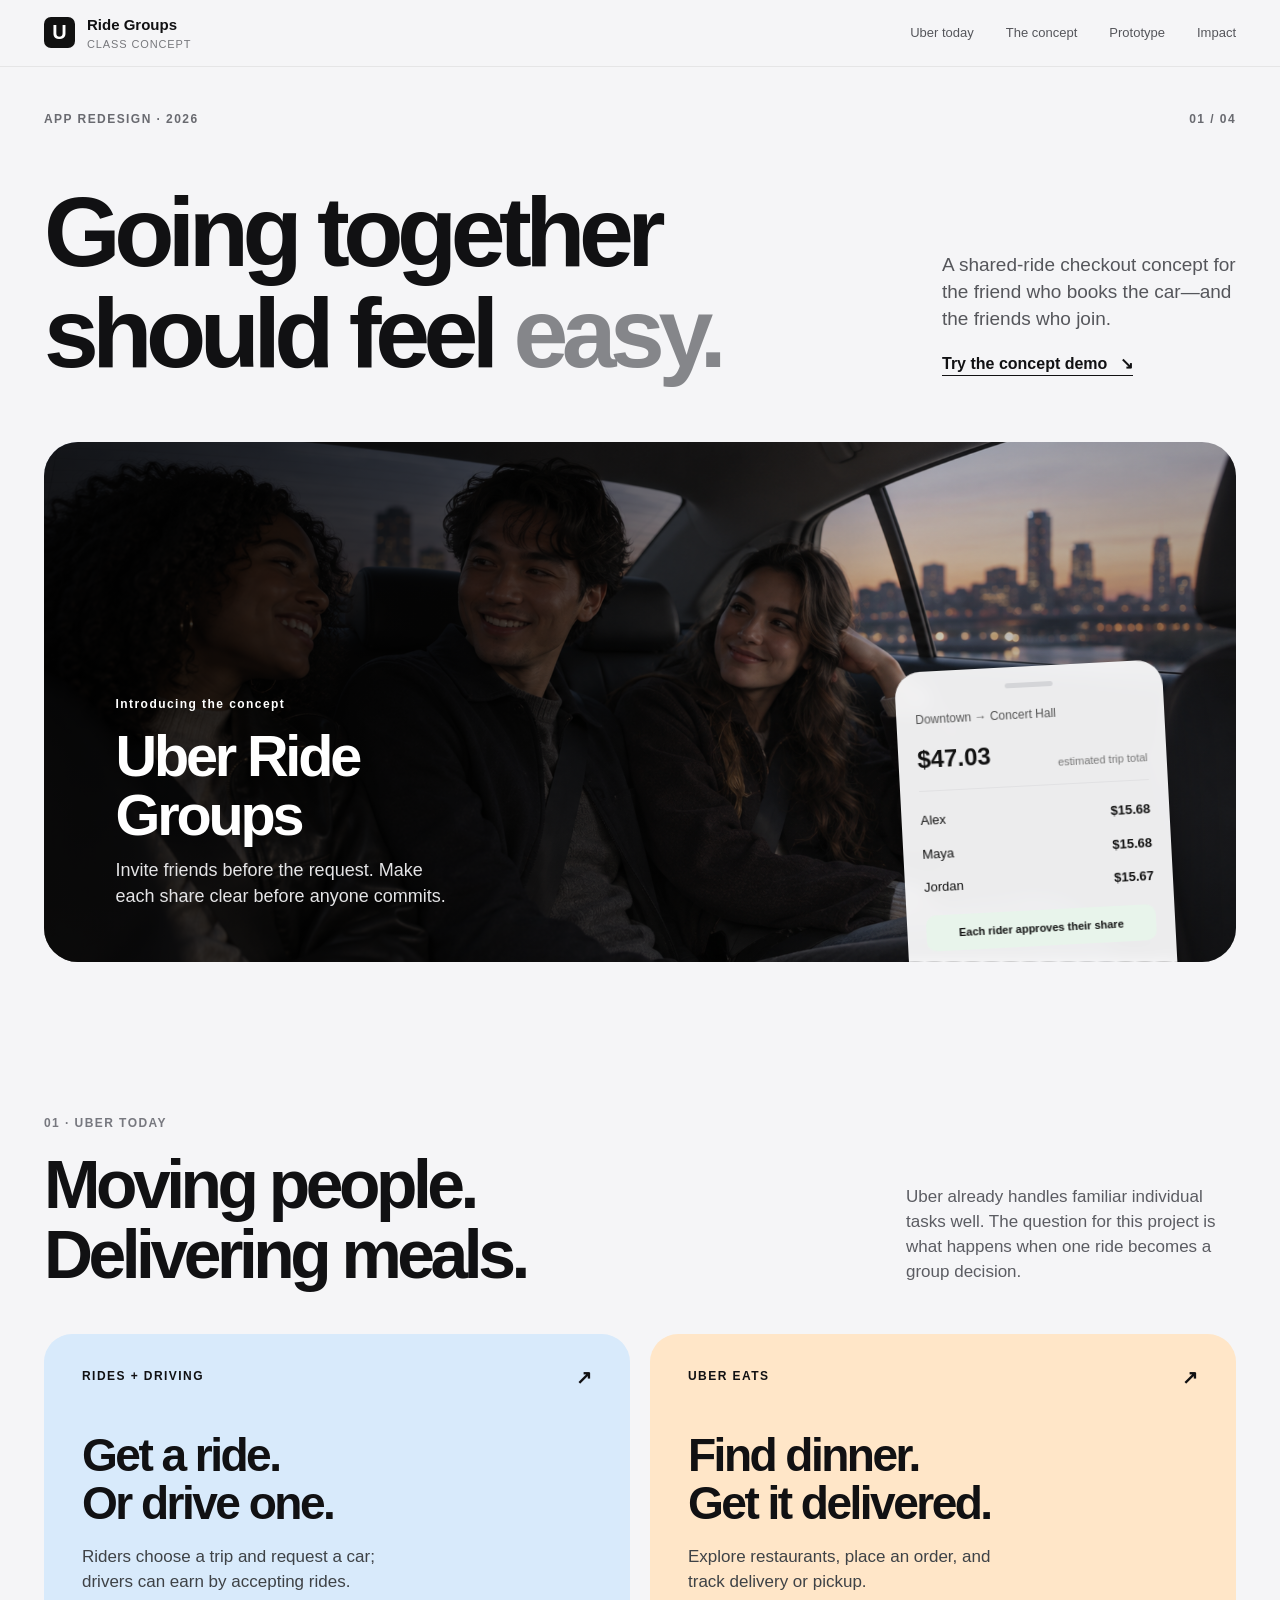
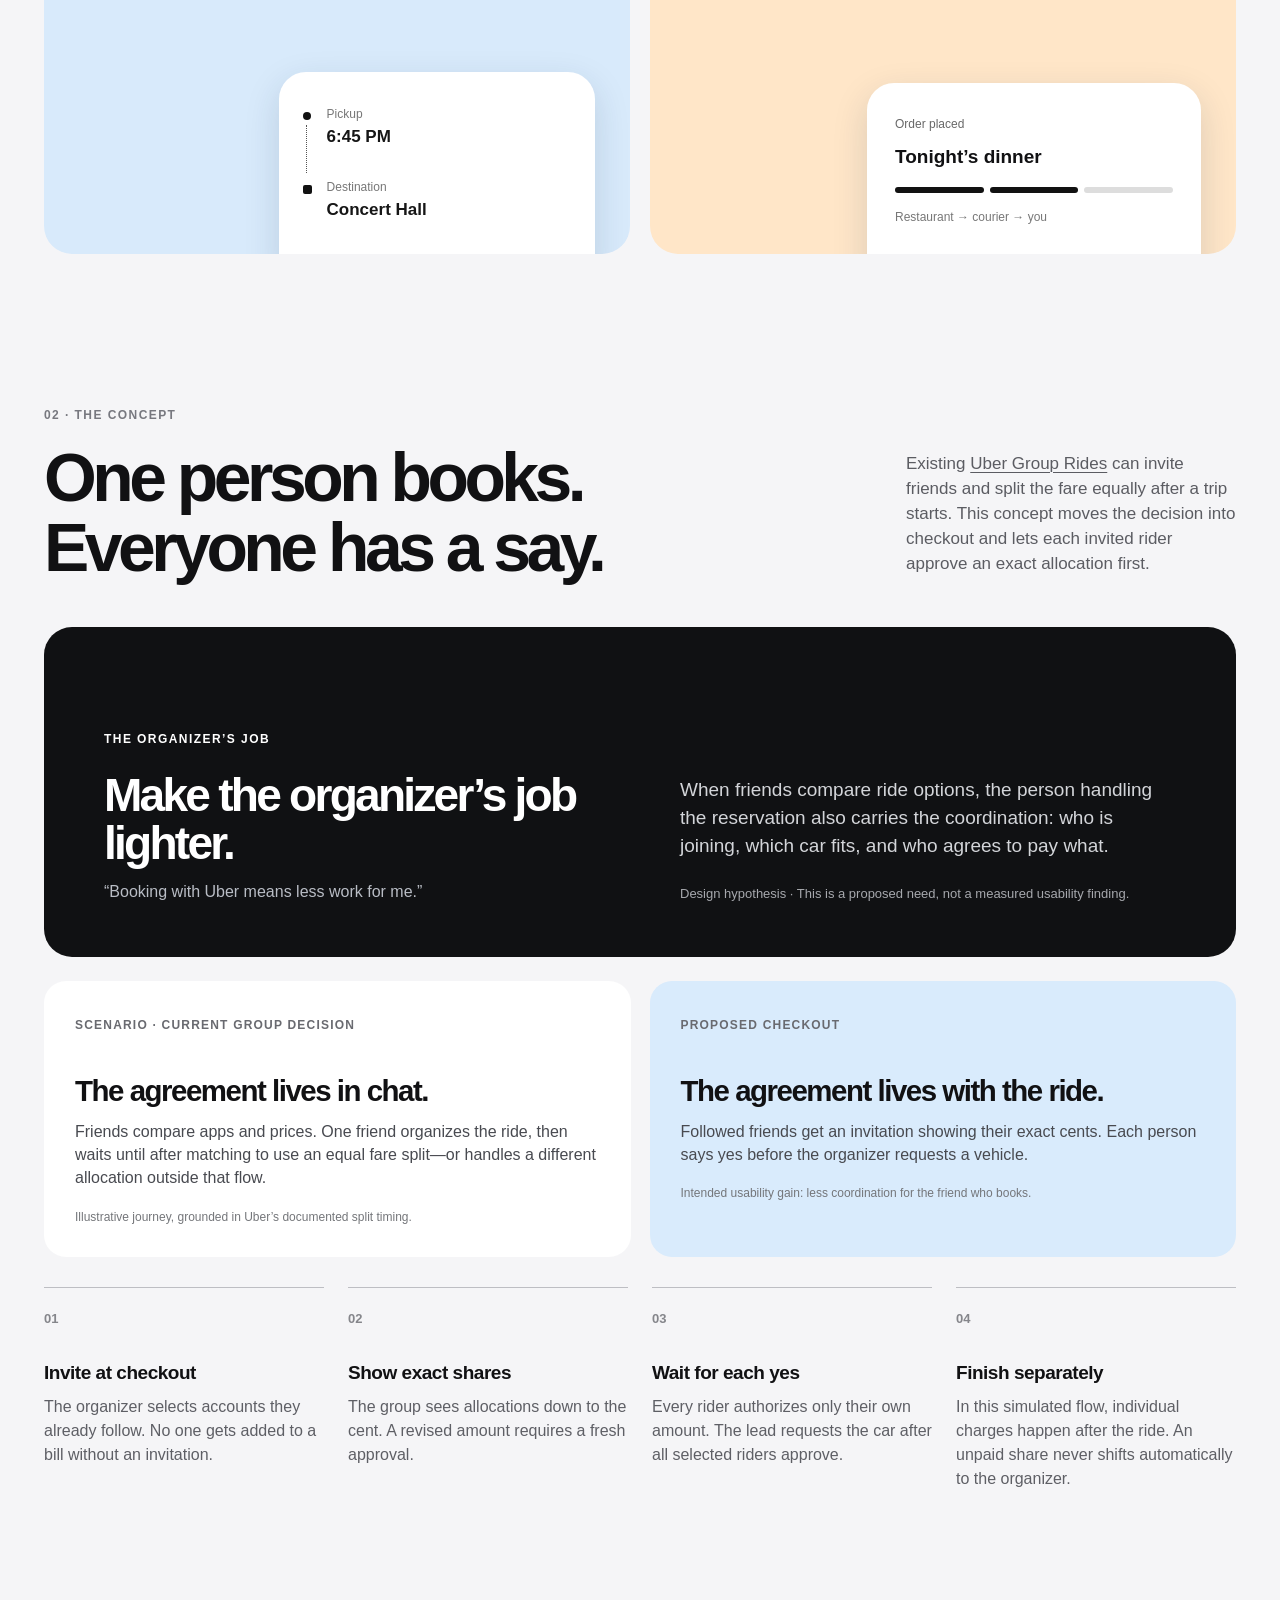
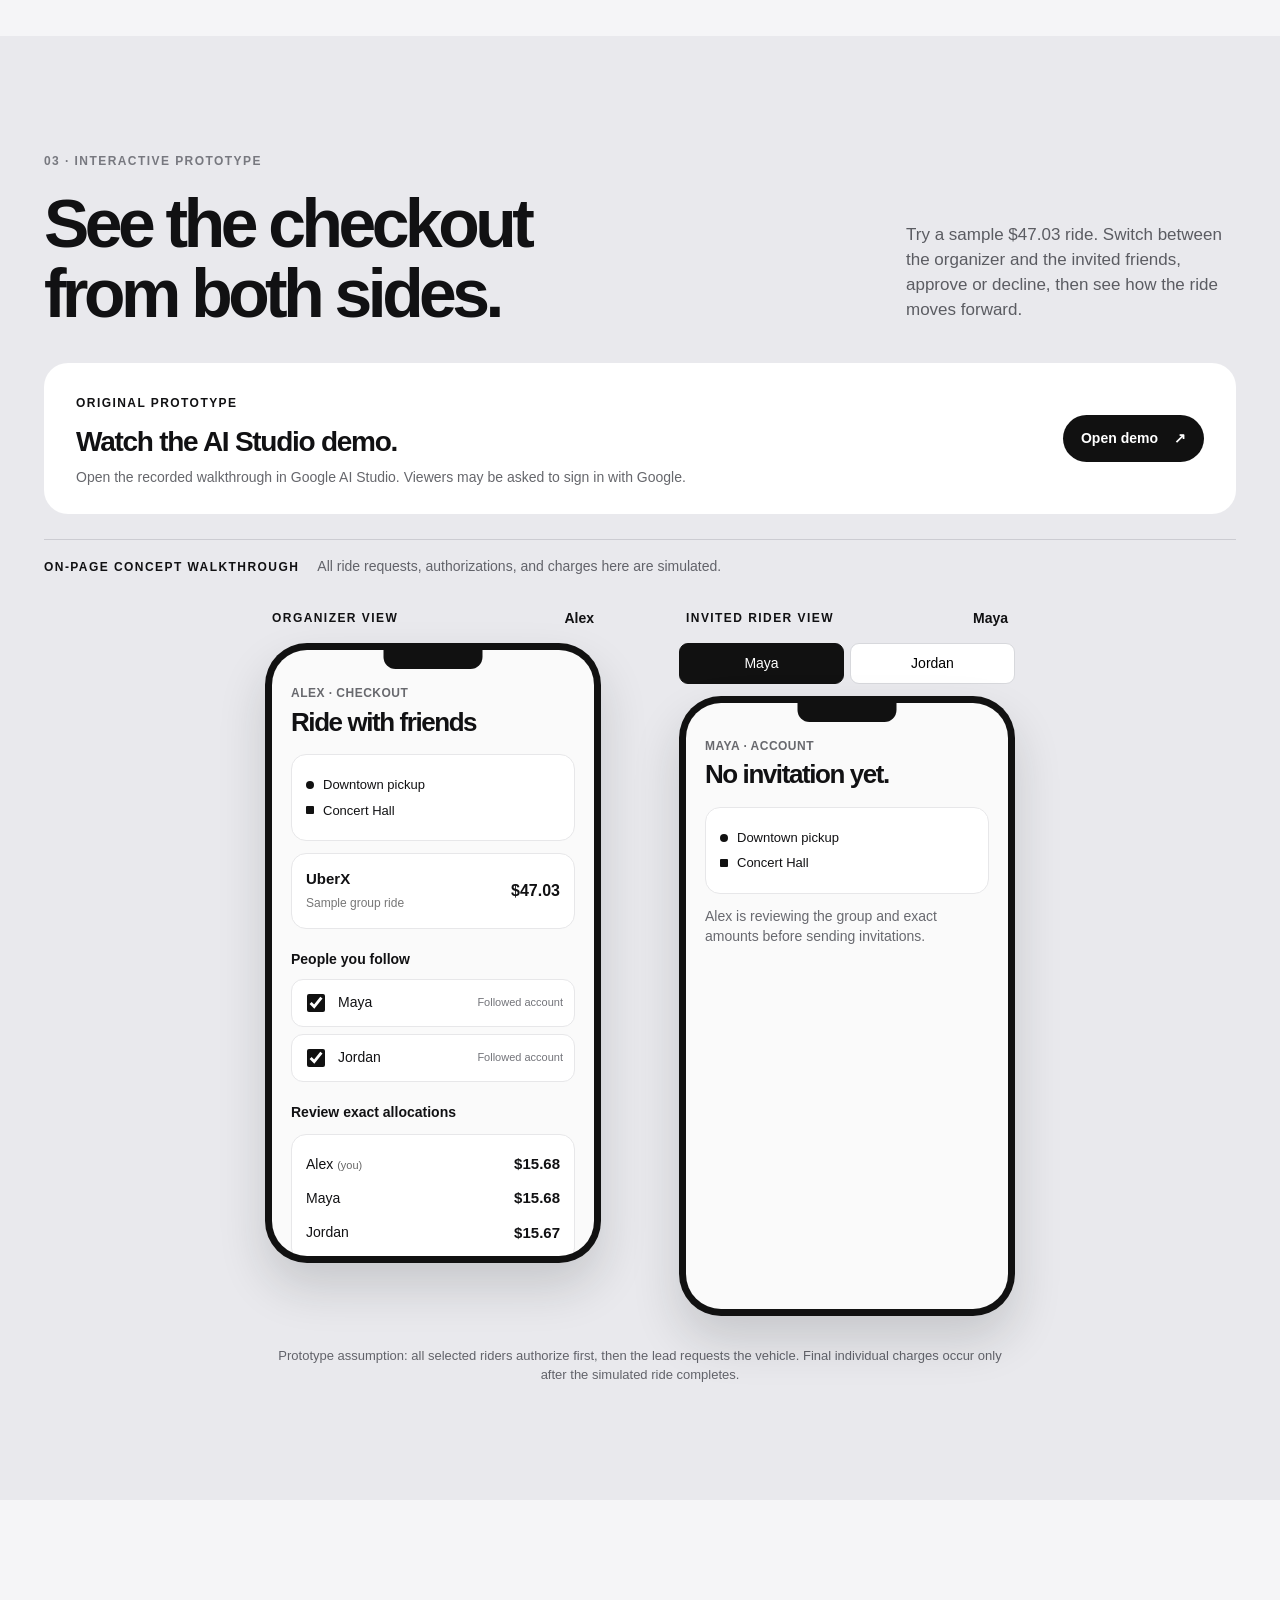
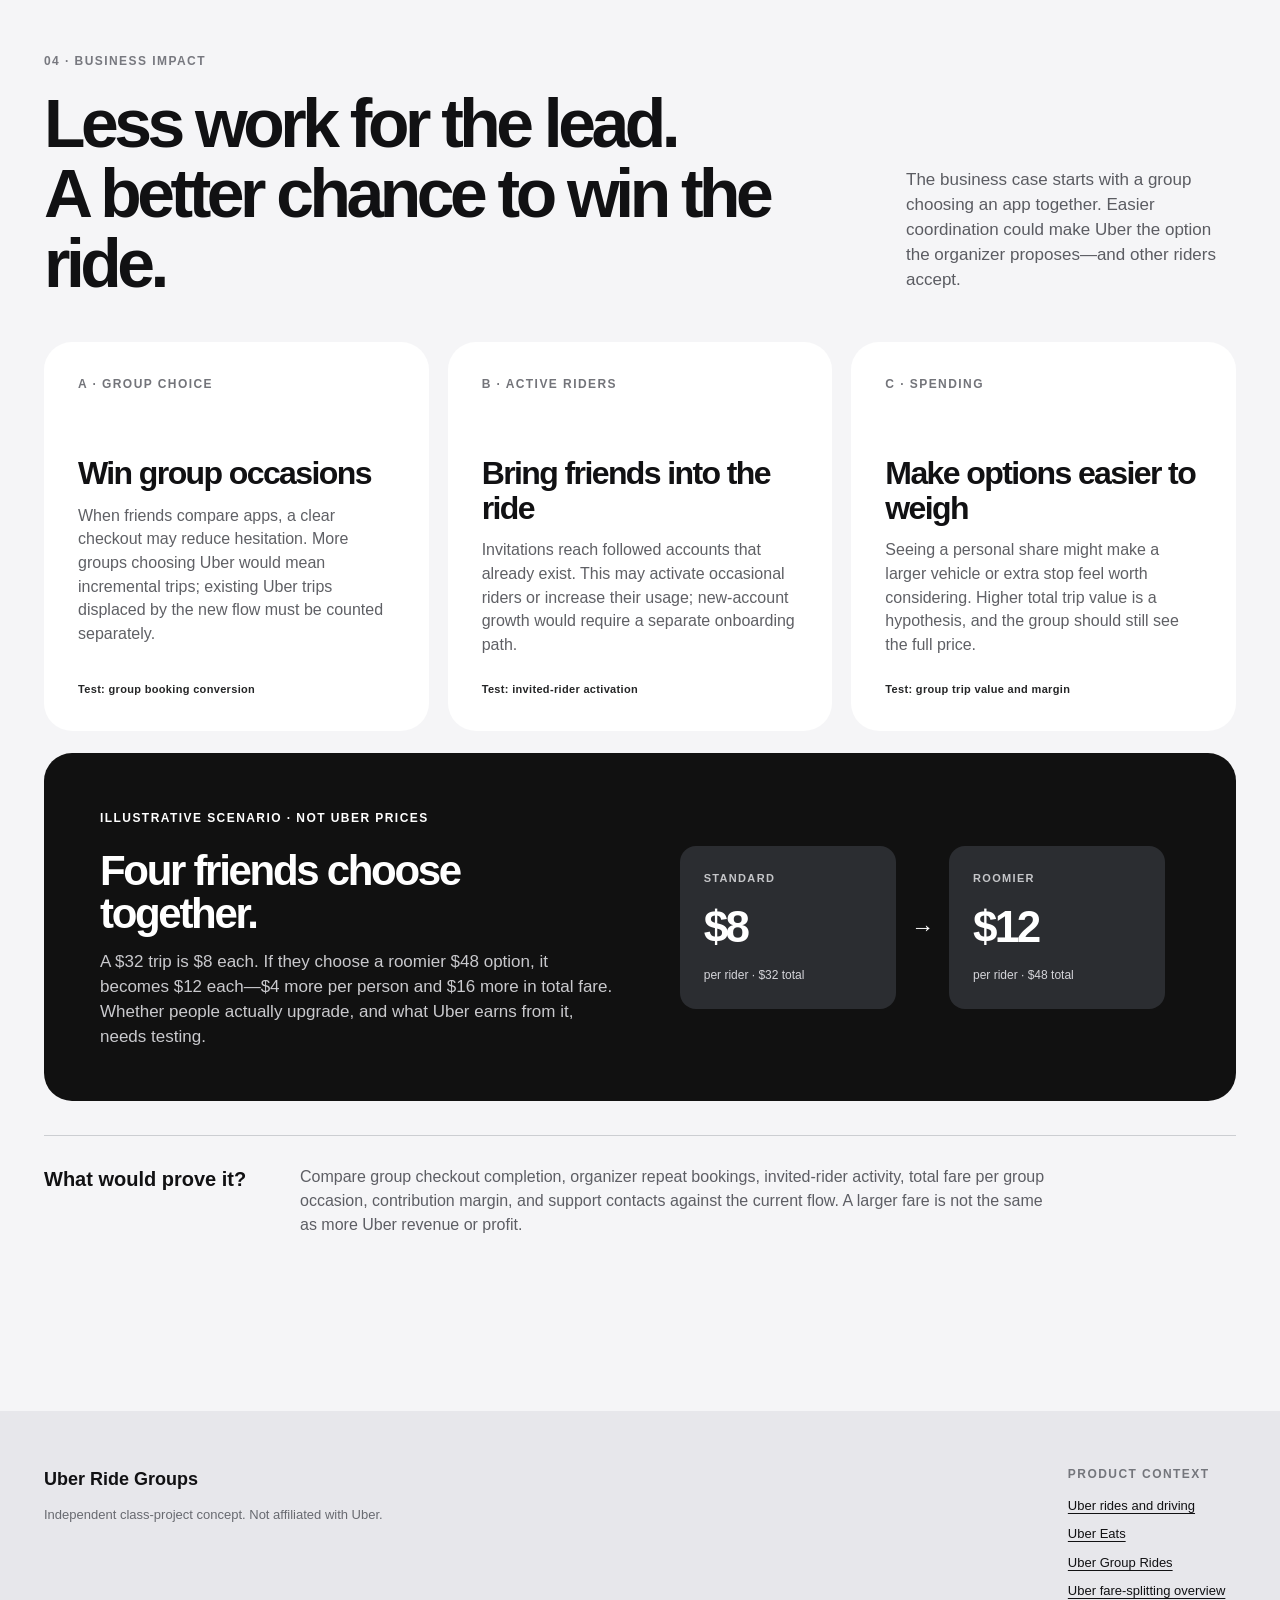
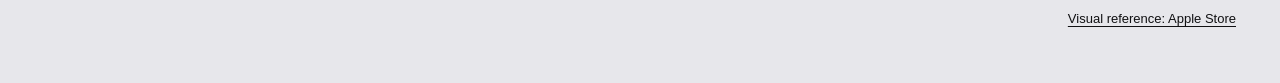
==== index.html @ 9909e816 "Add files via upload" ====
<!doctype html>
<html lang="en">
  <head>
    <meta charset="utf-8">
    <meta name="viewport" content="width=device-width, initial-scale=1">
    <meta name="theme-color" content="#f5f5f7">
    <meta name="description" content="Uber Ride Groups: a class-project redesign of the shared-ride checkout, with an interactive concept demo and business hypotheses.">
    <title>Uber Ride Groups — A checkout redesign</title>
    <link rel="icon" type="image/svg+xml" href="data:image/svg+xml,%3Csvg xmlns='http://www.w3.org/2000/svg' viewBox='0 0 64 64'%3E%3Crect width='64' height='64' rx='15' fill='%23000000'/%3E%3Ccircle cx='24' cy='33' r='8' fill='white'/%3E%3Ccircle cx='41' cy='33' r='8' fill='white'/%3E%3C/svg%3E">
    <link rel="stylesheet" href="style.css">
    <script defer src="app.js"></script>
  </head>
  <body>
    <a class="skip-link" href="#main">Skip to content</a>
    <header class="site-header">
      <nav class="nav shell" aria-label="Main navigation">
        <a class="brand" href="#top" aria-label="Ride Groups, top of page"><span class="brand-square">U</span><span>Ride Groups <small>Class concept</small></span></a>
        <div class="nav-links"><a href="#today">Uber today</a><a href="#concept">The concept</a><a href="#prototype">Prototype</a><a href="#impact">Impact</a></div><a class="mobile-nav" href="#prototype">Prototype ↘</a>
      </nav>
    </header>
    <main id="main">
      <section id="top" class="hero shell">
        <div class="hero-topline"><span>APP REDESIGN · 2026</span><span>01 / 04</span></div>
        <div class="hero-intro"><h1>Going together<br>should feel <em>easy.</em></h1><div><p>A shared-ride checkout concept for the friend who books the car—and the friends who join.</p><a class="text-link" href="#prototype">Try the concept demo <span aria-hidden="true">↘</span></a></div></div>
        <div class="hero-feature" aria-label="Ride Groups concept preview">
          <div class="hero-feature-copy"><span class="eyebrow">Introducing the concept</span><h2>Uber Ride Groups</h2><p>Invite friends before the request. Make each share clear before anyone commits.</p></div>
          <div class="hero-mini-phone" aria-hidden="true"><div class="mini-handle"></div><div class="mini-route">Downtown → Concert Hall</div><div class="mini-fare"><strong>$47.03</strong><span>estimated trip total</span></div><div class="mini-split"><span>Alex</span><b>$15.68</b></div><div class="mini-split"><span>Maya</span><b>$15.68</b></div><div class="mini-split"><span>Jordan</span><b>$15.67</b></div><div class="mini-approval">Each rider approves their share</div></div>
        </div>
      </section>

      <section id="today" class="section shell">
        <div class="section-heading"><div><span class="section-number">01 · UBER TODAY</span><h2>Moving people.<br>Delivering meals.</h2></div><p>Uber already handles familiar individual tasks well. The question for this project is what happens when one ride becomes a group decision.</p></div>
        <div class="today-grid">
          <article class="today-card rides-card"><div class="card-top"><span>RIDES + DRIVING</span><span aria-hidden="true">↗</span></div><h3>Get a ride.<br>Or drive one.</h3><p>Riders choose a trip and request a car; drivers can earn by accepting rides.</p><div class="rides-visual" aria-hidden="true"><span class="route-dot"></span><span class="route-line"></span><span class="route-dot end"></span><div>Pickup <b>6:45 PM</b></div><div>Destination <b>Concert Hall</b></div></div></article>
          <article class="today-card eats-card"><div class="card-top"><span>UBER EATS</span><span aria-hidden="true">↗</span></div><h3>Find dinner.<br>Get it delivered.</h3><p>Explore restaurants, place an order, and track delivery or pickup.</p><div class="eats-visual" aria-hidden="true"><span>Order placed</span><strong>Tonight’s dinner</strong><div class="eats-progress"><i></i><i></i><i></i></div><small>Restaurant → courier → you</small></div></article>
        </div>
      </section>

      <section id="concept" class="section shell concept-section">
        <div class="section-heading"><div><span class="section-number">02 · THE CONCEPT</span><h2>One person books.<br>Everyone has a say.</h2></div><p>Existing <a href="https://www.uber.com/us/en/ride/group-rides/" target="_blank" rel="noopener noreferrer">Uber Group Rides</a> can invite friends and split the fare equally after a trip starts. This concept moves the decision into checkout and lets each invited rider approve an exact allocation first.</p></div>
        <div class="concept-card"><div class="concept-left"><span class="eyebrow">THE ORGANIZER’S JOB</span><h3>Make the organizer’s job lighter.</h3><p class="korean">“Booking with Uber means less work for me.”</p></div><div class="concept-right"><p>When friends compare ride options, the person handling the reservation also carries the coordination: who is joining, which car fits, and who agrees to pay what.</p><p class="hypothesis">Design hypothesis · This is a proposed need, not a measured usability finding.</p></div></div>
        <div class="usability-pair" aria-label="Group decision before and after this concept">
          <article><span>SCENARIO · CURRENT GROUP DECISION</span><h3>The agreement lives in chat.</h3><p>Friends compare apps and prices. One friend organizes the ride, then waits until after matching to use an equal fare split—or handles a different allocation outside that flow.</p><small>Illustrative journey, grounded in Uber’s documented split timing.</small></article>
          <article><span>PROPOSED CHECKOUT</span><h3>The agreement lives with the ride.</h3><p>Followed friends get an invitation showing their exact cents. Each person says yes before the organizer requests a vehicle.</p><small>Intended usability gain: less coordination for the friend who books.</small></article>
        </div>
        <div class="mechanism-grid"><article><span>01</span><h3>Invite at checkout</h3><p>The organizer selects accounts they already follow. No one gets added to a bill without an invitation.</p></article><article><span>02</span><h3>Show exact shares</h3><p>The group sees allocations down to the cent. A revised amount requires a fresh approval.</p></article><article><span>03</span><h3>Wait for each yes</h3><p>Every rider authorizes only their own amount. The lead requests the car after all selected riders approve.</p></article><article><span>04</span><h3>Finish separately</h3><p>In this simulated flow, individual charges happen after the ride. An unpaid share never shifts automatically to the organizer.</p></article></div>
      </section>

      <section id="prototype" class="section prototype-section"><div class="shell"><div class="section-heading"><div><span class="section-number">03 · INTERACTIVE PROTOTYPE</span><h2>See the checkout<br>from both sides.</h2></div><p>Try a sample $47.03 ride. Switch between the organizer and the invited friends, approve or decline, then see how the ride moves forward.</p></div><div class="original-demo"><div><span class="eyebrow">ORIGINAL PROTOTYPE</span><h3>Watch the AI Studio demo.</h3><p>Open the recorded walkthrough in Google AI Studio. Viewers may be asked to sign in with Google.</p></div><a href="https://ai.studio/apps/8676d985-8a8e-4dc6-83bd-b9d8f444b18c?fullscreenApplet=true" target="_blank" rel="noopener noreferrer">Open demo <span aria-hidden="true">↗</span></a></div><div class="demo-legend"><span>ON-PAGE CONCEPT WALKTHROUGH</span><p>All ride requests, authorizations, and charges here are simulated.</p><button class="replay-link" id="replay-control" data-action="reset" hidden>Replay walkthrough</button></div><div class="demo-grid"><div class="phone-column"><div class="phone-label"><span>ORGANIZER VIEW</span><strong>Alex</strong></div><div class="phone"><div class="phone-notch" aria-hidden="true"></div><div class="phone-screen" id="lead-screen" aria-live="polite"></div></div></div><div class="phone-column"><div class="phone-label"><span>INVITED RIDER VIEW</span><strong id="rider-label">Maya</strong></div><div class="rider-tabs" id="rider-tabs" aria-label="Choose invited rider"></div><div class="phone"><div class="phone-notch" aria-hidden="true"></div><div class="phone-screen" id="rider-screen" aria-live="polite"></div></div></div></div><div class="sr-only" id="demo-note" role="status"></div><div class="demo-footnote">Prototype assumption: all selected riders authorize first, then the lead requests the vehicle. Final individual charges occur only after the simulated ride completes.</div></div></section>

      <section id="impact" class="section shell impact-section"><div class="section-heading"><div><span class="section-number">04 · BUSINESS IMPACT</span><h2>Less work for the lead.<br>A better chance to win the ride.</h2></div><p>The business case starts with a group choosing an app together. Easier coordination could make Uber the option the organizer proposes—and other riders accept.</p></div><div class="impact-grid"><article class="impact-card"><span class="impact-index">A · GROUP CHOICE</span><h3>Win group occasions</h3><p>When friends compare apps, a clear checkout may reduce hesitation. More groups choosing Uber would mean incremental trips; existing Uber trips displaced by the new flow must be counted separately.</p><div class="metric">Test: group booking conversion</div></article><article class="impact-card"><span class="impact-index">B · ACTIVE RIDERS</span><h3>Bring friends into the ride</h3><p>Invitations reach followed accounts that already exist. This may activate occasional riders or increase their usage; new-account growth would require a separate onboarding path.</p><div class="metric">Test: invited-rider activation</div></article><article class="impact-card"><span class="impact-index">C · SPENDING</span><h3>Make options easier to weigh</h3><p>Seeing a personal share might make a larger vehicle or extra stop feel worth considering. Higher total trip value is a hypothesis, and the group should still see the full price.</p><div class="metric">Test: group trip value and margin</div></article></div><div class="scenario"><div><span class="eyebrow">ILLUSTRATIVE SCENARIO · NOT UBER PRICES</span><h3>Four friends choose together.</h3><p>A $32 trip is $8 each. If they choose a roomier $48 option, it becomes $12 each—$4 more per person and $16 more in total fare. Whether people actually upgrade, and what Uber earns from it, needs testing.</p></div><div class="scenario-compare"><div><span>STANDARD</span><strong>$8</strong><small>per rider · $32 total</small></div><span class="compare-arrow" aria-hidden="true">→</span><div><span>ROOMIER</span><strong>$12</strong><small>per rider · $48 total</small></div></div></div><div class="impact-close"><strong>What would prove it?</strong><p>Compare group checkout completion, organizer repeat bookings, invited-rider activity, total fare per group occasion, contribution margin, and support contacts against the current flow. A larger fare is not the same as more Uber revenue or profit.</p></div></section>
    </main>
    <footer class="footer"><div class="shell footer-inner"><div><strong>Uber Ride Groups</strong><p>Independent class-project concept. Not affiliated with Uber.</p></div><div class="source-links"><span>PRODUCT CONTEXT</span><a href="https://www.uber.com/" target="_blank" rel="noopener noreferrer">Uber rides and driving</a><a href="https://www.ubereats.com/" target="_blank" rel="noopener noreferrer">Uber Eats</a><a href="https://www.uber.com/us/en/ride/group-rides/" target="_blank" rel="noopener noreferrer">Uber Group Rides</a><a href="https://www.uber.com/us/en/u/ride-for-less/" target="_blank" rel="noopener noreferrer">Uber fare-splitting overview</a><a href="https://www.apple.com/store" target="_blank" rel="noopener noreferrer">Visual reference: Apple Store</a></div></div></footer>
  </body>
</html>
---- style.css ----
:root{color-scheme:light;--ink:#111113;--muted:#5b5c62;--bg:#f5f5f7;--line:#dedee2;--white:#fff;--blue:#d8eafb;--peach:#ffe6c8;--radius:28px}
*{box-sizing:border-box}html{scroll-behavior:smooth}body{margin:0;background:var(--bg);color:var(--ink);font-family:-apple-system,BlinkMacSystemFont,"Segoe UI",Arial,sans-serif;line-height:1.48}button,input{font:inherit}button{cursor:pointer}a{color:inherit}a:focus-visible,button:focus-visible,input:focus-visible{outline:3px solid #277bd0;outline-offset:3px}.skip-link{position:absolute;top:-100px;left:16px;background:#fff;padding:10px;z-index:10}.skip-link:focus{top:10px}.shell{width:min(1320px,calc(100% - 88px));margin-inline:auto}.site-header{position:sticky;top:0;z-index:20;background:rgba(245,245,247,.84);backdrop-filter:blur(18px);border-bottom:1px solid rgba(20,20,20,.07)}.nav{min-height:66px;display:flex;align-items:center;justify-content:space-between;gap:24px}.brand{display:flex;align-items:center;gap:12px;text-decoration:none;font-size:15px;font-weight:760;white-space:nowrap}.brand small{display:block;color:#77787c;font-size:11px;font-weight:500;letter-spacing:.08em;text-transform:uppercase}.brand-square{display:grid;place-items:center;width:31px;height:31px;border-radius:7px;background:#111;color:#fff;font-size:20px;font-weight:650}.nav-links{display:flex;gap:32px}.nav-links a,.mobile-nav{font-size:13px;text-decoration:none;color:#55565b}.nav-links a:hover,.mobile-nav:hover{color:#000}.mobile-nav{display:none}.hero{padding-top:44px}.hero-topline,.section-number,.eyebrow,.card-top,.phone-label span,.demo-legend span,.impact-index,.impact-card .metric,.source-links span{font-size:12px;font-weight:760;letter-spacing:.12em}.hero-topline{display:flex;justify-content:space-between;color:#696a70}.hero-intro{display:flex;align-items:end;justify-content:space-between;gap:54px;padding:53px 0 57px}.hero h1,.section-heading h2{margin:0;letter-spacing:-.066em;font-weight:720;line-height:1.03}.hero h1{font-size:clamp(3.7rem,7.7vw,8rem)}.hero h1 em{font-style:normal;color:#85868a}.hero-intro>div{max-width:294px;padding-bottom:9px}.hero-intro p{font-size:19px;line-height:1.42;margin:0 0 19px;color:#55565b}.text-link{font-weight:700;text-decoration:none;border-bottom:1.5px solid currentColor;padding-bottom:3px}.text-link span{margin-left:8px}.hero-feature{position:relative;isolation:isolate;min-height:520px;border-radius:34px;overflow:hidden;background:#171a1f url("assets/ride-friends.png") center 43%/cover no-repeat;color:#fff}.hero-feature:before{content:"";position:absolute;inset:0;background:linear-gradient(90deg,rgba(0,0,0,.86) 0%,rgba(0,0,0,.67) 32%,rgba(0,0,0,.17) 72%,rgba(0,0,0,.28) 100%);z-index:-1}.hero-feature-copy{position:absolute;left:6%;bottom:10%;max-width:350px}.hero-feature-copy h2{font-size:clamp(2.7rem,4.5vw,4.7rem);letter-spacing:-.055em;line-height:1.02;margin:12px 0}.hero-feature-copy p{font-size:18px;color:#e4e4e6;margin:0}.hero-mini-phone{position:absolute;right:5.5%;bottom:-22px;width:min(268px,27%);min-height:316px;padding:16px 19px 38px;background:rgba(250,250,251,.94);color:#111;border-radius:26px 26px 0 0;box-shadow:0 22px 65px rgba(0,0,0,.4);backdrop-filter:blur(8px);transform:rotate(-3deg)}.mini-handle{width:48px;height:5px;border-radius:5px;background:#d4d5d8;margin:0 auto 19px}.mini-route{font-size:12px;color:#555}.mini-fare{display:flex;justify-content:space-between;align-items:end;margin:12px 0;border-bottom:1px solid #e1e1e3;padding-bottom:14px}.mini-fare strong{font-size:24px}.mini-fare span{max-width:90px;text-align:right;font-size:11px;color:#777}.mini-split{display:flex;justify-content:space-between;padding:7px 0;font-size:13px}.mini-approval{background:#e8f4eb;border-radius:10px;padding:10px;margin-top:12px;font-size:11px;font-weight:700;text-align:center}.section{padding-top:148px;scroll-margin-top:65px}.section-heading{display:flex;align-items:end;justify-content:space-between;gap:50px;margin-bottom:44px}.section-heading>div{max-width:760px}.section-heading h2{font-size:clamp(3.25rem,5.3vw,6.3rem);margin-top:17px}.section-heading>p{max-width:330px;font-size:17px;color:var(--muted);margin:0 0 6px}.section-heading a{text-decoration-thickness:1px;text-underline-offset:3px}.section-number{color:#77787f}.today-grid{display:grid;grid-template-columns:1fr 1fr;gap:20px}.today-card{min-height:520px;padding:34px 38px;border-radius:var(--radius);overflow:hidden;position:relative}.rides-card{background:var(--blue)}.eats-card{background:var(--peach)}.card-top{display:flex;justify-content:space-between}.card-top span:last-child{font-size:19px;line-height:1;letter-spacing:normal}.today-card h3{font-size:clamp(2.5rem,3.6vw,4.6rem);letter-spacing:-.055em;line-height:1.03;margin:45px 0 17px}.today-card p{max-width:310px;margin:0;font-size:17px;color:#3e4246}.rides-visual,.eats-visual{position:absolute;bottom:-20px;right:35px;width:54%;min-width:245px;background:#fff;border-radius:27px 27px 0 0;padding:28px;box-shadow:0 12px 35px rgba(23,44,71,.15)}.rides-visual{height:202px;padding-left:48px}.rides-visual div{display:flex;flex-direction:column;margin:6px 0 30px;font-size:12px;color:#777}.rides-visual b{font-size:17px;color:#161616}.route-dot{position:absolute;top:40px;left:24px;width:8px;height:8px;border-radius:50%;background:#111}.route-dot.end{top:113px;width:9px;height:9px;border-radius:2px}.route-line{position:absolute;top:53px;left:27px;height:48px;border-left:1.5px dotted #555}.eats-visual{bottom:-25px;width:57%;height:196px}.eats-visual>span{font-size:12px;color:#686868}.eats-visual strong{display:block;font-size:19px;margin:8px 0 16px}.eats-progress{display:flex;gap:6px}.eats-progress i{flex:1;height:6px;background:#111;border-radius:5px}.eats-progress i:last-child{background:#ddd}.eats-visual small{display:block;margin-top:16px;color:#777;font-size:12px}.concept-card{display:grid;grid-template-columns:1fr 1fr;gap:80px;align-items:end;min-height:330px;border-radius:var(--radius);background:#101113;color:white;padding:53px 60px}.concept-left h3{font-size:clamp(2.5rem,3.6vw,4.3rem);letter-spacing:-.06em;line-height:1.04;margin:22px 0 12px}.korean{color:#b9bdc5;font-size:16px;margin:0}.concept-right p{font-size:19px;color:#d3d5d9;margin:0 0 24px}.concept-right .hypothesis{font-size:13px;margin:0;color:#a6a8ad}.mechanism-grid{display:grid;grid-template-columns:repeat(4,1fr);gap:24px;margin-top:30px}.mechanism-grid article{border-top:1px solid #bdbec3;padding-top:18px}.mechanism-grid article>span{font-size:13px;color:#85868b;font-weight:700}.mechanism-grid h3{font-size:19px;letter-spacing:-.025em;margin:29px 0 8px}.mechanism-grid p{font-size:15px;color:#5e5f65;line-height:1.5;margin:0}.prototype-section{background:#e9e9ed;margin-top:145px;padding:112px 0 116px}.prototype-section .section-heading{margin-bottom:34px}.demo-legend{display:flex;align-items:baseline;gap:18px;border-top:1px solid #ccccd2;padding:16px 0 31px}.demo-legend p{font-size:14px;color:#62636a;margin:0}.demo-grid{display:grid;grid-template-columns:minmax(0,1fr) minmax(0,1fr) minmax(220px,.77fr);gap:23px;align-items:start}.phone-column{min-width:0}.phone-label{display:flex;justify-content:space-between;align-items:center;padding:0 7px 14px}.phone-label strong{font-size:14px}.phone{width:min(100%,336px);height:620px;margin-inline:auto;padding:7px;background:#111;border-radius:42px;box-shadow:0 24px 48px rgba(26,28,33,.16);position:relative}.phone-notch{position:absolute;top:7px;left:50%;transform:translateX(-50%);width:99px;height:19px;background:#111;border-radius:0 0 12px 12px;z-index:2}.phone-screen{height:100%;overflow:auto;scrollbar-width:thin;border-radius:35px;background:#fafafa;padding:32px 19px 24px}.demo-aside{background:#fff;border-radius:25px;min-height:430px;padding:30px}.demo-aside h3{font-size:29px;line-height:1.1;letter-spacing:-.045em;margin:13px 0}.demo-aside p{font-size:15px;color:#62636a;margin:0 0 25px}.aside-inner{position:sticky;top:100px}.demo-note{border-top:1px solid #e5e5e8;margin-top:22px;padding-top:14px;min-height:65px;color:#62636a;font-size:13px}.demo-footnote{max-width:750px;margin:30px auto 0;text-align:center;font-size:13px;color:#62636a}.demo-control{display:block;width:100%;border:1px solid #d7d8dc;background:#fff;color:#111;border-radius:11px;text-align:left;padding:11px 13px;font-size:14px;font-weight:650;margin-top:9px}.demo-control:hover{background:#f1f3f5}.demo-control:disabled{opacity:.5;cursor:not-allowed}.demo-control.primary-control{background:#111;color:#fff;border-color:#111}.demo-control.primary-control:hover{background:#383838}.control-group-label{display:block;font-size:12px;font-weight:700;color:#73747a;letter-spacing:.1em;margin:18px 0 7px}.rider-switch{display:flex;gap:6px}.rider-switch button{flex:1;padding:9px 6px;border:1px solid #d7d8dc;background:#fff;border-radius:9px;font-size:13px}.rider-switch button[aria-pressed="true"]{background:#111;color:#fff;border-color:#111}.screen-kicker{font-size:12px;color:#68696e;font-weight:700;letter-spacing:.04em;margin:3px 0 6px}.screen-title{font-size:26px;line-height:1.07;letter-spacing:-.055em;margin:0 0 18px}.route-box,.ride-card,.split-box,.invite-box,.result-box{background:#fff;border:1px solid #e7e7e9;border-radius:15px;padding:14px;margin:12px 0}.route-box div{display:flex;align-items:center;gap:9px;font-size:13px;margin:6px 0}.route-box i{width:8px;height:8px;background:#111;border-radius:50%;display:inline-block}.route-box div:last-child i{border-radius:1px}.ride-card{display:flex;justify-content:space-between;align-items:center}.ride-card strong{display:block;font-size:15px}.ride-card small{font-size:12px;color:#777}.ride-card b{font-size:16px}.section-mini{font-size:14px;font-weight:760;margin:20px 0 9px}.person-check{display:flex;align-items:center;gap:10px;background:#fff;border:1px solid #e7e7e9;border-radius:12px;padding:11px;margin:7px 0;font-size:14px}.person-check input{width:18px;height:18px;accent-color:#111}.person-check span{flex:1}.person-check small{color:#73747a;font-size:11px}.split-box{padding:12px 14px}.split-row{display:flex;justify-content:space-between;align-items:center;padding:6px 0;font-size:14px}.split-row strong{font-size:15px}.split-row small{font-size:11px;color:#666}.screen-help{color:#68696f;font-size:12px;line-height:1.43;margin:11px 0}.screen-button{width:100%;border:0;border-radius:11px;background:#111;color:#fff;padding:13px 9px;font-size:14px;font-weight:740;margin:12px 0 5px}.screen-button:disabled{background:#c7c7c9;color:#666;cursor:not-allowed}.screen-button.secondary{background:#e8e8eb;color:#111}.screen-button.secondary:hover{background:#d7d7dc}.status-list{list-style:none;padding:0;margin:0}.status-list li{display:flex;align-items:center;justify-content:space-between;gap:10px;border-bottom:1px solid #e8e8ea;padding:11px 1px;font-size:14px}.status-list li:last-child{border:0}.status-tag{font-size:11px;font-weight:750;padding:5px 7px;border-radius:7px;white-space:nowrap;background:#ededf0}.status-tag.approved,.status-tag.paid{background:#e2f2e8;color:#145132}.status-tag.declined,.status-tag.expired,.status-tag.failed{background:#fae7e5;color:#84332c}.status-tag.pending{background:#fff0cd;color:#5c4518}.invite-box .amount{font-size:36px;line-height:1;font-weight:750;letter-spacing:-.06em;margin:14px 0 6px}.invite-box .amount-label{font-size:12px;color:#68696e}.invite-box .approval-copy{font-size:13px;margin-top:16px}.result-box{background:#e6f3e9;border-color:#d4e9da}.result-box h4{font-size:17px;margin:0 0 5px}.result-box p{font-size:13px;margin:0}.rider-choice{display:flex;gap:8px}.rider-choice .screen-button{flex:1}.rider-choice .screen-button.secondary{background:#ececef}.error-text{color:#953b33;font-size:13px;font-weight:700}.impact-section{padding-bottom:145px}.impact-grid{display:grid;grid-template-columns:repeat(3,1fr);gap:19px}.impact-card{display:flex;flex-direction:column;min-height:370px;background:#fff;padding:34px;border-radius:var(--radius)}.impact-index{color:#73747a}.impact-card h3{font-size:clamp(2rem,2.5vw,3rem);letter-spacing:-.05em;line-height:1.08;margin:62px 0 13px}.impact-card p{font-size:16px;color:#5f6065;margin:0}.impact-card .metric{margin-top:auto;padding-top:24px;color:#252627;font-size:11px;letter-spacing:.03em}.scenario{display:grid;grid-template-columns:1fr 1fr;gap:50px;align-items:center;background:#111;color:#fff;border-radius:var(--radius);padding:52px 56px;margin-top:22px}.scenario h3{font-size:42px;letter-spacing:-.055em;line-height:1.04;margin:20px 0 13px}.scenario p{font-size:17px;color:#c9c9cd;max-width:520px;margin:0}.scenario-compare{display:flex;align-items:center;justify-content:center;gap:15px}.scenario-compare>div{display:flex;flex-direction:column;background:#2b2d31;border-radius:16px;padding:24px;width:42%;min-height:160px}.scenario-compare span:not(.compare-arrow){font-size:11px;font-weight:750;color:#c5c6c9;letter-spacing:.12em}.scenario-compare strong{font-size:44px;letter-spacing:-.06em;margin:8px 0}.scenario-compare small{font-size:12px;color:#d5d5da}.compare-arrow{font-size:23px}.impact-close{display:flex;gap:46px;align-items:start;margin-top:34px;padding:29px 0;border-top:1px solid #ccced2}.impact-close strong{min-width:210px;font-size:20px}.impact-close p{max-width:760px;font-size:16px;color:#5d5e64;margin:0}.footer{background:#e7e7eb;padding:55px 0}.footer-inner{display:flex;justify-content:space-between;gap:30px}.footer strong{font-size:18px}.footer p{color:#686a70;font-size:13px}.source-links{display:flex;align-items:start;flex-direction:column;gap:9px;font-size:13px}.source-links span{color:#74767c;margin-bottom:4px}.source-links a{text-underline-offset:3px}
@media(max-width:1050px){.shell{width:min(100% - 52px,1320px)}.hero-intro{gap:20px}.hero-mini-phone{right:4%;width:250px}.mechanism-grid{grid-template-columns:repeat(2,1fr)}.demo-grid{grid-template-columns:1fr 1fr}.demo-aside{grid-column:1/-1;min-height:auto}.aside-inner{position:static}.scenario{gap:24px;padding:42px}.scenario-compare{gap:8px}}
@media(max-width:740px){.shell{width:calc(100% - 34px)}.nav-links{display:none}.mobile-nav{display:block}.hero{padding-top:28px}.hero-intro,.section-heading{display:block}.hero-intro{padding:38px 0 34px}.hero h1{font-size:clamp(3.3rem,11vw,5rem)}.hero-intro>div{max-width:430px;padding:20px 0 0}.hero-intro p{font-size:17px}.hero-feature{min-height:510px;border-radius:25px;background-position:46% center}.hero-feature:before{background:linear-gradient(0deg,rgba(0,0,0,.87),rgba(0,0,0,.03) 78%)}.hero-feature-copy{bottom:29px;left:26px;right:25px;max-width:none}.hero-feature-copy h2{font-size:2.9rem}.hero-feature-copy p{font-size:16px;max-width:300px}.hero-mini-phone{display:none}.section{padding-top:105px}.section-heading h2{font-size:clamp(3rem,8vw,4.4rem)}.section-heading>p{max-width:620px;margin-top:20px}.today-grid,.concept-card,.impact-grid,.scenario{grid-template-columns:1fr}.today-card{min-height:420px}.concept-card{gap:36px;padding:37px;min-height:auto}.concept-left h3{font-size:3rem}.concept-right p{font-size:17px}.prototype-section{margin-top:105px;padding:83px 0}.impact-card{min-height:280px}.impact-card h3{margin-top:36px}.scenario-compare{justify-content:start}}
@media(max-width:600px){.hero-feature{min-height:440px}.today-card{padding:25px;min-height:380px}.today-card h3{font-size:2.9rem;margin-top:35px}.today-card p{max-width:210px;font-size:15px}.rides-visual,.eats-visual{right:15px;min-width:0;width:62%;transform:scale(.82);transform-origin:bottom right}.mechanism-grid{grid-template-columns:1fr 1fr;gap:22px}.mechanism-grid h3{font-size:17px;margin-top:19px}.mechanism-grid p{font-size:14px}.demo-grid{grid-template-columns:1fr}.phone-column{width:min(100%,380px);margin-inline:auto}.demo-aside{grid-column:auto}.demo-legend{display:block}.demo-legend p{margin-top:7px}.phone{height:610px}.scenario{padding:30px 24px}.scenario h3{font-size:33px}.scenario-compare>div{padding:18px;width:45%}.scenario-compare strong{font-size:36px}.impact-close{display:block}.impact-close p{margin-top:12px}.footer-inner{display:block}.source-links{margin-top:28px}}
@media(max-width:400px){.hero h1{font-size:3.05rem}.hero-feature{min-height:400px}.hero-feature-copy h2{font-size:2.55rem}.today-card h3{font-size:2.5rem}.rides-visual,.eats-visual{transform:scale(.75)}.concept-card{padding:27px}.concept-left h3{font-size:2.5rem}.mechanism-grid{grid-template-columns:1fr}.phone{height:610px}.phone-screen{padding-inline:15px}}
@media(prefers-reduced-motion:reduce){html{scroll-behavior:auto}}
.original-demo{display:flex;justify-content:space-between;align-items:center;gap:25px;background:#fff;border-radius:24px;padding:27px 32px;margin-bottom:25px}.original-demo h3{font-size:28px;letter-spacing:-.045em;margin:8px 0 4px}.original-demo p{font-size:14px;color:#66676c;margin:0}.original-demo a{display:inline-flex;align-items:center;gap:16px;background:#111;color:#fff;text-decoration:none;border-radius:100px;padding:13px 18px;font-size:14px;font-weight:740;white-space:nowrap}.original-demo a:hover{background:#393939}
@media(max-width:600px){.original-demo{display:block;padding:25px}.original-demo a{margin-top:20px}}
.usability-pair{display:grid;grid-template-columns:1fr 1fr;gap:19px;margin-top:24px}.usability-pair article{border-radius:22px;background:#fff;padding:31px;min-height:270px}.usability-pair article:last-child{background:#d9ebfc}.usability-pair article>span{font-size:12px;font-weight:760;letter-spacing:.1em;color:#696a70}.usability-pair h3{font-size:clamp(1.8rem,2.3vw,2.8rem);line-height:1.08;letter-spacing:-.05em;margin:40px 0 13px}.usability-pair p{font-size:16px;line-height:1.45;color:#484a50;margin:0 0 19px}.usability-pair small{display:block;font-size:12px;color:#74767a}
@media(max-width:740px){.usability-pair{grid-template-columns:1fr}.usability-pair article{min-height:0}.usability-pair h3{margin-top:26px}}
.mechanism-grid p{font-size:16px}.screen-help,.invite-box .approval-copy{font-size:14px}.status-tag.ready{background:#e7e7eb;color:#4e5055}
.demo-grid{width:min(780px,100%);grid-template-columns:repeat(2,minmax(0,1fr));gap:48px;margin-inline:auto}.phone-label,.rider-tabs{width:min(100%,336px);margin-inline:auto}.rider-tabs{margin-bottom:12px}.rider-tabs .rider-switch button{font-size:14px}.replay-link{margin-left:auto;background:none;border:0;padding:0;color:#222;text-decoration:underline;text-underline-offset:3px;font-size:14px;font-weight:650;white-space:nowrap}.replay-link[hidden]{display:none}.sr-only{position:absolute;width:1px;height:1px;padding:0;margin:-1px;overflow:hidden;clip:rect(0,0,0,0);white-space:nowrap;border:0}
@media(max-width:600px){.demo-grid{width:min(390px,100%);grid-template-columns:1fr;gap:35px}.replay-link{margin:12px 0 0}}
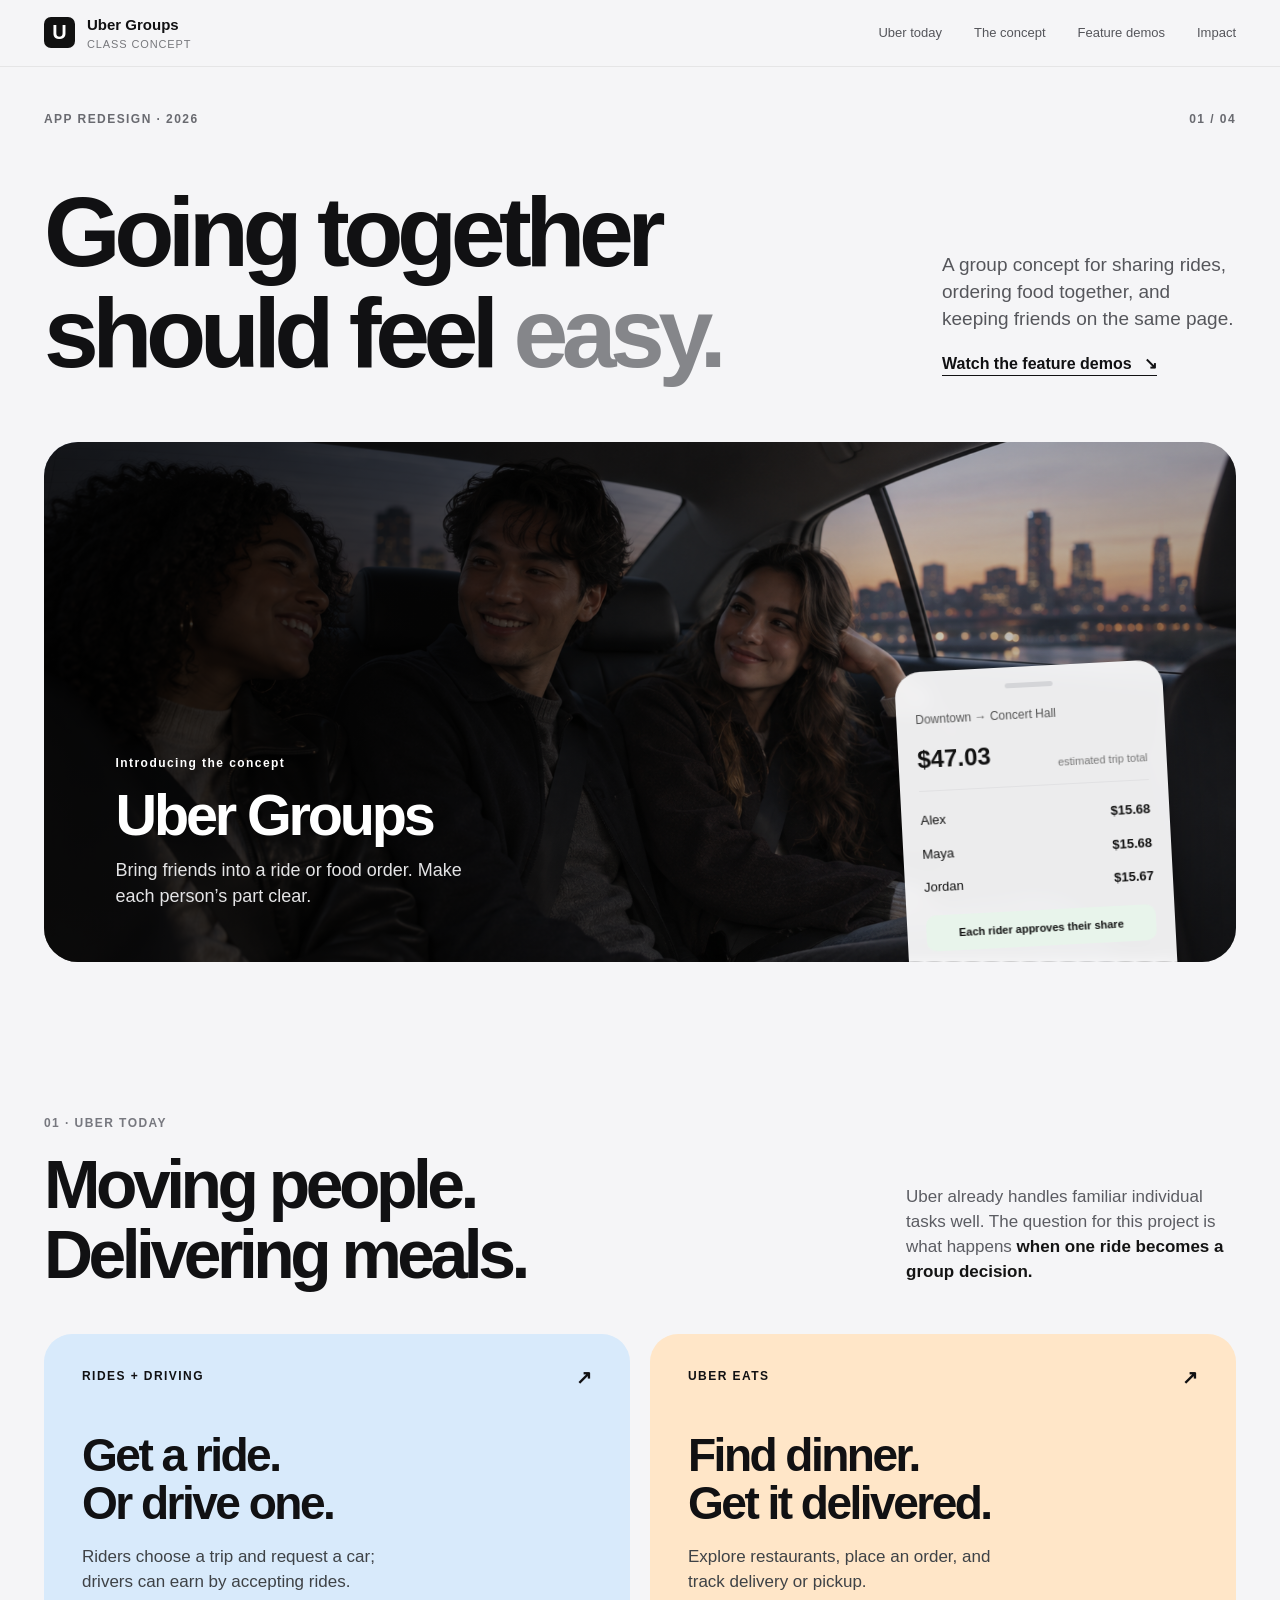
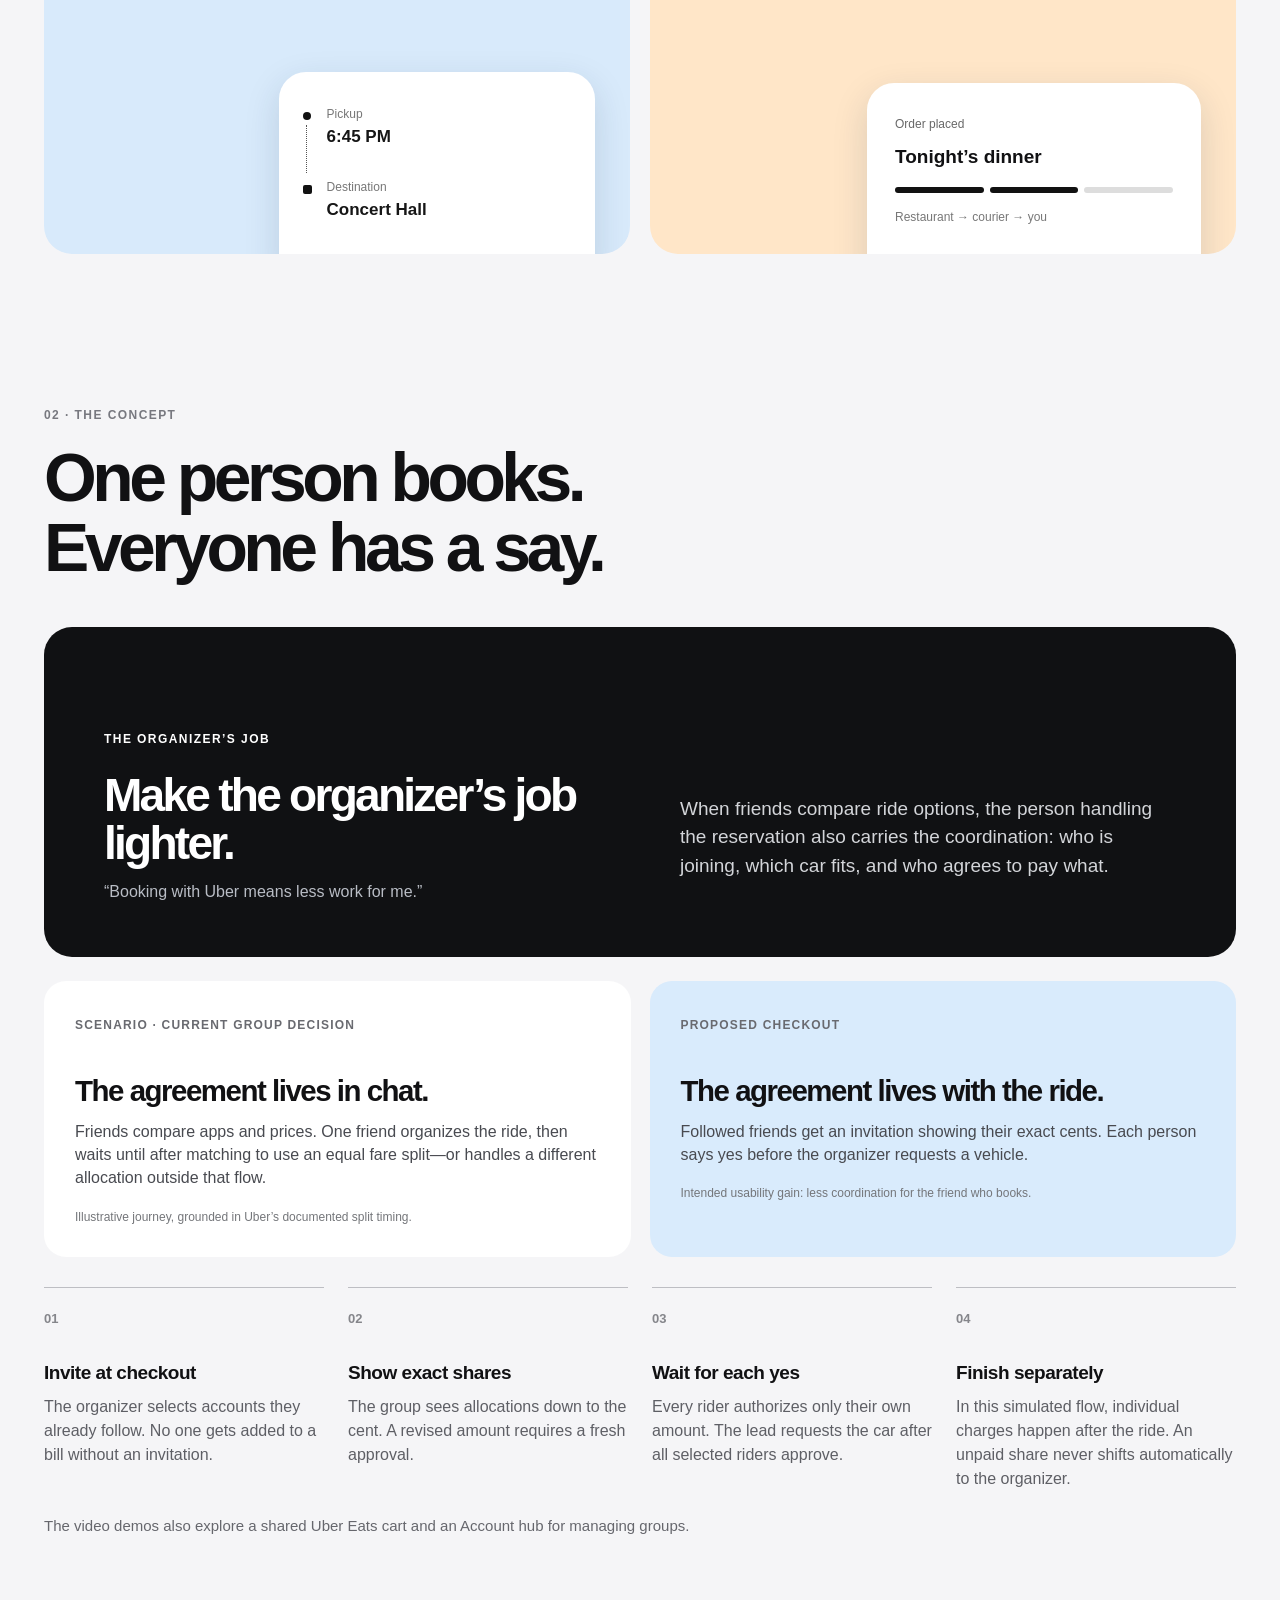
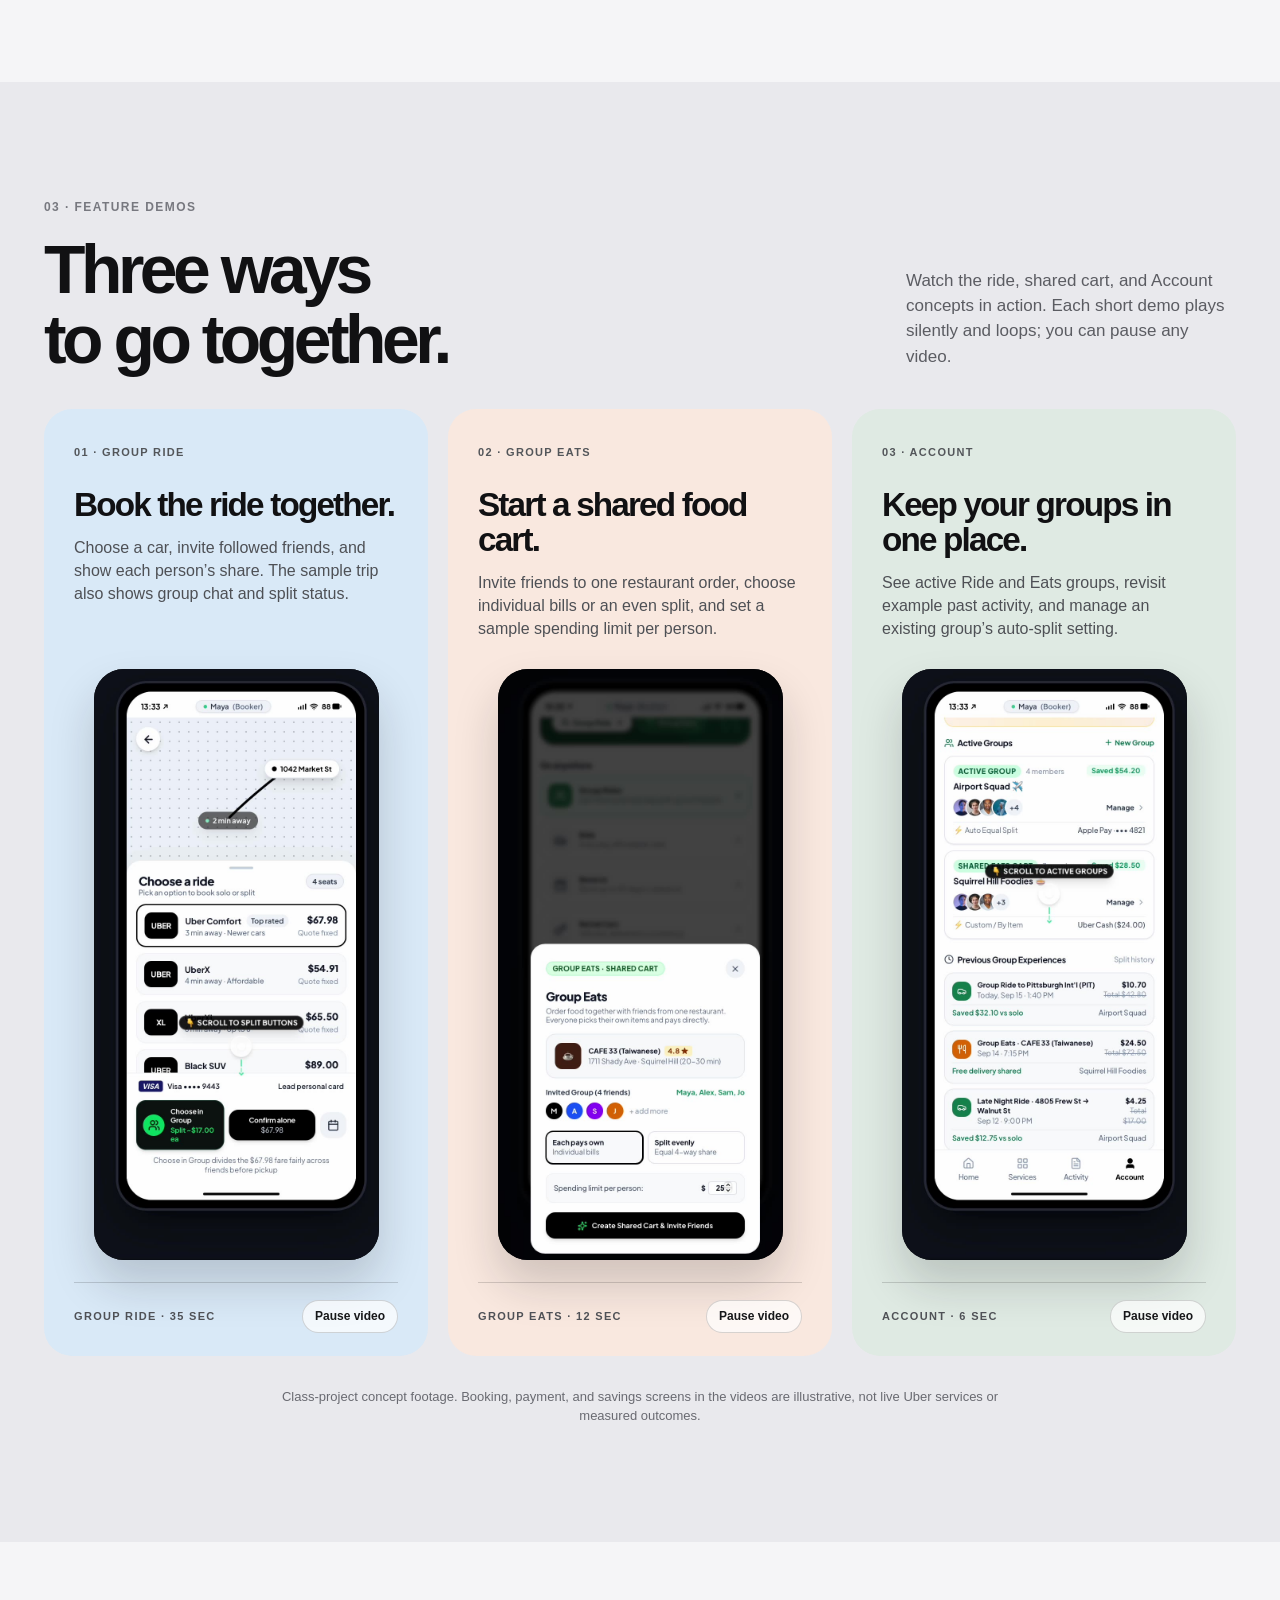
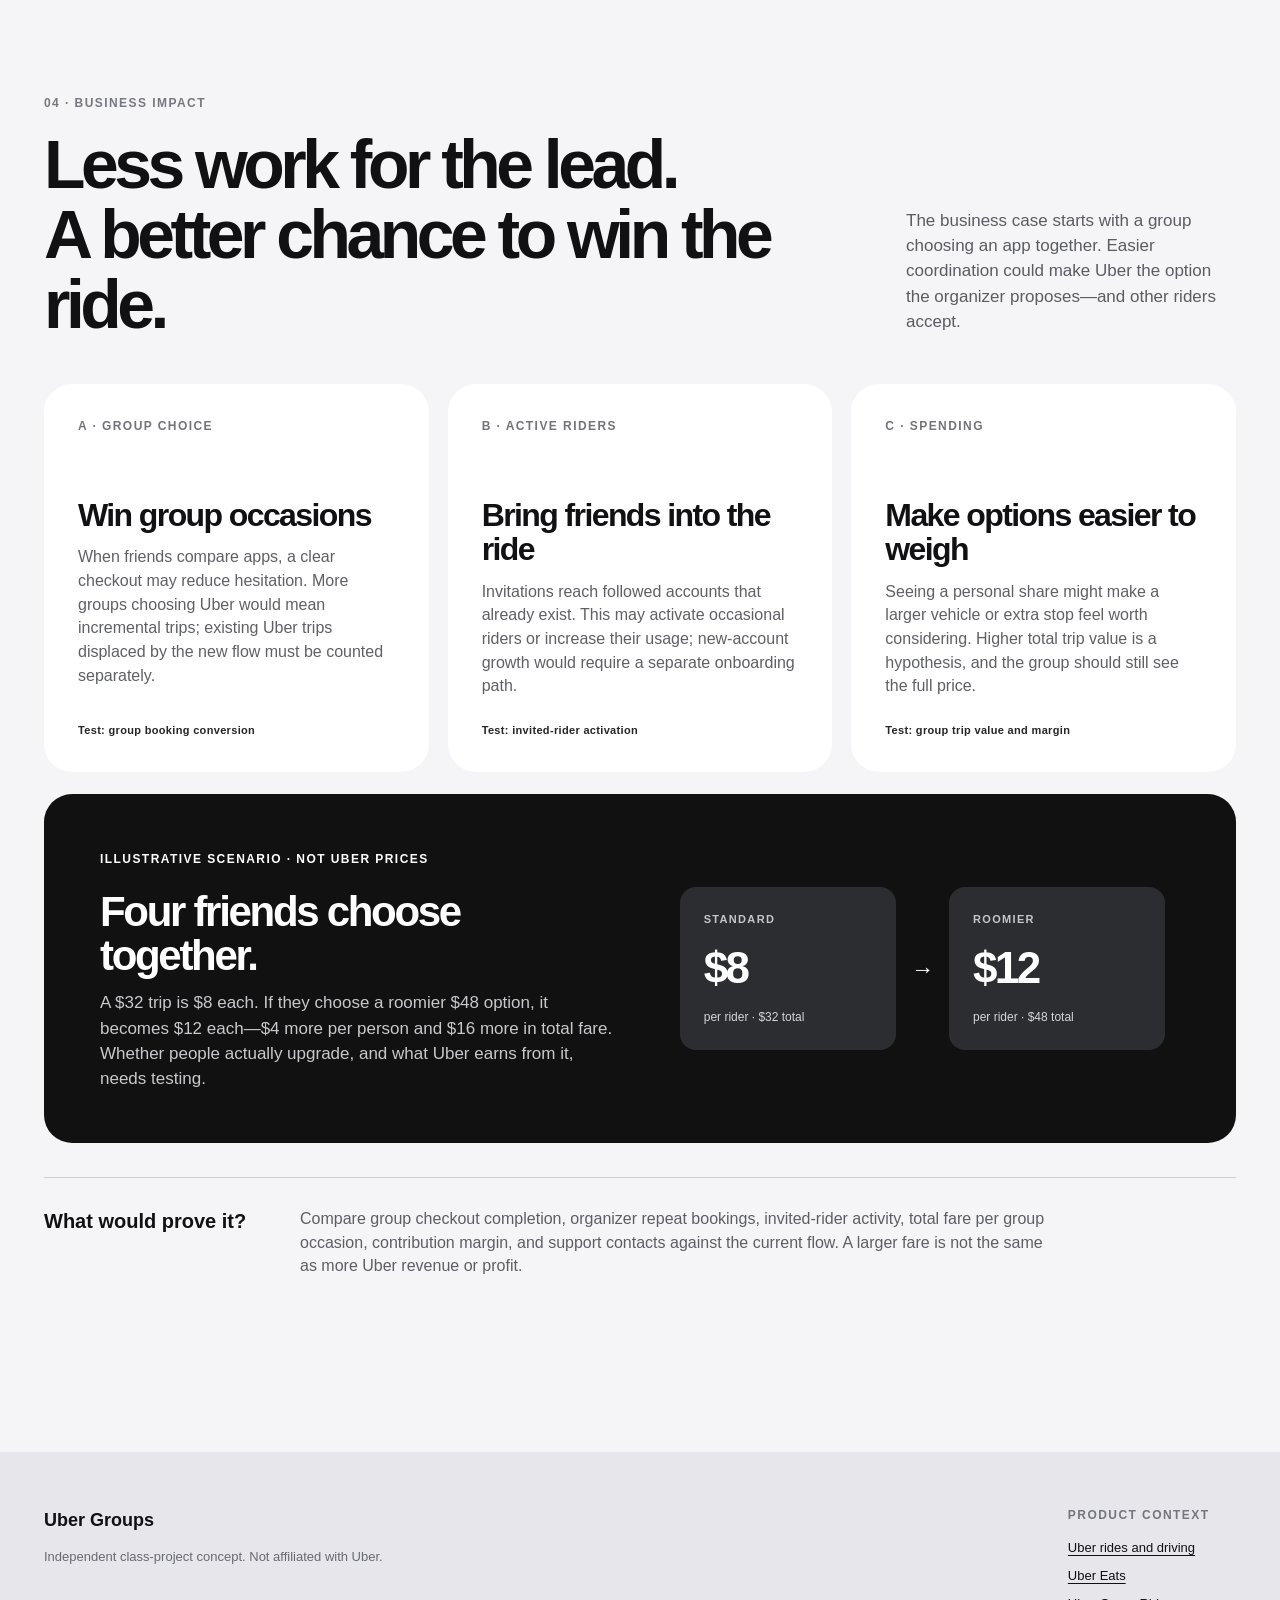
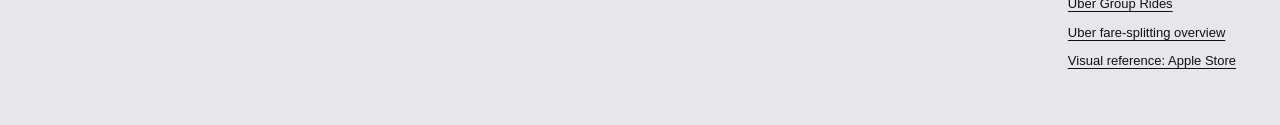
==== commit e92c2fda: "Add files via upload" ====
--- a/index.html
+++ b/index.html
@@ -4,8 +4,8 @@
     <meta charset="utf-8">
     <meta name="viewport" content="width=device-width, initial-scale=1">
     <meta name="theme-color" content="#f5f5f7">
-    <meta name="description" content="Uber Ride Groups: a class-project redesign of the shared-ride checkout, with an interactive concept demo and business hypotheses.">
-    <title>Uber Ride Groups — A checkout redesign</title>
+    <meta name="description" content="Uber Groups: a class-project redesign of group rides, shared food orders, and group management, with three video demos and business hypotheses.">
+    <title>Uber Groups — Three feature demos</title>
     <link rel="icon" type="image/svg+xml" href="data:image/svg+xml,%3Csvg xmlns='http://www.w3.org/2000/svg' viewBox='0 0 64 64'%3E%3Crect width='64' height='64' rx='15' fill='%23000000'/%3E%3Ccircle cx='24' cy='33' r='8' fill='white'/%3E%3Ccircle cx='41' cy='33' r='8' fill='white'/%3E%3C/svg%3E">
     <link rel="stylesheet" href="style.css">
     <script defer src="app.js"></script>
@@ -14,22 +14,22 @@
     <a class="skip-link" href="#main">Skip to content</a>
     <header class="site-header">
       <nav class="nav shell" aria-label="Main navigation">
-        <a class="brand" href="#top" aria-label="Ride Groups, top of page"><span class="brand-square">U</span><span>Ride Groups <small>Class concept</small></span></a>
-        <div class="nav-links"><a href="#today">Uber today</a><a href="#concept">The concept</a><a href="#prototype">Prototype</a><a href="#impact">Impact</a></div><a class="mobile-nav" href="#prototype">Prototype ↘</a>
+        <a class="brand" href="#top" aria-label="Uber Groups, top of page"><span class="brand-square">U</span><span>Uber Groups <small>Class concept</small></span></a>
+        <div class="nav-links"><a href="#today">Uber today</a><a href="#concept">The concept</a><a href="#prototype">Feature demos</a><a href="#impact">Impact</a></div><a class="mobile-nav" href="#prototype">Feature demos ↘</a>
       </nav>
     </header>
     <main id="main">
       <section id="top" class="hero shell">
         <div class="hero-topline"><span>APP REDESIGN · 2026</span><span>01 / 04</span></div>
-        <div class="hero-intro"><h1>Going together<br>should feel <em>easy.</em></h1><div><p>A shared-ride checkout concept for the friend who books the car—and the friends who join.</p><a class="text-link" href="#prototype">Try the concept demo <span aria-hidden="true">↘</span></a></div></div>
-        <div class="hero-feature" aria-label="Ride Groups concept preview">
-          <div class="hero-feature-copy"><span class="eyebrow">Introducing the concept</span><h2>Uber Ride Groups</h2><p>Invite friends before the request. Make each share clear before anyone commits.</p></div>
+        <div class="hero-intro"><h1>Going together<br>should feel <em>easy.</em></h1><div><p>A group concept for sharing rides, ordering food together, and keeping friends on the same page.</p><a class="text-link" href="#prototype">Watch the feature demos <span aria-hidden="true">↘</span></a></div></div>
+        <div class="hero-feature" aria-label="Uber Groups concept preview">
+          <div class="hero-feature-copy"><span class="eyebrow">Introducing the concept</span><h2>Uber Groups</h2><p>Bring friends into a ride or food order. Make each person’s part clear.</p></div>
           <div class="hero-mini-phone" aria-hidden="true"><div class="mini-handle"></div><div class="mini-route">Downtown → Concert Hall</div><div class="mini-fare"><strong>$47.03</strong><span>estimated trip total</span></div><div class="mini-split"><span>Alex</span><b>$15.68</b></div><div class="mini-split"><span>Maya</span><b>$15.68</b></div><div class="mini-split"><span>Jordan</span><b>$15.67</b></div><div class="mini-approval">Each rider approves their share</div></div>
         </div>
       </section>
 
       <section id="today" class="section shell">
-        <div class="section-heading"><div><span class="section-number">01 · UBER TODAY</span><h2>Moving people.<br>Delivering meals.</h2></div><p>Uber already handles familiar individual tasks well. The question for this project is what happens when one ride becomes a group decision.</p></div>
+        <div class="section-heading"><div><span class="section-number">01 · UBER TODAY</span><h2>Moving people.<br>Delivering meals.</h2></div><p>Uber already handles familiar individual tasks well. The question for this project is what happens <strong>when one ride becomes a group decision.</strong></p></div>
         <div class="today-grid">
           <article class="today-card rides-card"><div class="card-top"><span>RIDES + DRIVING</span><span aria-hidden="true">↗</span></div><h3>Get a ride.<br>Or drive one.</h3><p>Riders choose a trip and request a car; drivers can earn by accepting rides.</p><div class="rides-visual" aria-hidden="true"><span class="route-dot"></span><span class="route-line"></span><span class="route-dot end"></span><div>Pickup <b>6:45 PM</b></div><div>Destination <b>Concert Hall</b></div></div></article>
           <article class="today-card eats-card"><div class="card-top"><span>UBER EATS</span><span aria-hidden="true">↗</span></div><h3>Find dinner.<br>Get it delivered.</h3><p>Explore restaurants, place an order, and track delivery or pickup.</p><div class="eats-visual" aria-hidden="true"><span>Order placed</span><strong>Tonight’s dinner</strong><div class="eats-progress"><i></i><i></i><i></i></div><small>Restaurant → courier → you</small></div></article>
@@ -37,19 +37,60 @@
       </section>
 
       <section id="concept" class="section shell concept-section">
-        <div class="section-heading"><div><span class="section-number">02 · THE CONCEPT</span><h2>One person books.<br>Everyone has a say.</h2></div><p>Existing <a href="https://www.uber.com/us/en/ride/group-rides/" target="_blank" rel="noopener noreferrer">Uber Group Rides</a> can invite friends and split the fare equally after a trip starts. This concept moves the decision into checkout and lets each invited rider approve an exact allocation first.</p></div>
-        <div class="concept-card"><div class="concept-left"><span class="eyebrow">THE ORGANIZER’S JOB</span><h3>Make the organizer’s job lighter.</h3><p class="korean">“Booking with Uber means less work for me.”</p></div><div class="concept-right"><p>When friends compare ride options, the person handling the reservation also carries the coordination: who is joining, which car fits, and who agrees to pay what.</p><p class="hypothesis">Design hypothesis · This is a proposed need, not a measured usability finding.</p></div></div>
+        <div class="section-heading"><div><span class="section-number">02 · THE CONCEPT</span><h2>One person books.<br>Everyone has a say.</h2></div></div>
+        <div class="concept-card"><div class="concept-left"><span class="eyebrow">THE ORGANIZER’S JOB</span><h3>Make the organizer’s job lighter.</h3><p class="korean">“Booking with Uber means less work for me.”</p></div><div class="concept-right"><p>When friends compare ride options, the person handling the reservation also carries the coordination: who is joining, which car fits, and who agrees to pay what.</p></div></div>
         <div class="usability-pair" aria-label="Group decision before and after this concept">
           <article><span>SCENARIO · CURRENT GROUP DECISION</span><h3>The agreement lives in chat.</h3><p>Friends compare apps and prices. One friend organizes the ride, then waits until after matching to use an equal fare split—or handles a different allocation outside that flow.</p><small>Illustrative journey, grounded in Uber’s documented split timing.</small></article>
           <article><span>PROPOSED CHECKOUT</span><h3>The agreement lives with the ride.</h3><p>Followed friends get an invitation showing their exact cents. Each person says yes before the organizer requests a vehicle.</p><small>Intended usability gain: less coordination for the friend who books.</small></article>
         </div>
         <div class="mechanism-grid"><article><span>01</span><h3>Invite at checkout</h3><p>The organizer selects accounts they already follow. No one gets added to a bill without an invitation.</p></article><article><span>02</span><h3>Show exact shares</h3><p>The group sees allocations down to the cent. A revised amount requires a fresh approval.</p></article><article><span>03</span><h3>Wait for each yes</h3><p>Every rider authorizes only their own amount. The lead requests the car after all selected riders approve.</p></article><article><span>04</span><h3>Finish separately</h3><p>In this simulated flow, individual charges happen after the ride. An unpaid share never shifts automatically to the organizer.</p></article></div>
+        <p class="concept-extension">The video demos also explore a shared Uber Eats cart and an Account hub for managing groups.</p>
       </section>
 
-      <section id="prototype" class="section prototype-section"><div class="shell"><div class="section-heading"><div><span class="section-number">03 · INTERACTIVE PROTOTYPE</span><h2>See the checkout<br>from both sides.</h2></div><p>Try a sample $47.03 ride. Switch between the organizer and the invited friends, approve or decline, then see how the ride moves forward.</p></div><div class="original-demo"><div><span class="eyebrow">ORIGINAL PROTOTYPE</span><h3>Watch the AI Studio demo.</h3><p>Open the recorded walkthrough in Google AI Studio. Viewers may be asked to sign in with Google.</p></div><a href="https://ai.studio/apps/8676d985-8a8e-4dc6-83bd-b9d8f444b18c?fullscreenApplet=true" target="_blank" rel="noopener noreferrer">Open demo <span aria-hidden="true">↗</span></a></div><div class="demo-legend"><span>ON-PAGE CONCEPT WALKTHROUGH</span><p>All ride requests, authorizations, and charges here are simulated.</p><button class="replay-link" id="replay-control" data-action="reset" hidden>Replay walkthrough</button></div><div class="demo-grid"><div class="phone-column"><div class="phone-label"><span>ORGANIZER VIEW</span><strong>Alex</strong></div><div class="phone"><div class="phone-notch" aria-hidden="true"></div><div class="phone-screen" id="lead-screen" aria-live="polite"></div></div></div><div class="phone-column"><div class="phone-label"><span>INVITED RIDER VIEW</span><strong id="rider-label">Maya</strong></div><div class="rider-tabs" id="rider-tabs" aria-label="Choose invited rider"></div><div class="phone"><div class="phone-notch" aria-hidden="true"></div><div class="phone-screen" id="rider-screen" aria-live="polite"></div></div></div></div><div class="sr-only" id="demo-note" role="status"></div><div class="demo-footnote">Prototype assumption: all selected riders authorize first, then the lead requests the vehicle. Final individual charges occur only after the simulated ride completes.</div></div></section>
+      <section id="prototype" class="section prototype-section">
+        <div class="shell">
+          <div class="section-heading">
+            <div><span class="section-number">03 · FEATURE DEMOS</span><h2>Three ways<br>to go together.</h2></div>
+            <p>Watch the ride, shared cart, and Account concepts in action. Each short demo plays silently and loops; you can pause any video.</p>
+          </div>
+          <div class="feature-video-grid">
+            <article class="feature-card feature-card--ride">
+              <div class="feature-card-copy"><span class="feature-kicker">01 · GROUP RIDE</span><h3>Book the ride together.</h3><p>Choose a car, invite followed friends, and show each person’s share. The sample trip also shows group chat and split status.</p></div>
+              <div class="feature-media">
+                <video id="video-ride" autoplay muted loop playsinline preload="metadata" poster="assets/group-ride-poster.jpg" width="716" height="1486" aria-label="Group Ride concept walkthrough">
+                  <source src="assets/group-ride.mp4" type="video/mp4">
+                  <a href="assets/group-ride.mp4">Watch the Group Ride video</a>
+                </video>
+              </div>
+              <div class="feature-card-footer"><span>GROUP RIDE · 35 SEC</span><button type="button" class="video-toggle" data-video="video-ride" data-title="Group Ride">Pause video</button></div>
+            </article>
+            <article class="feature-card feature-card--eats">
+              <div class="feature-card-copy"><span class="feature-kicker">02 · GROUP EATS</span><h3>Start a shared food cart.</h3><p>Invite friends to one restaurant order, choose individual bills or an even split, and set a sample spending limit per person.</p></div>
+              <div class="feature-media">
+                <video id="video-eats" autoplay muted loop playsinline preload="metadata" poster="assets/group-eats-poster.jpg" width="716" height="1486" aria-label="Group Eats shared-cart concept walkthrough">
+                  <source src="assets/group-eats.mp4" type="video/mp4">
+                  <a href="assets/group-eats.mp4">Watch the Group Eats video</a>
+                </video>
+              </div>
+              <div class="feature-card-footer"><span>GROUP EATS · 12 SEC</span><button type="button" class="video-toggle" data-video="video-eats" data-title="Group Eats">Pause video</button></div>
+            </article>
+            <article class="feature-card feature-card--account">
+              <div class="feature-card-copy"><span class="feature-kicker">03 · ACCOUNT</span><h3>Keep your groups in one place.</h3><p>See active Ride and Eats groups, revisit example past activity, and manage an existing group’s auto-split setting.</p></div>
+              <div class="feature-media">
+                <video id="video-account" autoplay muted loop playsinline preload="metadata" poster="assets/account-groups-poster.jpg" width="716" height="1486" aria-label="Account groups hub concept walkthrough">
+                  <source src="assets/account-groups.mp4" type="video/mp4">
+                  <a href="assets/account-groups.mp4">Watch the Account video</a>
+                </video>
+              </div>
+              <div class="feature-card-footer"><span>ACCOUNT · 6 SEC</span><button type="button" class="video-toggle" data-video="video-account" data-title="Account">Pause video</button></div>
+            </article>
+          </div>
+          <p class="feature-disclaimer">Class-project concept footage. Booking, payment, and savings screens in the videos are illustrative, not live Uber services or measured outcomes.</p>
+        </div>
+      </section>
 
       <section id="impact" class="section shell impact-section"><div class="section-heading"><div><span class="section-number">04 · BUSINESS IMPACT</span><h2>Less work for the lead.<br>A better chance to win the ride.</h2></div><p>The business case starts with a group choosing an app together. Easier coordination could make Uber the option the organizer proposes—and other riders accept.</p></div><div class="impact-grid"><article class="impact-card"><span class="impact-index">A · GROUP CHOICE</span><h3>Win group occasions</h3><p>When friends compare apps, a clear checkout may reduce hesitation. More groups choosing Uber would mean incremental trips; existing Uber trips displaced by the new flow must be counted separately.</p><div class="metric">Test: group booking conversion</div></article><article class="impact-card"><span class="impact-index">B · ACTIVE RIDERS</span><h3>Bring friends into the ride</h3><p>Invitations reach followed accounts that already exist. This may activate occasional riders or increase their usage; new-account growth would require a separate onboarding path.</p><div class="metric">Test: invited-rider activation</div></article><article class="impact-card"><span class="impact-index">C · SPENDING</span><h3>Make options easier to weigh</h3><p>Seeing a personal share might make a larger vehicle or extra stop feel worth considering. Higher total trip value is a hypothesis, and the group should still see the full price.</p><div class="metric">Test: group trip value and margin</div></article></div><div class="scenario"><div><span class="eyebrow">ILLUSTRATIVE SCENARIO · NOT UBER PRICES</span><h3>Four friends choose together.</h3><p>A $32 trip is $8 each. If they choose a roomier $48 option, it becomes $12 each—$4 more per person and $16 more in total fare. Whether people actually upgrade, and what Uber earns from it, needs testing.</p></div><div class="scenario-compare"><div><span>STANDARD</span><strong>$8</strong><small>per rider · $32 total</small></div><span class="compare-arrow" aria-hidden="true">→</span><div><span>ROOMIER</span><strong>$12</strong><small>per rider · $48 total</small></div></div></div><div class="impact-close"><strong>What would prove it?</strong><p>Compare group checkout completion, organizer repeat bookings, invited-rider activity, total fare per group occasion, contribution margin, and support contacts against the current flow. A larger fare is not the same as more Uber revenue or profit.</p></div></section>
     </main>
-    <footer class="footer"><div class="shell footer-inner"><div><strong>Uber Ride Groups</strong><p>Independent class-project concept. Not affiliated with Uber.</p></div><div class="source-links"><span>PRODUCT CONTEXT</span><a href="https://www.uber.com/" target="_blank" rel="noopener noreferrer">Uber rides and driving</a><a href="https://www.ubereats.com/" target="_blank" rel="noopener noreferrer">Uber Eats</a><a href="https://www.uber.com/us/en/ride/group-rides/" target="_blank" rel="noopener noreferrer">Uber Group Rides</a><a href="https://www.uber.com/us/en/u/ride-for-less/" target="_blank" rel="noopener noreferrer">Uber fare-splitting overview</a><a href="https://www.apple.com/store" target="_blank" rel="noopener noreferrer">Visual reference: Apple Store</a></div></div></footer>
+    <footer class="footer"><div class="shell footer-inner"><div><strong>Uber Groups</strong><p>Independent class-project concept. Not affiliated with Uber.</p></div><div class="source-links"><span>PRODUCT CONTEXT</span><a href="https://www.uber.com/" target="_blank" rel="noopener noreferrer">Uber rides and driving</a><a href="https://www.ubereats.com/" target="_blank" rel="noopener noreferrer">Uber Eats</a><a href="https://www.uber.com/us/en/ride/group-rides/" target="_blank" rel="noopener noreferrer">Uber Group Rides</a><a href="https://www.uber.com/us/en/u/ride-for-less/" target="_blank" rel="noopener noreferrer">Uber fare-splitting overview</a><a href="https://www.apple.com/store" target="_blank" rel="noopener noreferrer">Visual reference: Apple Store</a></div></div></footer>
   </body>
 </html>
--- a/style.css
+++ b/style.css
@@ -12,3 +12,25 @@
 .mechanism-grid p{font-size:16px}.screen-help,.invite-box .approval-copy{font-size:14px}.status-tag.ready{background:#e7e7eb;color:#4e5055}
 .demo-grid{width:min(780px,100%);grid-template-columns:repeat(2,minmax(0,1fr));gap:48px;margin-inline:auto}.phone-label,.rider-tabs{width:min(100%,336px);margin-inline:auto}.rider-tabs{margin-bottom:12px}.rider-tabs .rider-switch button{font-size:14px}.replay-link{margin-left:auto;background:none;border:0;padding:0;color:#222;text-decoration:underline;text-underline-offset:3px;font-size:14px;font-weight:650;white-space:nowrap}.replay-link[hidden]{display:none}.sr-only{position:absolute;width:1px;height:1px;padding:0;margin:-1px;overflow:hidden;clip:rect(0,0,0,0);white-space:nowrap;border:0}
 @media(max-width:600px){.demo-grid{width:min(390px,100%);grid-template-columns:1fr;gap:35px}.replay-link{margin:12px 0 0}}
+
+.concept-extension{margin:24px 0 0;color:#66676d;font-size:15px}
+.feature-video-grid{display:grid;grid-template-columns:repeat(3,minmax(0,1fr));gap:20px}
+.feature-card{display:flex;flex-direction:column;min-width:0;border-radius:28px;padding:30px 30px 23px;overflow:hidden}
+.feature-card--ride{background:#d9e9f7}
+.feature-card--eats{background:#f9e8df}
+.feature-card--account{background:#dfeae3}
+.feature-card-copy{min-height:220px}
+.feature-kicker,.feature-card-footer>span{font-size:11px;font-weight:760;letter-spacing:.12em}
+.feature-kicker{color:#53565a}
+.feature-card h3{font-size:clamp(2rem,2.6vw,2.8rem);letter-spacing:-.055em;line-height:1.05;margin:26px 0 13px}
+.feature-card-copy p{font-size:16px;line-height:1.44;color:#4e5055;margin:0;max-width:340px}
+.feature-media{display:grid;place-items:center;padding:10px 0 22px;min-width:0}
+.feature-media video{display:block;width:min(100%,285px);height:auto;aspect-ratio:716/1486;object-fit:contain;background:#101113;border-radius:30px;box-shadow:0 24px 45px rgba(20,23,28,.18)}
+.feature-card-footer{display:flex;justify-content:space-between;align-items:center;gap:12px;border-top:1px solid rgba(20,20,20,.17);padding-top:17px}
+.feature-card-footer>span{color:#4f5156}
+.video-toggle{flex:none;background:rgba(255,255,255,.7);color:#17181a;border:1px solid rgba(20,20,20,.17);border-radius:30px;padding:8px 12px;font-size:12px;font-weight:700;line-height:1.2}
+.video-toggle:hover{background:#fff}
+.feature-disclaimer{max-width:770px;margin:31px auto 0;text-align:center;font-size:13px;color:#696a71;line-height:1.5}
+@media(max-width:880px){.feature-video-grid{grid-template-columns:1fr;max-width:560px;margin-inline:auto}.feature-card-copy{min-height:auto}.feature-media{padding-top:28px}.feature-media video{width:min(100%,320px)}}
+@media(max-width:600px){.feature-card{padding:25px 23px 20px}.feature-card h3{font-size:2.25rem;margin-top:18px}.feature-card-copy p{font-size:15px}.feature-media video{width:min(100%,285px)}}
+#today .section-heading strong{font-weight:800;color:#141414}
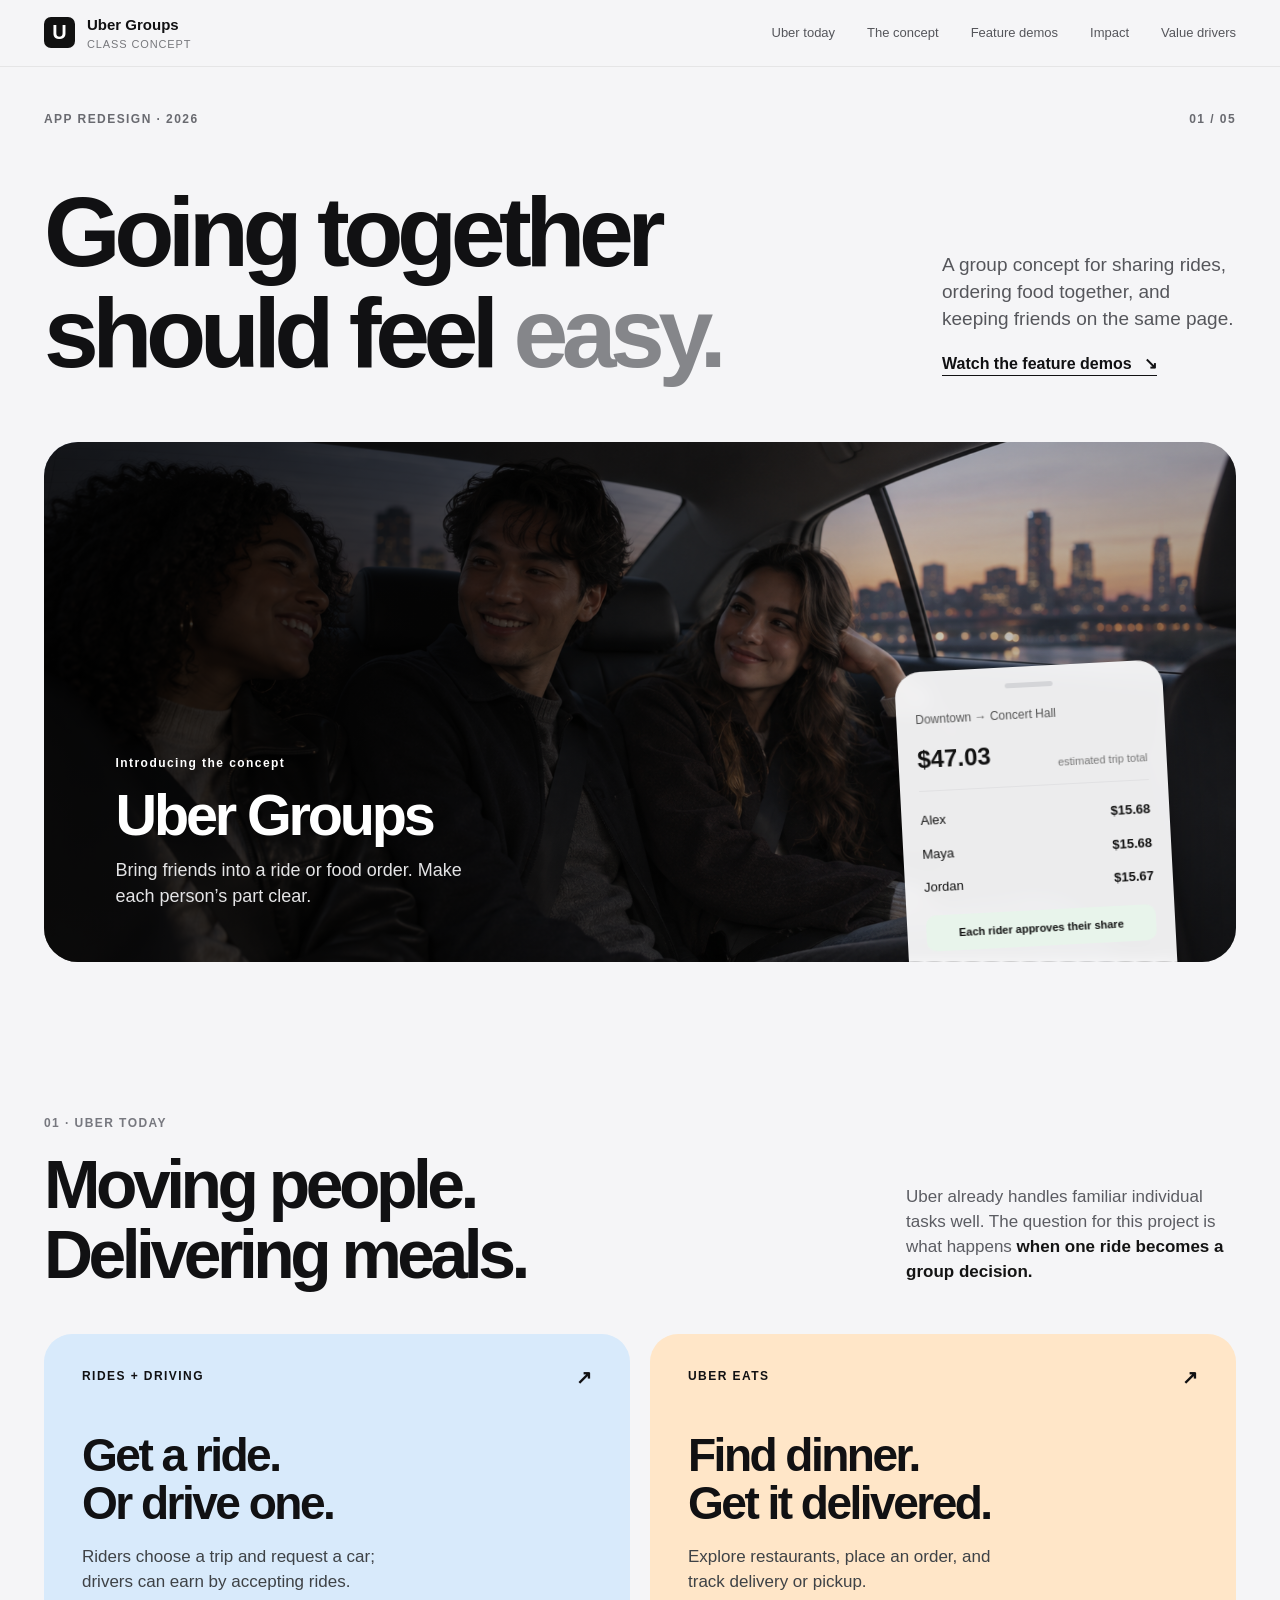
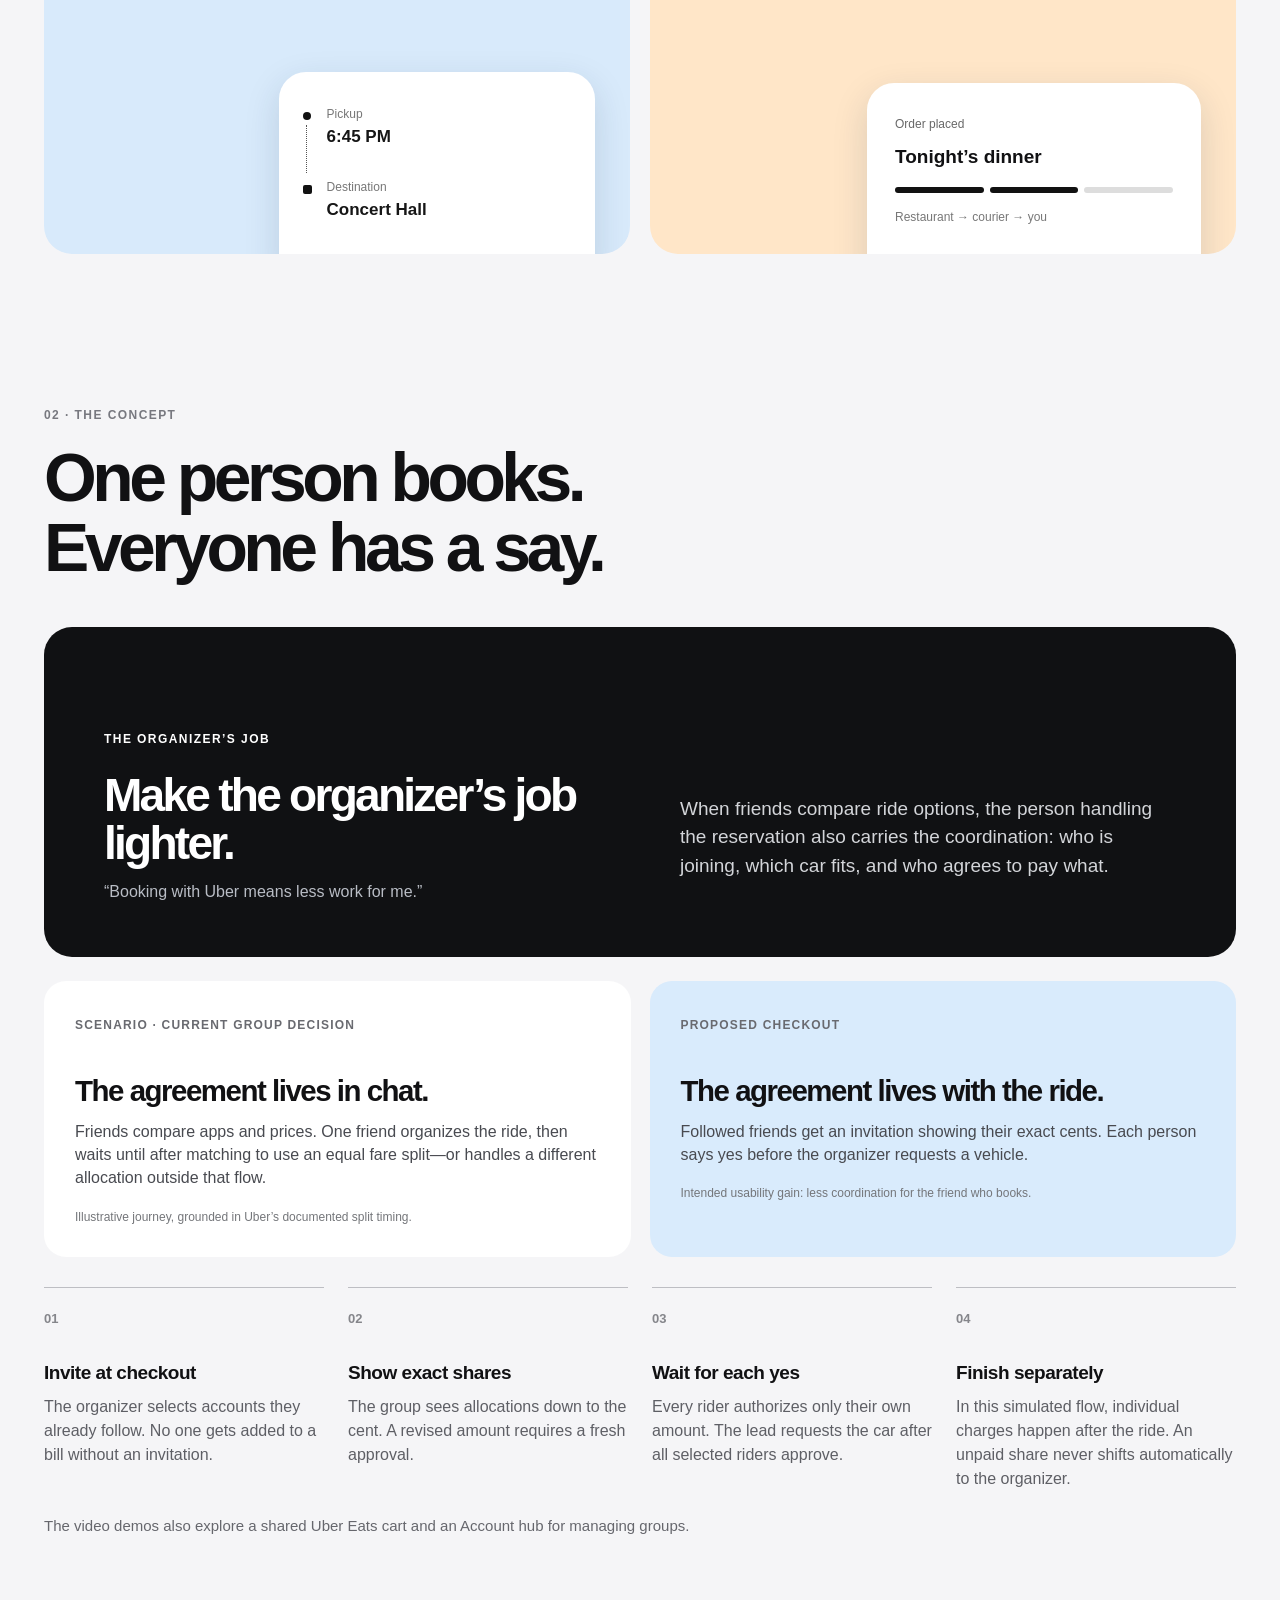
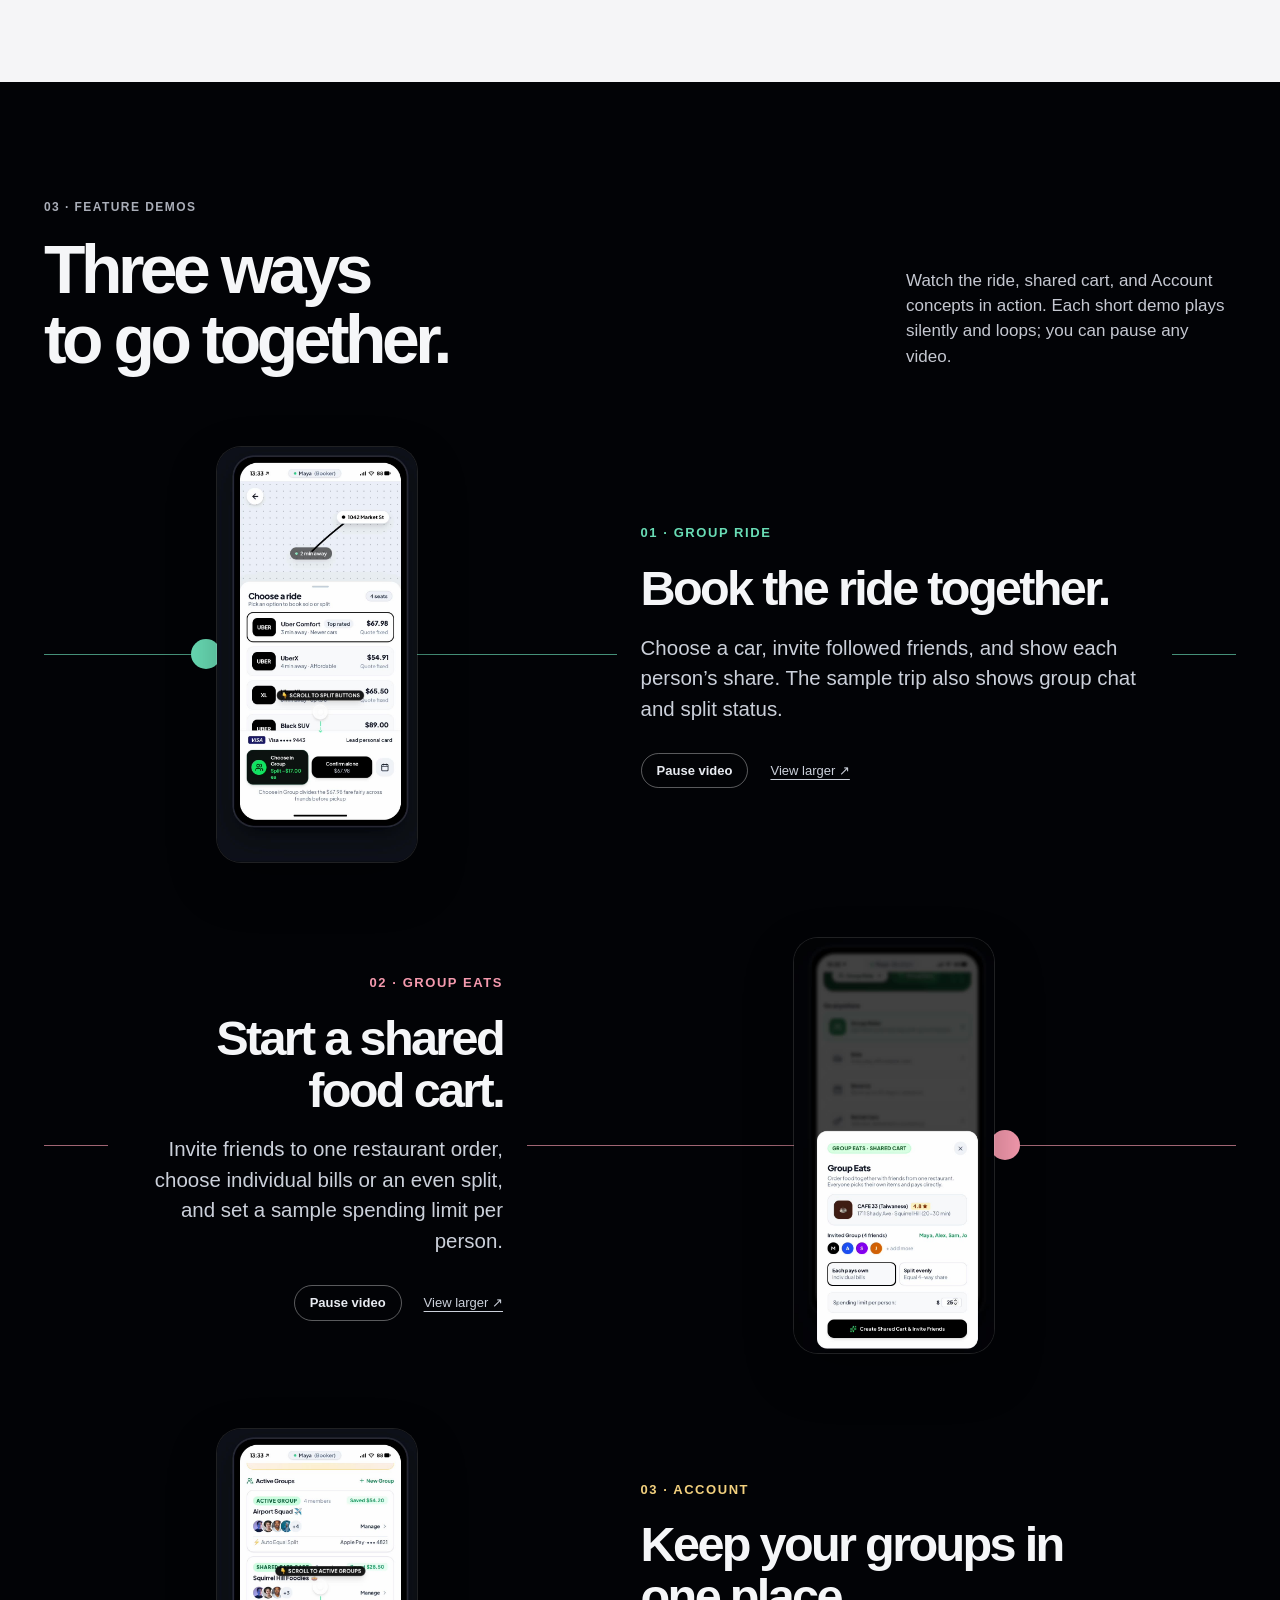
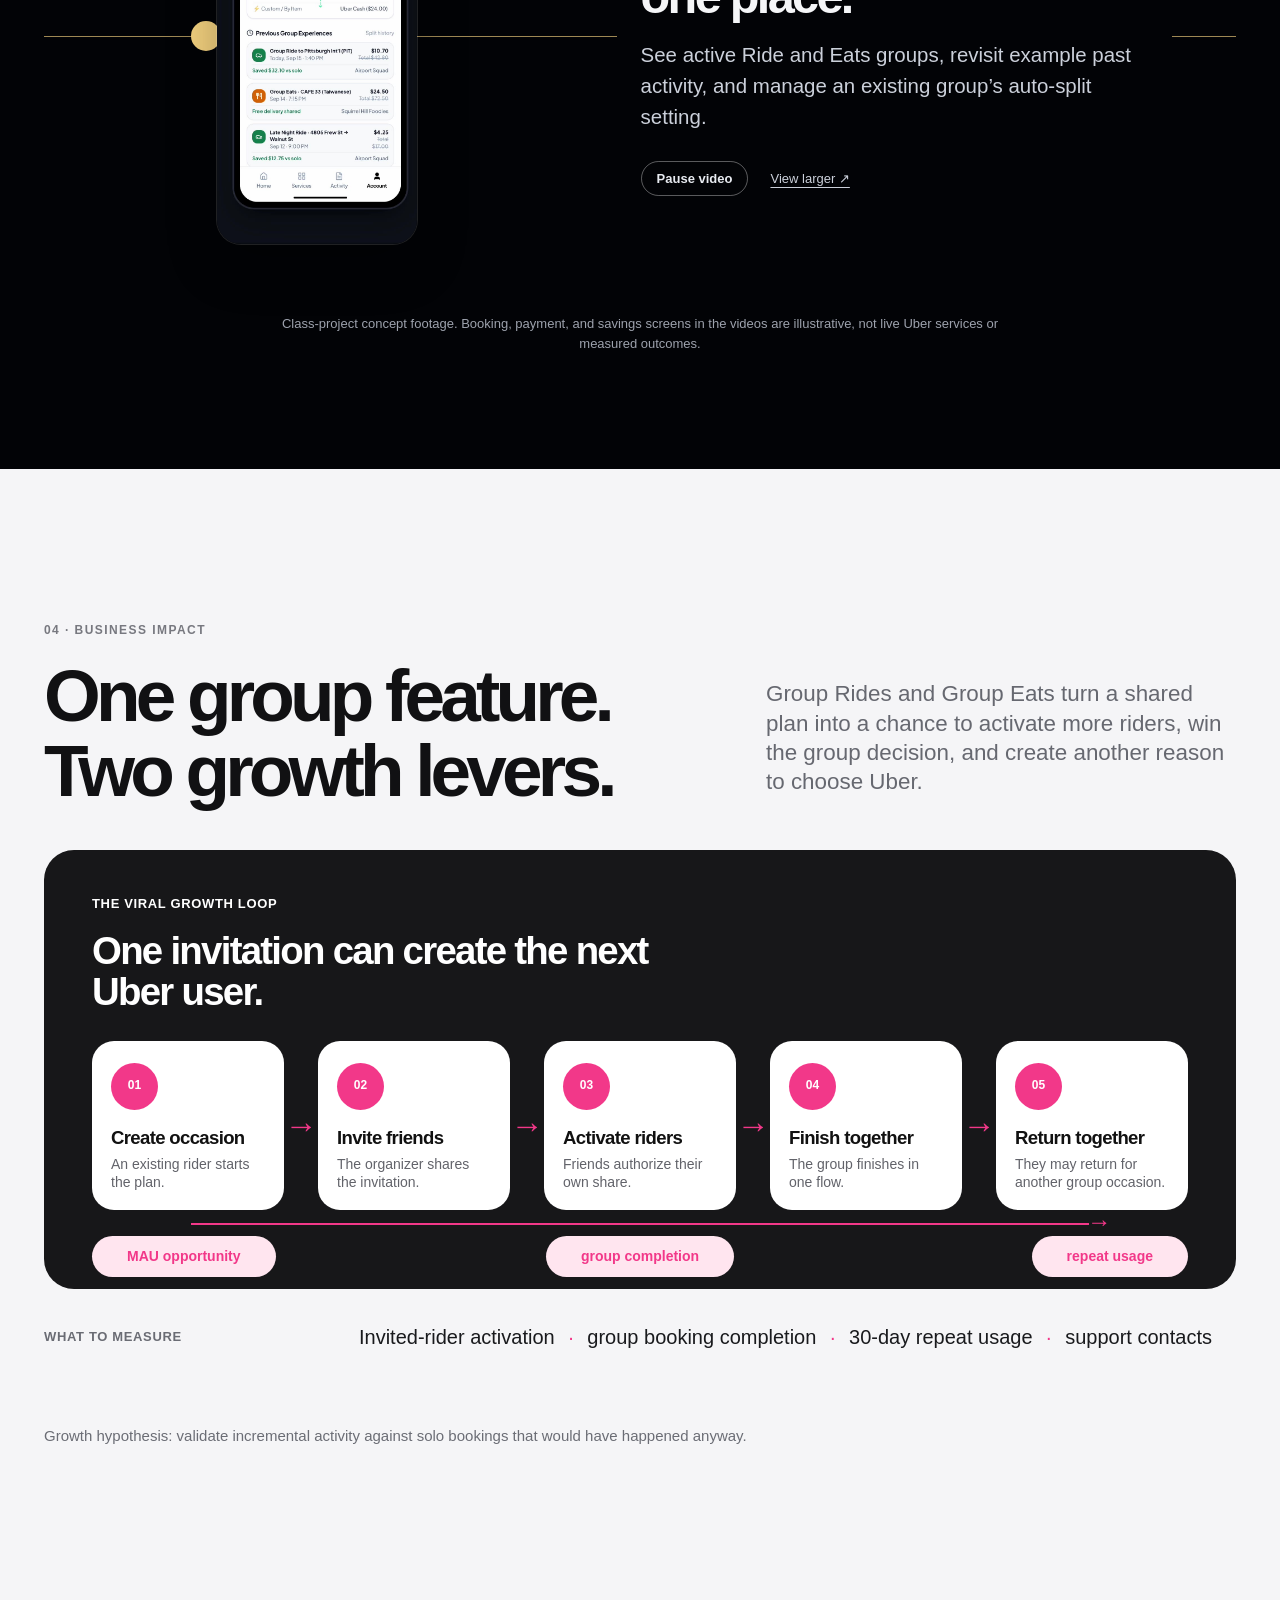
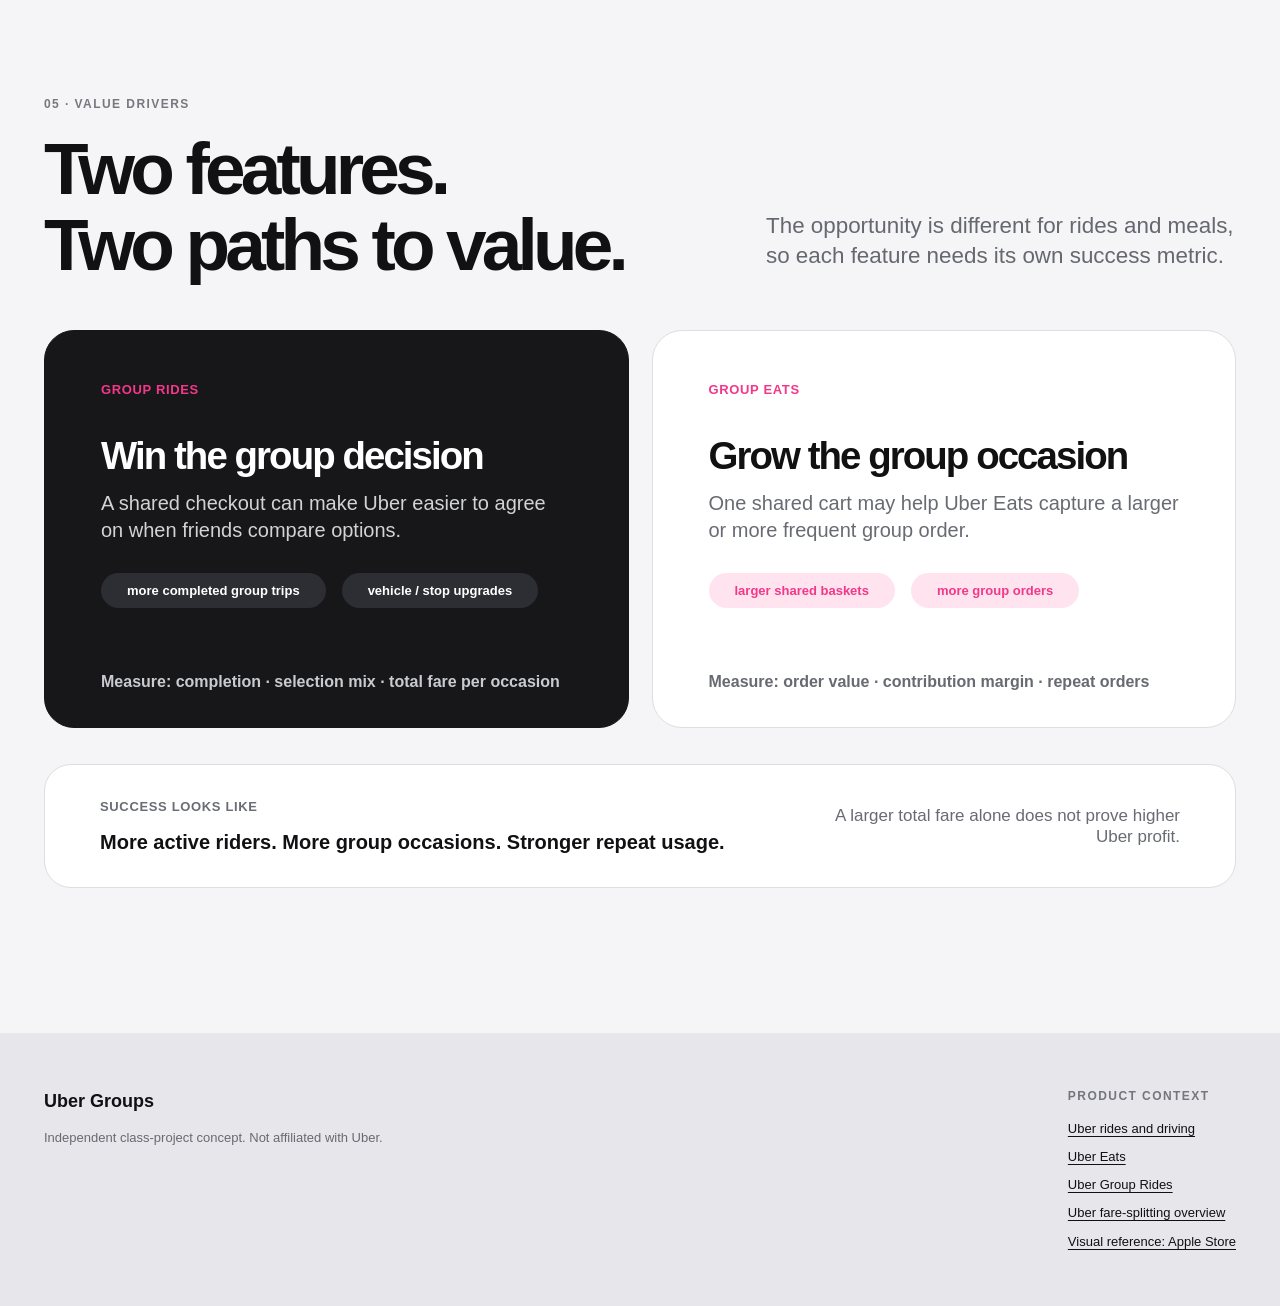
==== commit bc46d0ca: "Add files via upload" ====
--- a/index.html
+++ b/index.html
@@ -15,12 +15,12 @@
     <header class="site-header">
       <nav class="nav shell" aria-label="Main navigation">
         <a class="brand" href="#top" aria-label="Uber Groups, top of page"><span class="brand-square">U</span><span>Uber Groups <small>Class concept</small></span></a>
-        <div class="nav-links"><a href="#today">Uber today</a><a href="#concept">The concept</a><a href="#prototype">Feature demos</a><a href="#impact">Impact</a></div><a class="mobile-nav" href="#prototype">Feature demos ↘</a>
+        <div class="nav-links"><a href="#today">Uber today</a><a href="#concept">The concept</a><a href="#prototype">Feature demos</a><a href="#impact">Impact</a><a href="#value">Value drivers</a></div><a class="mobile-nav" href="#prototype">Feature demos ↘</a>
       </nav>
     </header>
     <main id="main">
       <section id="top" class="hero shell">
-        <div class="hero-topline"><span>APP REDESIGN · 2026</span><span>01 / 04</span></div>
+        <div class="hero-topline"><span>APP REDESIGN · 2026</span><span>01 / 05</span></div>
         <div class="hero-intro"><h1>Going together<br>should feel <em>easy.</em></h1><div><p>A group concept for sharing rides, ordering food together, and keeping friends on the same page.</p><a class="text-link" href="#prototype">Watch the feature demos <span aria-hidden="true">↘</span></a></div></div>
         <div class="hero-feature" aria-label="Uber Groups concept preview">
           <div class="hero-feature-copy"><span class="eyebrow">Introducing the concept</span><h2>Uber Groups</h2><p>Bring friends into a ride or food order. Make each person’s part clear.</p></div>
@@ -55,41 +55,85 @@
           </div>
           <div class="feature-video-grid">
             <article class="feature-card feature-card--ride">
-              <div class="feature-card-copy"><span class="feature-kicker">01 · GROUP RIDE</span><h3>Book the ride together.</h3><p>Choose a car, invite followed friends, and show each person’s share. The sample trip also shows group chat and split status.</p></div>
+              <div class="feature-card-copy"><span class="feature-kicker">01 · GROUP RIDE</span><h3>Book the ride together.</h3><p>Choose a car, invite followed friends, and show each person’s share. The sample trip also shows group chat and split status.</p><div class="feature-card-controls"><button type="button" class="video-toggle" data-video="video-ride" data-title="Group Ride">Pause video</button><a href="assets/group-ride.mp4" target="_blank" rel="noopener noreferrer">View larger ↗</a></div></div>
               <div class="feature-media">
                 <video id="video-ride" autoplay muted loop playsinline preload="metadata" poster="assets/group-ride-poster.jpg" width="716" height="1486" aria-label="Group Ride concept walkthrough">
                   <source src="assets/group-ride.mp4" type="video/mp4">
                   <a href="assets/group-ride.mp4">Watch the Group Ride video</a>
                 </video>
               </div>
-              <div class="feature-card-footer"><span>GROUP RIDE · 35 SEC</span><button type="button" class="video-toggle" data-video="video-ride" data-title="Group Ride">Pause video</button></div>
             </article>
             <article class="feature-card feature-card--eats">
-              <div class="feature-card-copy"><span class="feature-kicker">02 · GROUP EATS</span><h3>Start a shared food cart.</h3><p>Invite friends to one restaurant order, choose individual bills or an even split, and set a sample spending limit per person.</p></div>
+              <div class="feature-card-copy"><span class="feature-kicker">02 · GROUP EATS</span><h3>Start a shared food cart.</h3><p>Invite friends to one restaurant order, choose individual bills or an even split, and set a sample spending limit per person.</p><div class="feature-card-controls"><button type="button" class="video-toggle" data-video="video-eats" data-title="Group Eats">Pause video</button><a href="assets/group-eats.mp4" target="_blank" rel="noopener noreferrer">View larger ↗</a></div></div>
               <div class="feature-media">
                 <video id="video-eats" autoplay muted loop playsinline preload="metadata" poster="assets/group-eats-poster.jpg" width="716" height="1486" aria-label="Group Eats shared-cart concept walkthrough">
                   <source src="assets/group-eats.mp4" type="video/mp4">
                   <a href="assets/group-eats.mp4">Watch the Group Eats video</a>
                 </video>
               </div>
-              <div class="feature-card-footer"><span>GROUP EATS · 12 SEC</span><button type="button" class="video-toggle" data-video="video-eats" data-title="Group Eats">Pause video</button></div>
             </article>
             <article class="feature-card feature-card--account">
-              <div class="feature-card-copy"><span class="feature-kicker">03 · ACCOUNT</span><h3>Keep your groups in one place.</h3><p>See active Ride and Eats groups, revisit example past activity, and manage an existing group’s auto-split setting.</p></div>
+              <div class="feature-card-copy"><span class="feature-kicker">03 · ACCOUNT</span><h3>Keep your groups in one place.</h3><p>See active Ride and Eats groups, revisit example past activity, and manage an existing group’s auto-split setting.</p><div class="feature-card-controls"><button type="button" class="video-toggle" data-video="video-account" data-title="Account">Pause video</button><a href="assets/account-groups.mp4" target="_blank" rel="noopener noreferrer">View larger ↗</a></div></div>
               <div class="feature-media">
                 <video id="video-account" autoplay muted loop playsinline preload="metadata" poster="assets/account-groups-poster.jpg" width="716" height="1486" aria-label="Account groups hub concept walkthrough">
                   <source src="assets/account-groups.mp4" type="video/mp4">
                   <a href="assets/account-groups.mp4">Watch the Account video</a>
                 </video>
               </div>
-              <div class="feature-card-footer"><span>ACCOUNT · 6 SEC</span><button type="button" class="video-toggle" data-video="video-account" data-title="Account">Pause video</button></div>
             </article>
           </div>
           <p class="feature-disclaimer">Class-project concept footage. Booking, payment, and savings screens in the videos are illustrative, not live Uber services or measured outcomes.</p>
         </div>
       </section>
 
-      <section id="impact" class="section shell impact-section"><div class="section-heading"><div><span class="section-number">04 · BUSINESS IMPACT</span><h2>Less work for the lead.<br>A better chance to win the ride.</h2></div><p>The business case starts with a group choosing an app together. Easier coordination could make Uber the option the organizer proposes—and other riders accept.</p></div><div class="impact-grid"><article class="impact-card"><span class="impact-index">A · GROUP CHOICE</span><h3>Win group occasions</h3><p>When friends compare apps, a clear checkout may reduce hesitation. More groups choosing Uber would mean incremental trips; existing Uber trips displaced by the new flow must be counted separately.</p><div class="metric">Test: group booking conversion</div></article><article class="impact-card"><span class="impact-index">B · ACTIVE RIDERS</span><h3>Bring friends into the ride</h3><p>Invitations reach followed accounts that already exist. This may activate occasional riders or increase their usage; new-account growth would require a separate onboarding path.</p><div class="metric">Test: invited-rider activation</div></article><article class="impact-card"><span class="impact-index">C · SPENDING</span><h3>Make options easier to weigh</h3><p>Seeing a personal share might make a larger vehicle or extra stop feel worth considering. Higher total trip value is a hypothesis, and the group should still see the full price.</p><div class="metric">Test: group trip value and margin</div></article></div><div class="scenario"><div><span class="eyebrow">ILLUSTRATIVE SCENARIO · NOT UBER PRICES</span><h3>Four friends choose together.</h3><p>A $32 trip is $8 each. If they choose a roomier $48 option, it becomes $12 each—$4 more per person and $16 more in total fare. Whether people actually upgrade, and what Uber earns from it, needs testing.</p></div><div class="scenario-compare"><div><span>STANDARD</span><strong>$8</strong><small>per rider · $32 total</small></div><span class="compare-arrow" aria-hidden="true">→</span><div><span>ROOMIER</span><strong>$12</strong><small>per rider · $48 total</small></div></div></div><div class="impact-close"><strong>What would prove it?</strong><p>Compare group checkout completion, organizer repeat bookings, invited-rider activity, total fare per group occasion, contribution margin, and support contacts against the current flow. A larger fare is not the same as more Uber revenue or profit.</p></div></section>
+      <section id="impact" class="section shell impact-section">
+        <div class="section-heading impact-intro">
+          <div><span class="section-number">04 · BUSINESS IMPACT</span><h2>One group feature.<br>Two growth levers.</h2></div>
+          <p>Group Rides and Group Eats turn a shared plan into a chance to activate more riders, win the group decision, and create another reason to choose Uber.</p>
+        </div>
+        <div class="growth-loop">
+          <span class="growth-loop-kicker">THE VIRAL GROWTH LOOP</span>
+          <h3>One invitation can create the next<br class="desktop-break"> Uber user.</h3>
+          <div class="growth-steps">
+            <article><span class="step-number">01</span><h4>Create occasion</h4><p>An existing rider starts the plan.</p></article>
+            <span class="growth-arrow" aria-hidden="true">→</span>
+            <article><span class="step-number">02</span><h4>Invite friends</h4><p>The organizer shares the invitation.</p></article>
+            <span class="growth-arrow" aria-hidden="true">→</span>
+            <article><span class="step-number">03</span><h4>Activate riders</h4><p>Friends authorize their own share.</p></article>
+            <span class="growth-arrow" aria-hidden="true">→</span>
+            <article><span class="step-number">04</span><h4>Finish together</h4><p>The group finishes in one flow.</p></article>
+            <span class="growth-arrow" aria-hidden="true">→</span>
+            <article><span class="step-number">05</span><h4>Return together</h4><p>They may return for another group occasion.</p></article>
+          </div>
+          <div class="growth-outcomes"><span>MAU opportunity</span><span>group completion</span><span>repeat usage</span></div>
+        </div>
+        <div class="measure-row"><strong>WHAT TO MEASURE</strong><p>Invited-rider activation <span>·</span> group booking completion <span>·</span> 30-day repeat usage <span>·</span> support contacts</p></div>
+        <p class="growth-hypothesis">Growth hypothesis: validate incremental activity against solo bookings that would have happened anyway.</p>
+      </section>
+
+      <section id="value" class="section shell value-section">
+        <div class="section-heading value-intro">
+          <div><span class="section-number">05 · VALUE DRIVERS</span><h2>Two features.<br>Two paths to value.</h2></div>
+          <p>The opportunity is different for rides and meals, so each feature needs its own success metric.</p>
+        </div>
+        <div class="value-grid">
+          <article class="value-card value-card--ride">
+            <span class="value-kicker">GROUP RIDES</span>
+            <h3>Win the group decision</h3>
+            <p>A shared checkout can make Uber easier to agree on when friends compare options.</p>
+            <div class="value-pills"><span>more completed group trips</span><span>vehicle / stop upgrades</span></div>
+            <strong class="value-measure">Measure: completion · selection mix · total fare per occasion</strong>
+          </article>
+          <article class="value-card value-card--eats">
+            <span class="value-kicker">GROUP EATS</span>
+            <h3>Grow the group occasion</h3>
+            <p>One shared cart may help Uber Eats capture a larger or more frequent group order.</p>
+            <div class="value-pills"><span>larger shared baskets</span><span>more group orders</span></div>
+            <strong class="value-measure">Measure: order value · contribution margin · repeat orders</strong>
+          </article>
+        </div>
+        <div class="success-bar"><div><span>SUCCESS LOOKS LIKE</span><strong>More active riders. More group occasions. Stronger repeat usage.</strong></div><p>A larger total fare alone does not prove higher Uber profit.</p></div>
+      </section>
     </main>
     <footer class="footer"><div class="shell footer-inner"><div><strong>Uber Groups</strong><p>Independent class-project concept. Not affiliated with Uber.</p></div><div class="source-links"><span>PRODUCT CONTEXT</span><a href="https://www.uber.com/" target="_blank" rel="noopener noreferrer">Uber rides and driving</a><a href="https://www.ubereats.com/" target="_blank" rel="noopener noreferrer">Uber Eats</a><a href="https://www.uber.com/us/en/ride/group-rides/" target="_blank" rel="noopener noreferrer">Uber Group Rides</a><a href="https://www.uber.com/us/en/u/ride-for-less/" target="_blank" rel="noopener noreferrer">Uber fare-splitting overview</a><a href="https://www.apple.com/store" target="_blank" rel="noopener noreferrer">Visual reference: Apple Store</a></div></div></footer>
   </body>
--- a/style.css
+++ b/style.css
@@ -14,23 +14,85 @@
 @media(max-width:600px){.demo-grid{width:min(390px,100%);grid-template-columns:1fr;gap:35px}.replay-link{margin:12px 0 0}}
 
 .concept-extension{margin:24px 0 0;color:#66676d;font-size:15px}
-.feature-video-grid{display:grid;grid-template-columns:repeat(3,minmax(0,1fr));gap:20px}
-.feature-card{display:flex;flex-direction:column;min-width:0;border-radius:28px;padding:30px 30px 23px;overflow:hidden}
-.feature-card--ride{background:#d9e9f7}
-.feature-card--eats{background:#f9e8df}
-.feature-card--account{background:#dfeae3}
-.feature-card-copy{min-height:220px}
-.feature-kicker,.feature-card-footer>span{font-size:11px;font-weight:760;letter-spacing:.12em}
-.feature-kicker{color:#53565a}
-.feature-card h3{font-size:clamp(2rem,2.6vw,2.8rem);letter-spacing:-.055em;line-height:1.05;margin:26px 0 13px}
-.feature-card-copy p{font-size:16px;line-height:1.44;color:#4e5055;margin:0;max-width:340px}
-.feature-media{display:grid;place-items:center;padding:10px 0 22px;min-width:0}
-.feature-media video{display:block;width:min(100%,285px);height:auto;aspect-ratio:716/1486;object-fit:contain;background:#101113;border-radius:30px;box-shadow:0 24px 45px rgba(20,23,28,.18)}
-.feature-card-footer{display:flex;justify-content:space-between;align-items:center;gap:12px;border-top:1px solid rgba(20,20,20,.17);padding-top:17px}
-.feature-card-footer>span{color:#4f5156}
-.video-toggle{flex:none;background:rgba(255,255,255,.7);color:#17181a;border:1px solid rgba(20,20,20,.17);border-radius:30px;padding:8px 12px;font-size:12px;font-weight:700;line-height:1.2}
-.video-toggle:hover{background:#fff}
-.feature-disclaimer{max-width:770px;margin:31px auto 0;text-align:center;font-size:13px;color:#696a71;line-height:1.5}
-@media(max-width:880px){.feature-video-grid{grid-template-columns:1fr;max-width:560px;margin-inline:auto}.feature-card-copy{min-height:auto}.feature-media{padding-top:28px}.feature-media video{width:min(100%,320px)}}
-@media(max-width:600px){.feature-card{padding:25px 23px 20px}.feature-card h3{font-size:2.25rem;margin-top:18px}.feature-card-copy p{font-size:15px}.feature-media video{width:min(100%,285px)}}
+.prototype-section{background:#020306;color:#f5f6f8}
+.prototype-section .section-number{color:#aaaeb8}
+.prototype-section .section-heading>p{color:#c5c8d1}
+.feature-video-grid{display:block}
+.feature-card{--accent:#69dcb5;position:relative;isolation:isolate;display:grid;grid-template-columns:minmax(0,.43fr) minmax(0,.57fr);align-items:center;gap:clamp(42px,7vw,130px);min-height:485px;padding:24px clamp(20px,5vw,75px);background:transparent;border-radius:0;overflow:visible}
+.feature-card::before{content:"";position:absolute;left:0;right:0;top:50%;height:1px;background:var(--accent);opacity:.65;z-index:-1}
+.feature-card--eats{--accent:#f59aae}
+.feature-card--account{--accent:#f2d07e}
+.feature-card-copy{position:relative;z-index:1;max-width:560px;min-width:0;min-height:0;padding:18px 24px;background:#020306}
+.feature-card:nth-child(odd) .feature-card-copy{grid-column:2;grid-row:1;justify-self:start}
+.feature-card:nth-child(odd) .feature-media{grid-column:1;grid-row:1}
+.feature-card:nth-child(even) .feature-card-copy{grid-column:1;grid-row:1;justify-self:end;text-align:right}
+.feature-card:nth-child(even) .feature-media{grid-column:2;grid-row:1}
+.feature-kicker{font-size:13px;font-weight:760;letter-spacing:.12em;color:var(--accent)}
+.feature-card h3{font-size:clamp(2.65rem,3.8vw,4.3rem);letter-spacing:-.055em;line-height:1.06;margin:19px 0 18px}
+.feature-card-copy p{font-size:clamp(1.2rem,1.6vw,1.45rem);line-height:1.5;color:#cbd0da;margin:0;max-width:560px}
+.feature-card-controls{display:flex;align-items:center;gap:22px;margin-top:28px}
+.feature-card:nth-child(even) .feature-card-controls{justify-content:flex-end}
+.feature-card-controls a{font-size:13px;color:#cbd0da;text-decoration-thickness:1px;text-underline-offset:4px;white-space:nowrap}
+.feature-card-controls a:hover{color:#fff}
+.feature-media{position:relative;display:grid;place-items:center;min-width:0;padding:14px 0}
+.feature-media::before{content:"";position:absolute;top:50%;left:calc(50% - 111px);width:30px;height:30px;border-radius:50%;transform:translate(-50%,-50%);background:var(--accent);z-index:-1}
+.feature-card:nth-child(even) .feature-media::before{left:auto;right:calc(50% - 111px);transform:translate(50%,-50%)}
+.feature-media video{position:relative;display:block;width:min(100%,200px);height:auto;aspect-ratio:716/1486;object-fit:contain;background:#020306;border-radius:24px;box-shadow:0 0 0 1px rgba(255,255,255,.12),0 20px 50px rgba(0,0,0,.28)}
+.video-toggle{flex:none;background:transparent;color:#e8ebf1;border:1px solid rgba(255,255,255,.35);border-radius:30px;padding:9px 15px;font-size:13px;font-weight:700;line-height:1.2}
+.video-toggle:hover{background:#1a1d24;border-color:rgba(255,255,255,.6)}
+.feature-disclaimer{max-width:770px;margin:32px auto 0;text-align:center;font-size:13px;color:#9da2ad;line-height:1.5}
+@media(max-width:880px){.feature-card{min-height:450px;gap:28px;padding-inline:8px}.feature-card h3{font-size:clamp(2.25rem,4vw,3.2rem)}.feature-card-copy p{font-size:18px}.feature-media video{width:min(100%,185px)}.feature-media::before{left:calc(50% - 103px)}.feature-card:nth-child(even) .feature-media::before{right:calc(50% - 103px)}}
+@media(max-width:740px){.feature-card{display:flex;flex-direction:column;gap:0;min-height:0;padding:42px 0 46px}.feature-card::before{top:235px}.feature-card .feature-media{order:0;width:100%;padding:6px 0 20px}.feature-card .feature-media video{width:min(100%,180px)}.feature-card .feature-card-copy{order:1;width:min(100%,530px);padding:20px 12px;text-align:left}.feature-card:nth-child(even) .feature-card-copy{text-align:left}.feature-card:nth-child(even) .feature-card-controls{justify-content:flex-start}.feature-card h3{font-size:clamp(2.5rem,7vw,3.6rem)}.feature-card-copy p{font-size:19px}.feature-media::before{left:calc(50% - 101px)}.feature-card:nth-child(even) .feature-media::before{right:calc(50% - 101px)}}
+@media(max-width:400px){.feature-card h3{font-size:2.45rem}.feature-card-copy p{font-size:18px}.feature-card-controls{gap:16px}.video-toggle{font-size:12px;padding:8px 11px}}
 #today .section-heading strong{font-weight:800;color:#141414}
+
+/* Business impact and value-driver story */
+#impact,#value{scroll-margin-top:65px}
+.impact-section{padding-bottom:128px}
+.impact-intro{margin-bottom:42px}
+.impact-intro h2,.value-intro h2{font-size:clamp(3.35rem,5.7vw,6.8rem)}
+.impact-intro>p,.value-intro>p{max-width:470px;font-size:clamp(1.2rem,1.75vw,1.7rem);line-height:1.3;color:#666870;margin-bottom:12px}
+.growth-loop{background:#171719;color:#fff;border-radius:30px;padding:44px 48px 12px;overflow:hidden}
+.growth-loop-kicker,.value-kicker,.measure-row>strong,.success-bar span{font-size:13px;font-weight:800;letter-spacing:.05em}
+.growth-loop-kicker{display:block}
+.growth-loop h3{font-size:clamp(2rem,3vw,3.3rem);letter-spacing:-.045em;line-height:1.06;margin:18px 0 28px}
+.growth-steps{display:grid;grid-template-columns:minmax(0,1fr) 34px minmax(0,1fr) 34px minmax(0,1fr) 34px minmax(0,1fr) 34px minmax(0,1fr);align-items:center;gap:0}
+.growth-steps article{min-height:168px;background:#fff;color:#111;border-radius:22px;padding:22px 19px 18px;display:flex;flex-direction:column}
+.step-number{display:grid;place-items:center;width:47px;height:47px;border-radius:50%;background:#f23889;color:#fff;font-size:12px;font-weight:800}
+.growth-steps h4{font-size:clamp(1.05rem,1.45vw,1.4rem);letter-spacing:-.035em;line-height:1.1;margin:18px 0 8px}
+.growth-steps p{font-size:14px;line-height:1.28;color:#62636a;margin:0;max-width:170px}
+.growth-arrow{display:block;text-align:center;color:#f23889;font-size:33px;font-weight:800;line-height:1}
+.growth-outcomes{position:relative;display:grid;grid-template-columns:1fr 1fr 1fr;gap:25px;padding-top:26px;margin-top:0}
+.growth-outcomes::before{content:"";position:absolute;left:9%;right:9%;top:13px;border-top:2px solid #f23889}
+.growth-outcomes::after{content:"→";position:absolute;right:7%;top:-6px;color:#f23889;font-size:24px;font-weight:800}
+.growth-outcomes span{justify-self:start;background:#ffe5ef;color:#f23889;border-radius:999px;padding:10px 35px;font-size:14px;font-weight:750;position:relative;z-index:1}
+.growth-outcomes span:nth-child(2){justify-self:center}
+.growth-outcomes span:nth-child(3){justify-self:end}
+.measure-row{display:grid;grid-template-columns:280px 1fr;gap:35px;align-items:center;padding:35px 0 0}
+.measure-row>strong{color:#6a6c74}
+.measure-row p{font-size:20px;line-height:1.35;margin:0;color:#191a1d}
+.measure-row p span{color:#f23889;padding:0 8px}
+.growth-hypothesis{font-size:15px;color:#6b6d75;margin:74px 0 0}
+.value-section{padding-top:116px;padding-bottom:145px}
+.value-intro{margin-bottom:48px}
+.value-grid{display:grid;grid-template-columns:1fr 1fr;gap:23px}
+.value-card{min-height:398px;border-radius:30px;padding:49px 56px 34px;display:flex;flex-direction:column;border:1px solid #dedee2}
+.value-card--ride{background:#171719;color:#fff;border-color:#171719}
+.value-card--eats{background:#fff;color:#111}
+.value-kicker{color:#f23889}
+.value-card h3{font-size:clamp(2rem,3vw,3.1rem);letter-spacing:-.05em;line-height:1.07;margin:36px 0 14px}
+.value-card p{font-size:20px;line-height:1.35;color:#696b73;max-width:560px;margin:0}
+.value-card--ride p{color:#d2d3d7}
+.value-pills{display:flex;gap:16px;margin-top:29px;flex-wrap:wrap}
+.value-pills span{border-radius:999px;background:#2d2e33;color:#fff;padding:8px 26px;font-size:13px;font-weight:750;text-align:center}
+.value-card--eats .value-pills span{background:#ffe3ef;color:#f23889}
+.value-measure{margin-top:auto;padding-top:35px;font-size:16px;line-height:1.3;color:#c9cbd1}
+.value-card--eats .value-measure{color:#686a72}
+.success-bar{display:flex;justify-content:space-between;align-items:center;gap:44px;margin-top:36px;padding:32px 55px;border:1px solid #dedee2;border-radius:27px;background:#fff}
+.success-bar>div{display:flex;flex-direction:column;gap:14px}
+.success-bar span{color:#6b6d75}
+.success-bar strong{font-size:20px;line-height:1.25}
+.success-bar p{max-width:380px;text-align:right;font-size:17px;line-height:1.25;color:#696b73;margin:0}
+@media(max-width:1100px){.growth-loop{padding-inline:30px}.growth-steps h4{font-size:17px}.growth-steps p{font-size:13px}.measure-row{grid-template-columns:220px 1fr}.value-card{padding-inline:38px}}
+@media(max-width:820px){.nav-links{gap:16px}.growth-steps{grid-template-columns:1fr;gap:14px}.growth-arrow{transform:rotate(90deg);font-size:26px}.growth-steps article{min-height:130px}.growth-steps p{max-width:none}.growth-outcomes{gap:12px}.growth-outcomes span{padding-inline:18px;font-size:12px}.measure-row{display:block}.measure-row p{margin-top:15px}.value-grid{grid-template-columns:1fr}.success-bar{display:block;padding:29px 32px}.success-bar p{text-align:left;margin-top:22px}}
+@media(max-width:740px){.impact-intro>p,.value-intro>p{font-size:19px;margin-top:21px}.growth-loop{padding:30px 21px 12px;border-radius:25px}.growth-loop h3{font-size:2.05rem;margin-bottom:24px}.growth-outcomes{grid-template-columns:1fr;gap:10px;padding-top:24px}.growth-outcomes::before,.growth-outcomes::after{display:none}.growth-outcomes span,.growth-outcomes span:nth-child(2),.growth-outcomes span:nth-child(3){justify-self:start}.growth-hypothesis{margin-top:45px}.value-section{padding-top:90px}.value-card{min-height:360px;padding:36px 29px 30px}.value-card h3{font-size:2.45rem;margin-top:26px}.value-card p{font-size:18px}.success-bar strong{font-size:18px}.desktop-break{display:none}}
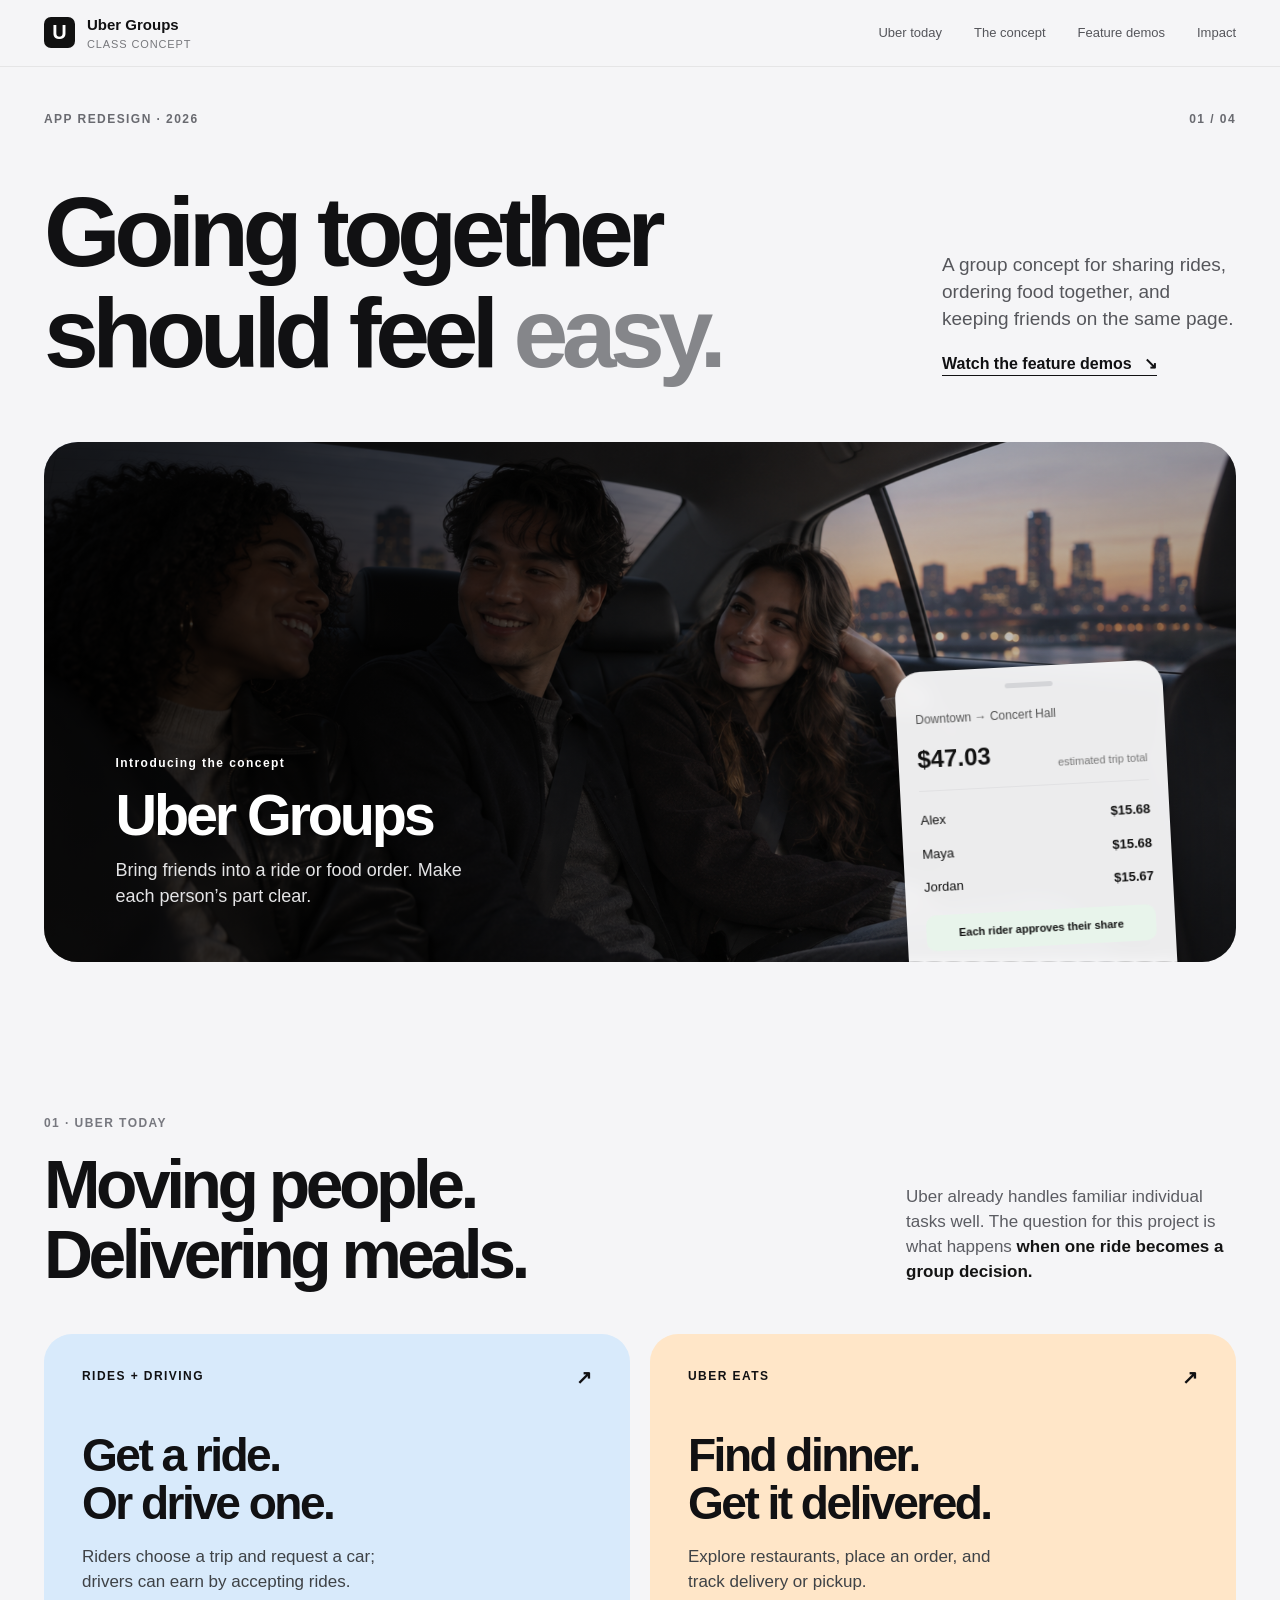
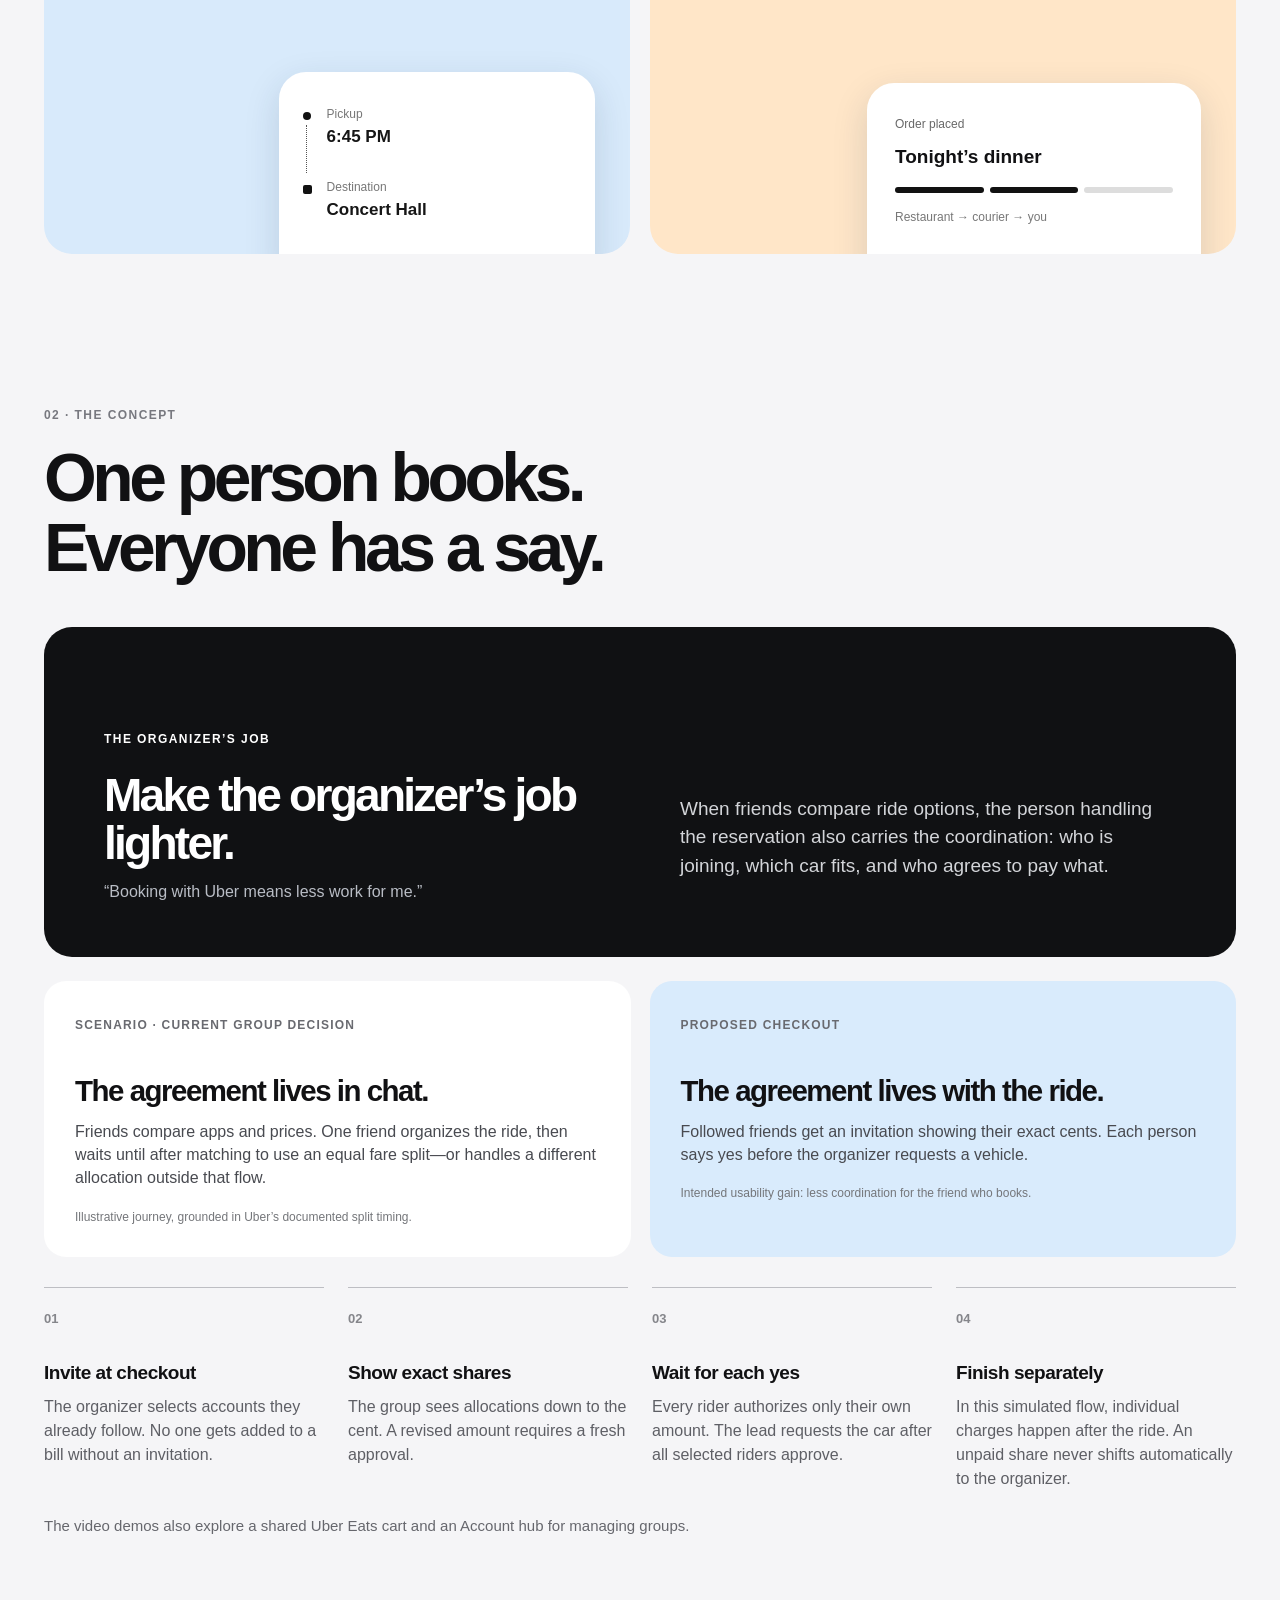
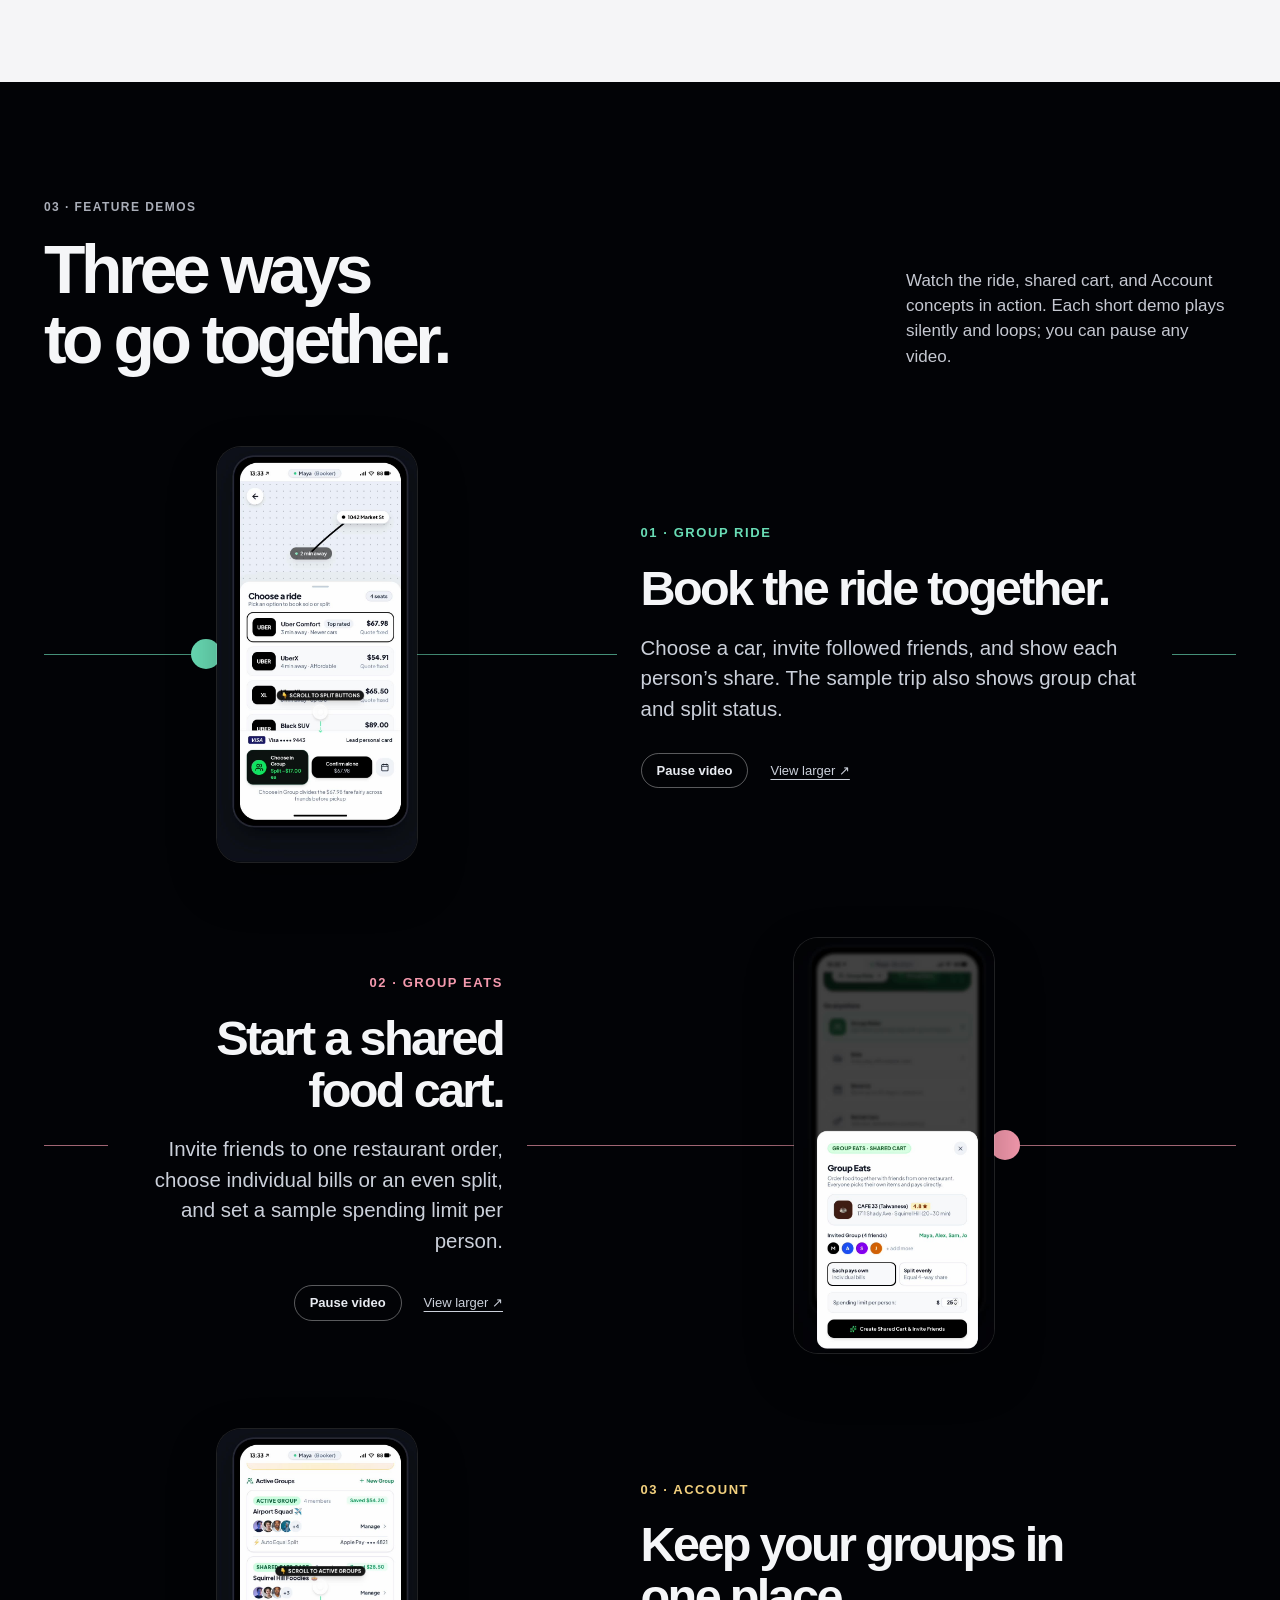
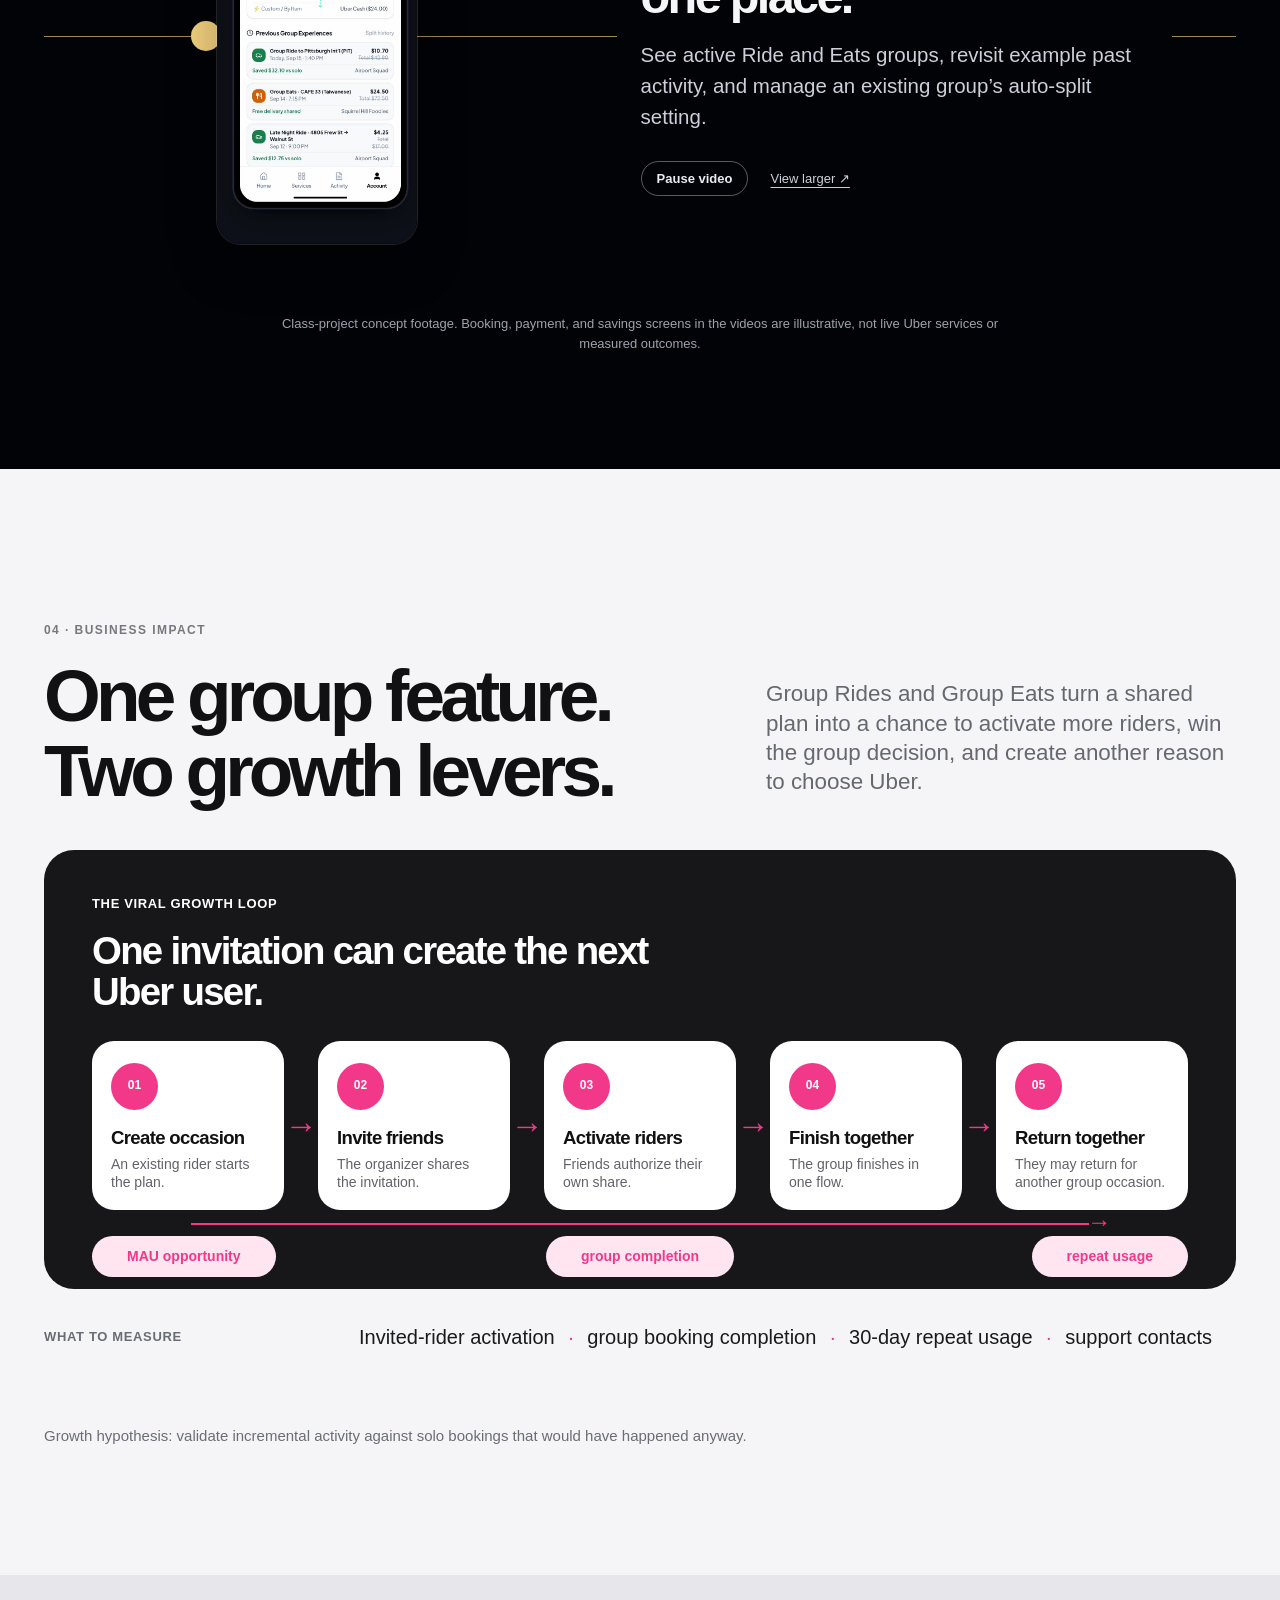
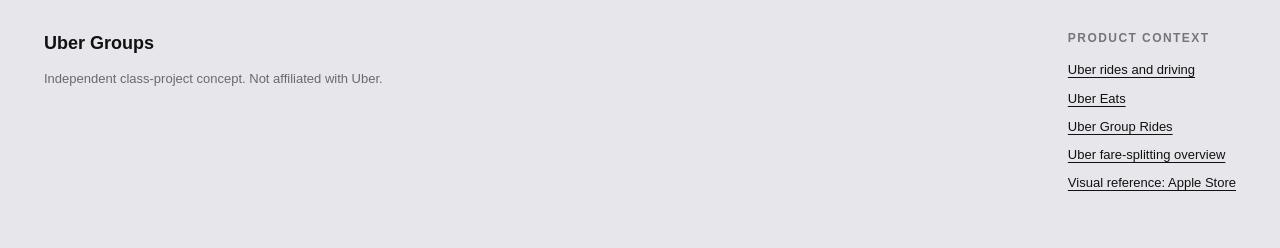
==== commit ab0127b8: "Add files via upload" ====
--- a/index.html
+++ b/index.html
@@ -15,12 +15,12 @@
     <header class="site-header">
       <nav class="nav shell" aria-label="Main navigation">
         <a class="brand" href="#top" aria-label="Uber Groups, top of page"><span class="brand-square">U</span><span>Uber Groups <small>Class concept</small></span></a>
-        <div class="nav-links"><a href="#today">Uber today</a><a href="#concept">The concept</a><a href="#prototype">Feature demos</a><a href="#impact">Impact</a><a href="#value">Value drivers</a></div><a class="mobile-nav" href="#prototype">Feature demos ↘</a>
+        <div class="nav-links"><a href="#today">Uber today</a><a href="#concept">The concept</a><a href="#prototype">Feature demos</a><a href="#impact">Impact</a></div><a class="mobile-nav" href="#prototype">Feature demos ↘</a>
       </nav>
     </header>
     <main id="main">
       <section id="top" class="hero shell">
-        <div class="hero-topline"><span>APP REDESIGN · 2026</span><span>01 / 05</span></div>
+        <div class="hero-topline"><span>APP REDESIGN · 2026</span><span>01 / 04</span></div>
         <div class="hero-intro"><h1>Going together<br>should feel <em>easy.</em></h1><div><p>A group concept for sharing rides, ordering food together, and keeping friends on the same page.</p><a class="text-link" href="#prototype">Watch the feature demos <span aria-hidden="true">↘</span></a></div></div>
         <div class="hero-feature" aria-label="Uber Groups concept preview">
           <div class="hero-feature-copy"><span class="eyebrow">Introducing the concept</span><h2>Uber Groups</h2><p>Bring friends into a ride or food order. Make each person’s part clear.</p></div>
@@ -111,29 +111,6 @@
         <p class="growth-hypothesis">Growth hypothesis: validate incremental activity against solo bookings that would have happened anyway.</p>
       </section>
 
-      <section id="value" class="section shell value-section">
-        <div class="section-heading value-intro">
-          <div><span class="section-number">05 · VALUE DRIVERS</span><h2>Two features.<br>Two paths to value.</h2></div>
-          <p>The opportunity is different for rides and meals, so each feature needs its own success metric.</p>
-        </div>
-        <div class="value-grid">
-          <article class="value-card value-card--ride">
-            <span class="value-kicker">GROUP RIDES</span>
-            <h3>Win the group decision</h3>
-            <p>A shared checkout can make Uber easier to agree on when friends compare options.</p>
-            <div class="value-pills"><span>more completed group trips</span><span>vehicle / stop upgrades</span></div>
-            <strong class="value-measure">Measure: completion · selection mix · total fare per occasion</strong>
-          </article>
-          <article class="value-card value-card--eats">
-            <span class="value-kicker">GROUP EATS</span>
-            <h3>Grow the group occasion</h3>
-            <p>One shared cart may help Uber Eats capture a larger or more frequent group order.</p>
-            <div class="value-pills"><span>larger shared baskets</span><span>more group orders</span></div>
-            <strong class="value-measure">Measure: order value · contribution margin · repeat orders</strong>
-          </article>
-        </div>
-        <div class="success-bar"><div><span>SUCCESS LOOKS LIKE</span><strong>More active riders. More group occasions. Stronger repeat usage.</strong></div><p>A larger total fare alone does not prove higher Uber profit.</p></div>
-      </section>
     </main>
     <footer class="footer"><div class="shell footer-inner"><div><strong>Uber Groups</strong><p>Independent class-project concept. Not affiliated with Uber.</p></div><div class="source-links"><span>PRODUCT CONTEXT</span><a href="https://www.uber.com/" target="_blank" rel="noopener noreferrer">Uber rides and driving</a><a href="https://www.ubereats.com/" target="_blank" rel="noopener noreferrer">Uber Eats</a><a href="https://www.uber.com/us/en/ride/group-rides/" target="_blank" rel="noopener noreferrer">Uber Group Rides</a><a href="https://www.uber.com/us/en/u/ride-for-less/" target="_blank" rel="noopener noreferrer">Uber fare-splitting overview</a><a href="https://www.apple.com/store" target="_blank" rel="noopener noreferrer">Visual reference: Apple Store</a></div></div></footer>
   </body>
--- a/style.css
+++ b/style.css
@@ -46,14 +46,14 @@
 @media(max-width:400px){.feature-card h3{font-size:2.45rem}.feature-card-copy p{font-size:18px}.feature-card-controls{gap:16px}.video-toggle{font-size:12px;padding:8px 11px}}
 #today .section-heading strong{font-weight:800;color:#141414}
 
-/* Business impact and value-driver story */
-#impact,#value{scroll-margin-top:65px}
+/* Business impact story */
+#impact{scroll-margin-top:65px}
 .impact-section{padding-bottom:128px}
 .impact-intro{margin-bottom:42px}
-.impact-intro h2,.value-intro h2{font-size:clamp(3.35rem,5.7vw,6.8rem)}
-.impact-intro>p,.value-intro>p{max-width:470px;font-size:clamp(1.2rem,1.75vw,1.7rem);line-height:1.3;color:#666870;margin-bottom:12px}
+.impact-intro h2{font-size:clamp(3.35rem,5.7vw,6.8rem)}
+.impact-intro>p{max-width:470px;font-size:clamp(1.2rem,1.75vw,1.7rem);line-height:1.3;color:#666870;margin-bottom:12px}
 .growth-loop{background:#171719;color:#fff;border-radius:30px;padding:44px 48px 12px;overflow:hidden}
-.growth-loop-kicker,.value-kicker,.measure-row>strong,.success-bar span{font-size:13px;font-weight:800;letter-spacing:.05em}
+.growth-loop-kicker,.measure-row>strong{font-size:13px;font-weight:800;letter-spacing:.05em}
 .growth-loop-kicker{display:block}
 .growth-loop h3{font-size:clamp(2rem,3vw,3.3rem);letter-spacing:-.045em;line-height:1.06;margin:18px 0 28px}
 .growth-steps{display:grid;grid-template-columns:minmax(0,1fr) 34px minmax(0,1fr) 34px minmax(0,1fr) 34px minmax(0,1fr) 34px minmax(0,1fr);align-items:center;gap:0}
@@ -73,26 +73,6 @@
 .measure-row p{font-size:20px;line-height:1.35;margin:0;color:#191a1d}
 .measure-row p span{color:#f23889;padding:0 8px}
 .growth-hypothesis{font-size:15px;color:#6b6d75;margin:74px 0 0}
-.value-section{padding-top:116px;padding-bottom:145px}
-.value-intro{margin-bottom:48px}
-.value-grid{display:grid;grid-template-columns:1fr 1fr;gap:23px}
-.value-card{min-height:398px;border-radius:30px;padding:49px 56px 34px;display:flex;flex-direction:column;border:1px solid #dedee2}
-.value-card--ride{background:#171719;color:#fff;border-color:#171719}
-.value-card--eats{background:#fff;color:#111}
-.value-kicker{color:#f23889}
-.value-card h3{font-size:clamp(2rem,3vw,3.1rem);letter-spacing:-.05em;line-height:1.07;margin:36px 0 14px}
-.value-card p{font-size:20px;line-height:1.35;color:#696b73;max-width:560px;margin:0}
-.value-card--ride p{color:#d2d3d7}
-.value-pills{display:flex;gap:16px;margin-top:29px;flex-wrap:wrap}
-.value-pills span{border-radius:999px;background:#2d2e33;color:#fff;padding:8px 26px;font-size:13px;font-weight:750;text-align:center}
-.value-card--eats .value-pills span{background:#ffe3ef;color:#f23889}
-.value-measure{margin-top:auto;padding-top:35px;font-size:16px;line-height:1.3;color:#c9cbd1}
-.value-card--eats .value-measure{color:#686a72}
-.success-bar{display:flex;justify-content:space-between;align-items:center;gap:44px;margin-top:36px;padding:32px 55px;border:1px solid #dedee2;border-radius:27px;background:#fff}
-.success-bar>div{display:flex;flex-direction:column;gap:14px}
-.success-bar span{color:#6b6d75}
-.success-bar strong{font-size:20px;line-height:1.25}
-.success-bar p{max-width:380px;text-align:right;font-size:17px;line-height:1.25;color:#696b73;margin:0}
-@media(max-width:1100px){.growth-loop{padding-inline:30px}.growth-steps h4{font-size:17px}.growth-steps p{font-size:13px}.measure-row{grid-template-columns:220px 1fr}.value-card{padding-inline:38px}}
-@media(max-width:820px){.nav-links{gap:16px}.growth-steps{grid-template-columns:1fr;gap:14px}.growth-arrow{transform:rotate(90deg);font-size:26px}.growth-steps article{min-height:130px}.growth-steps p{max-width:none}.growth-outcomes{gap:12px}.growth-outcomes span{padding-inline:18px;font-size:12px}.measure-row{display:block}.measure-row p{margin-top:15px}.value-grid{grid-template-columns:1fr}.success-bar{display:block;padding:29px 32px}.success-bar p{text-align:left;margin-top:22px}}
-@media(max-width:740px){.impact-intro>p,.value-intro>p{font-size:19px;margin-top:21px}.growth-loop{padding:30px 21px 12px;border-radius:25px}.growth-loop h3{font-size:2.05rem;margin-bottom:24px}.growth-outcomes{grid-template-columns:1fr;gap:10px;padding-top:24px}.growth-outcomes::before,.growth-outcomes::after{display:none}.growth-outcomes span,.growth-outcomes span:nth-child(2),.growth-outcomes span:nth-child(3){justify-self:start}.growth-hypothesis{margin-top:45px}.value-section{padding-top:90px}.value-card{min-height:360px;padding:36px 29px 30px}.value-card h3{font-size:2.45rem;margin-top:26px}.value-card p{font-size:18px}.success-bar strong{font-size:18px}.desktop-break{display:none}}
+@media(max-width:1100px){.growth-loop{padding-inline:30px}.growth-steps h4{font-size:17px}.growth-steps p{font-size:13px}.measure-row{grid-template-columns:220px 1fr}}
+@media(max-width:820px){.nav-links{gap:16px}.growth-steps{grid-template-columns:1fr;gap:14px}.growth-arrow{transform:rotate(90deg);font-size:26px}.growth-steps article{min-height:130px}.growth-steps p{max-width:none}.growth-outcomes{gap:12px}.growth-outcomes span{padding-inline:18px;font-size:12px}.measure-row{display:block}.measure-row p{margin-top:15px}}
+@media(max-width:740px){.impact-intro>p{font-size:19px;margin-top:21px}.growth-loop{padding:30px 21px 12px;border-radius:25px}.growth-loop h3{font-size:2.05rem;margin-bottom:24px}.growth-outcomes{grid-template-columns:1fr;gap:10px;padding-top:24px}.growth-outcomes::before,.growth-outcomes::after{display:none}.growth-outcomes span,.growth-outcomes span:nth-child(2),.growth-outcomes span:nth-child(3){justify-self:start}.growth-hypothesis{margin-top:45px}.desktop-break{display:none}}
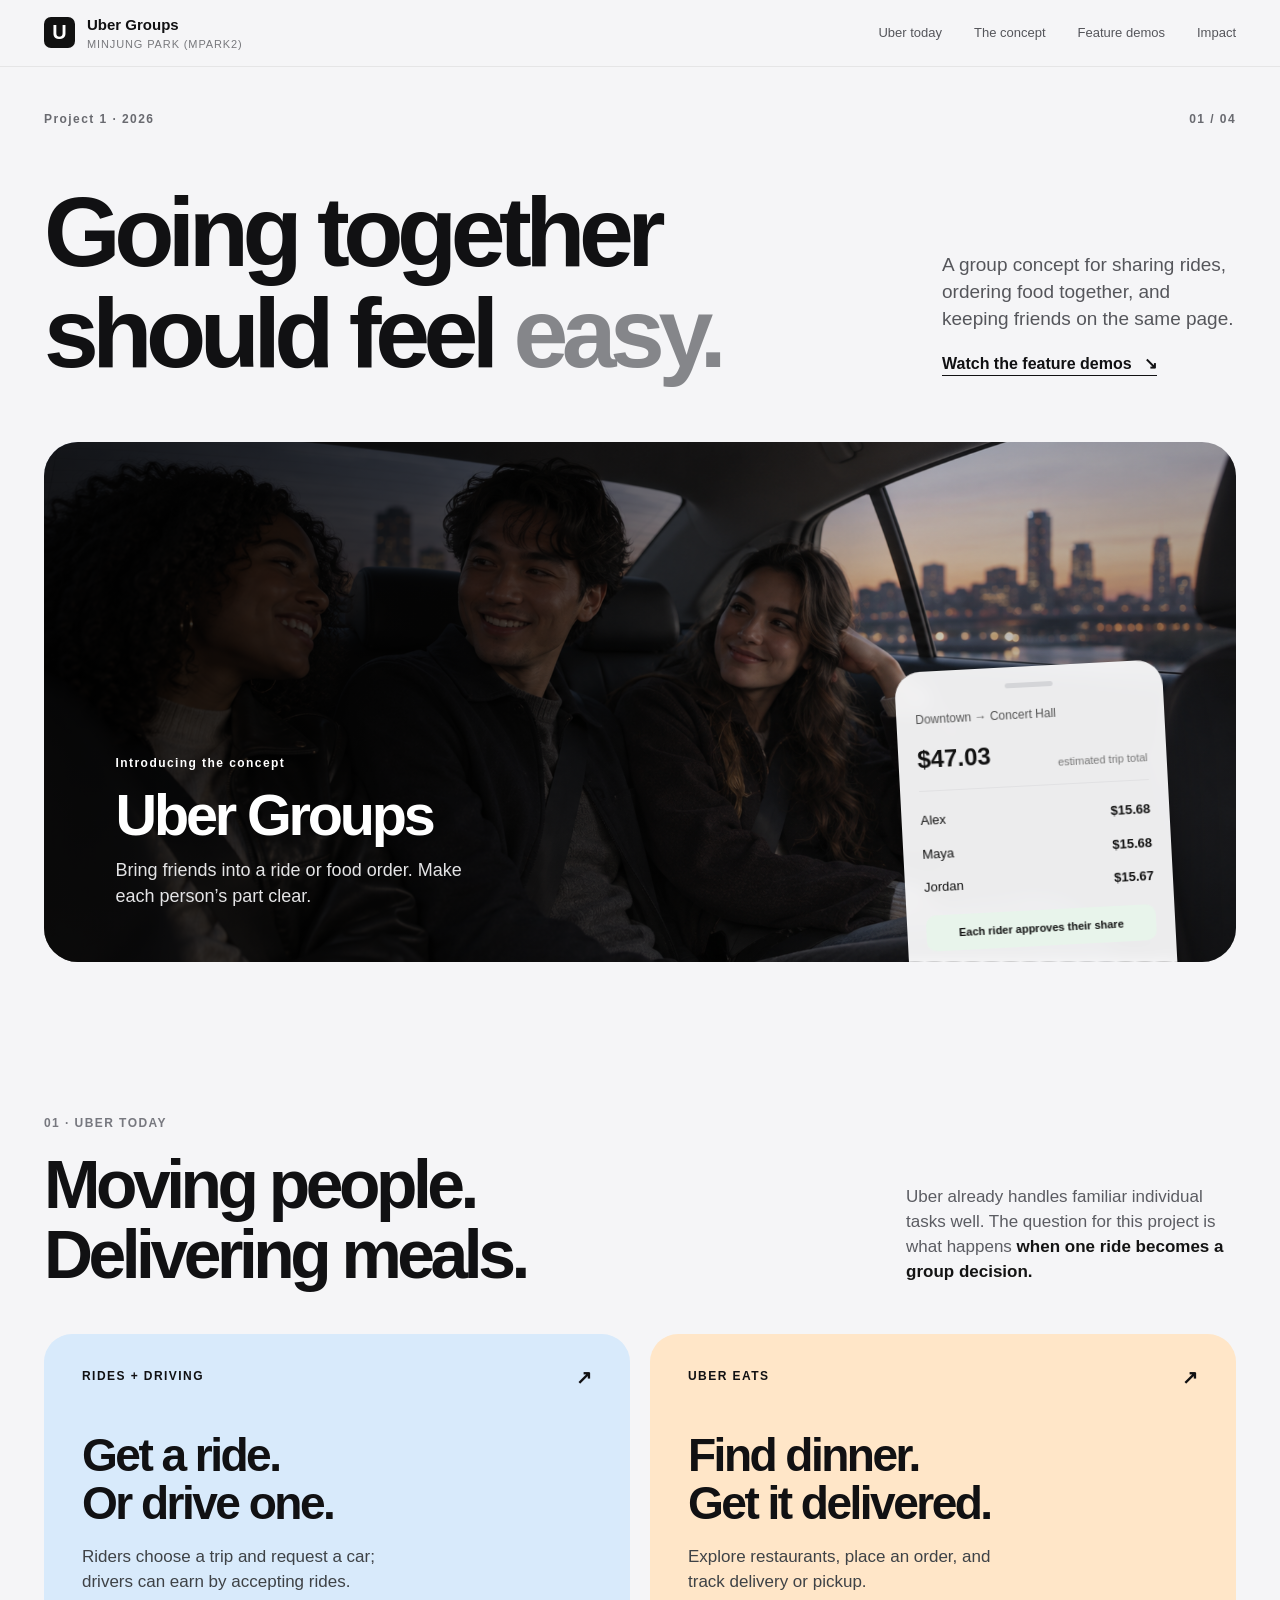
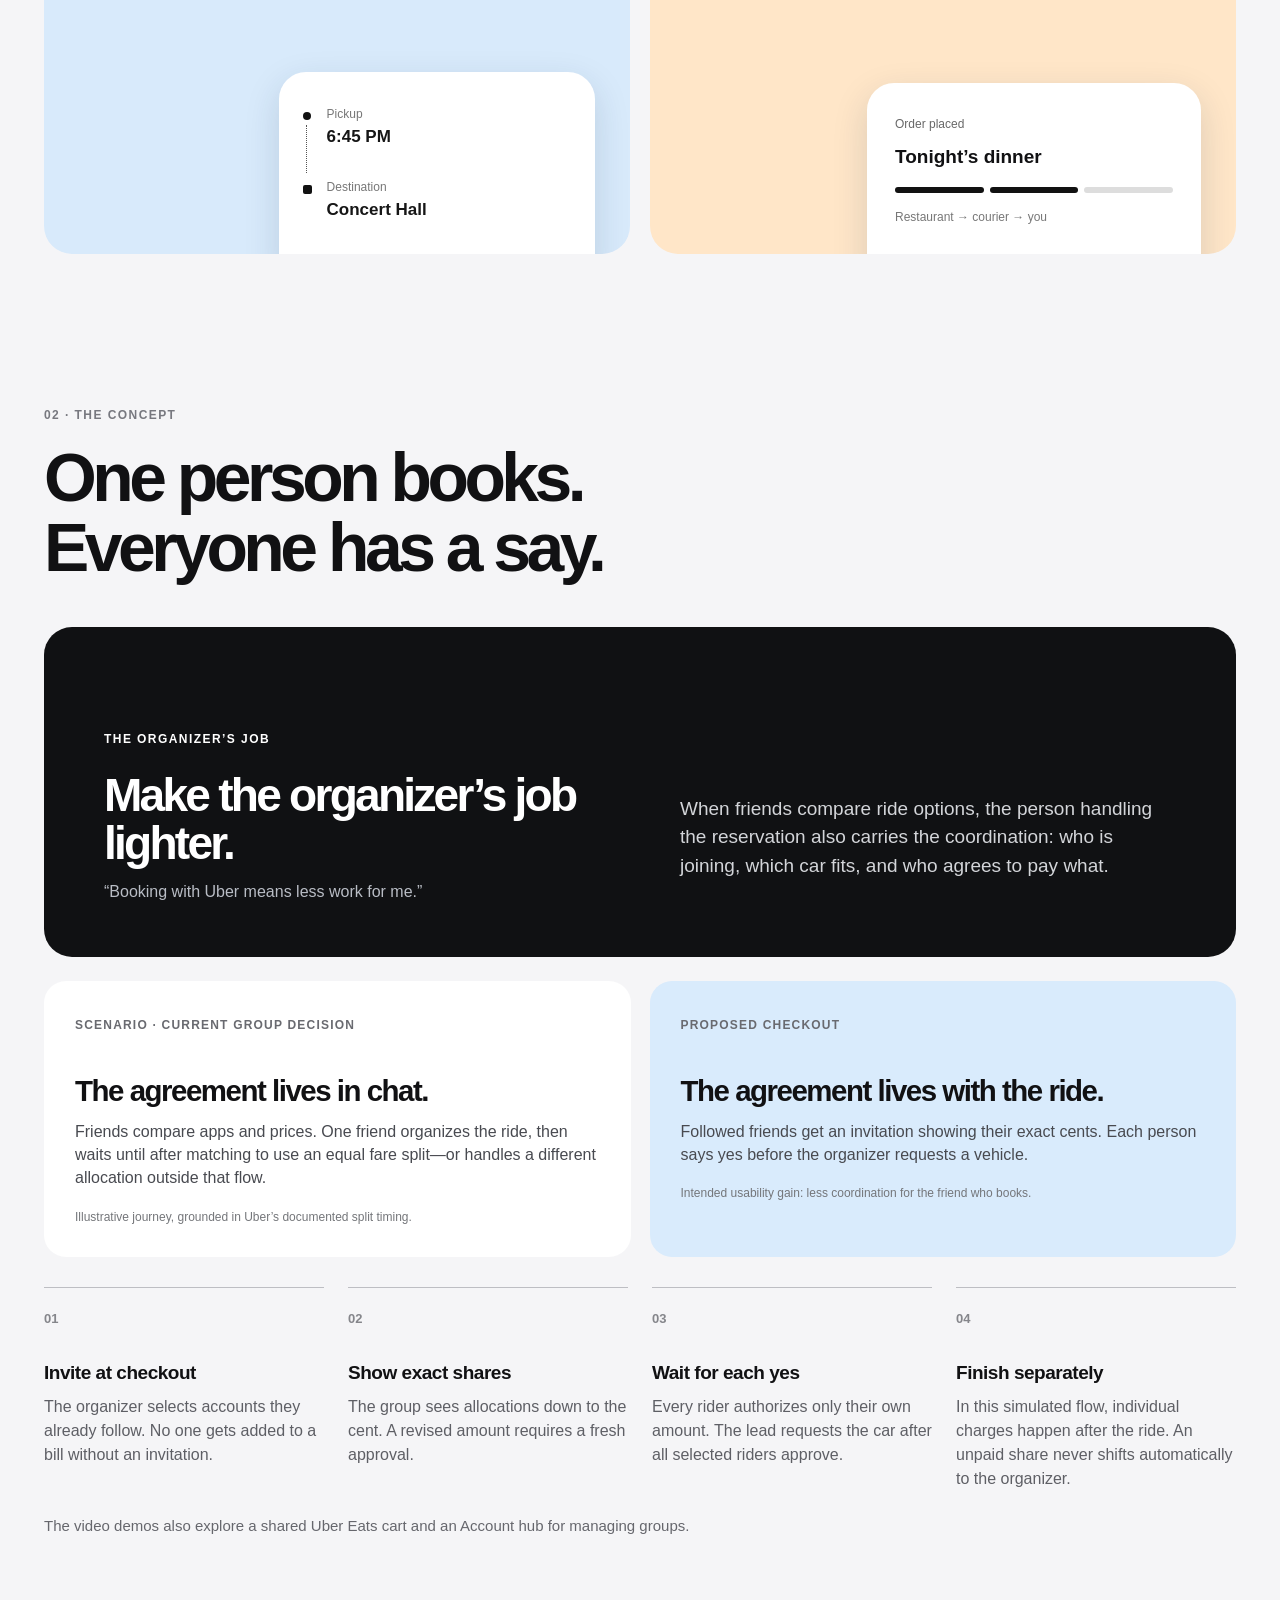
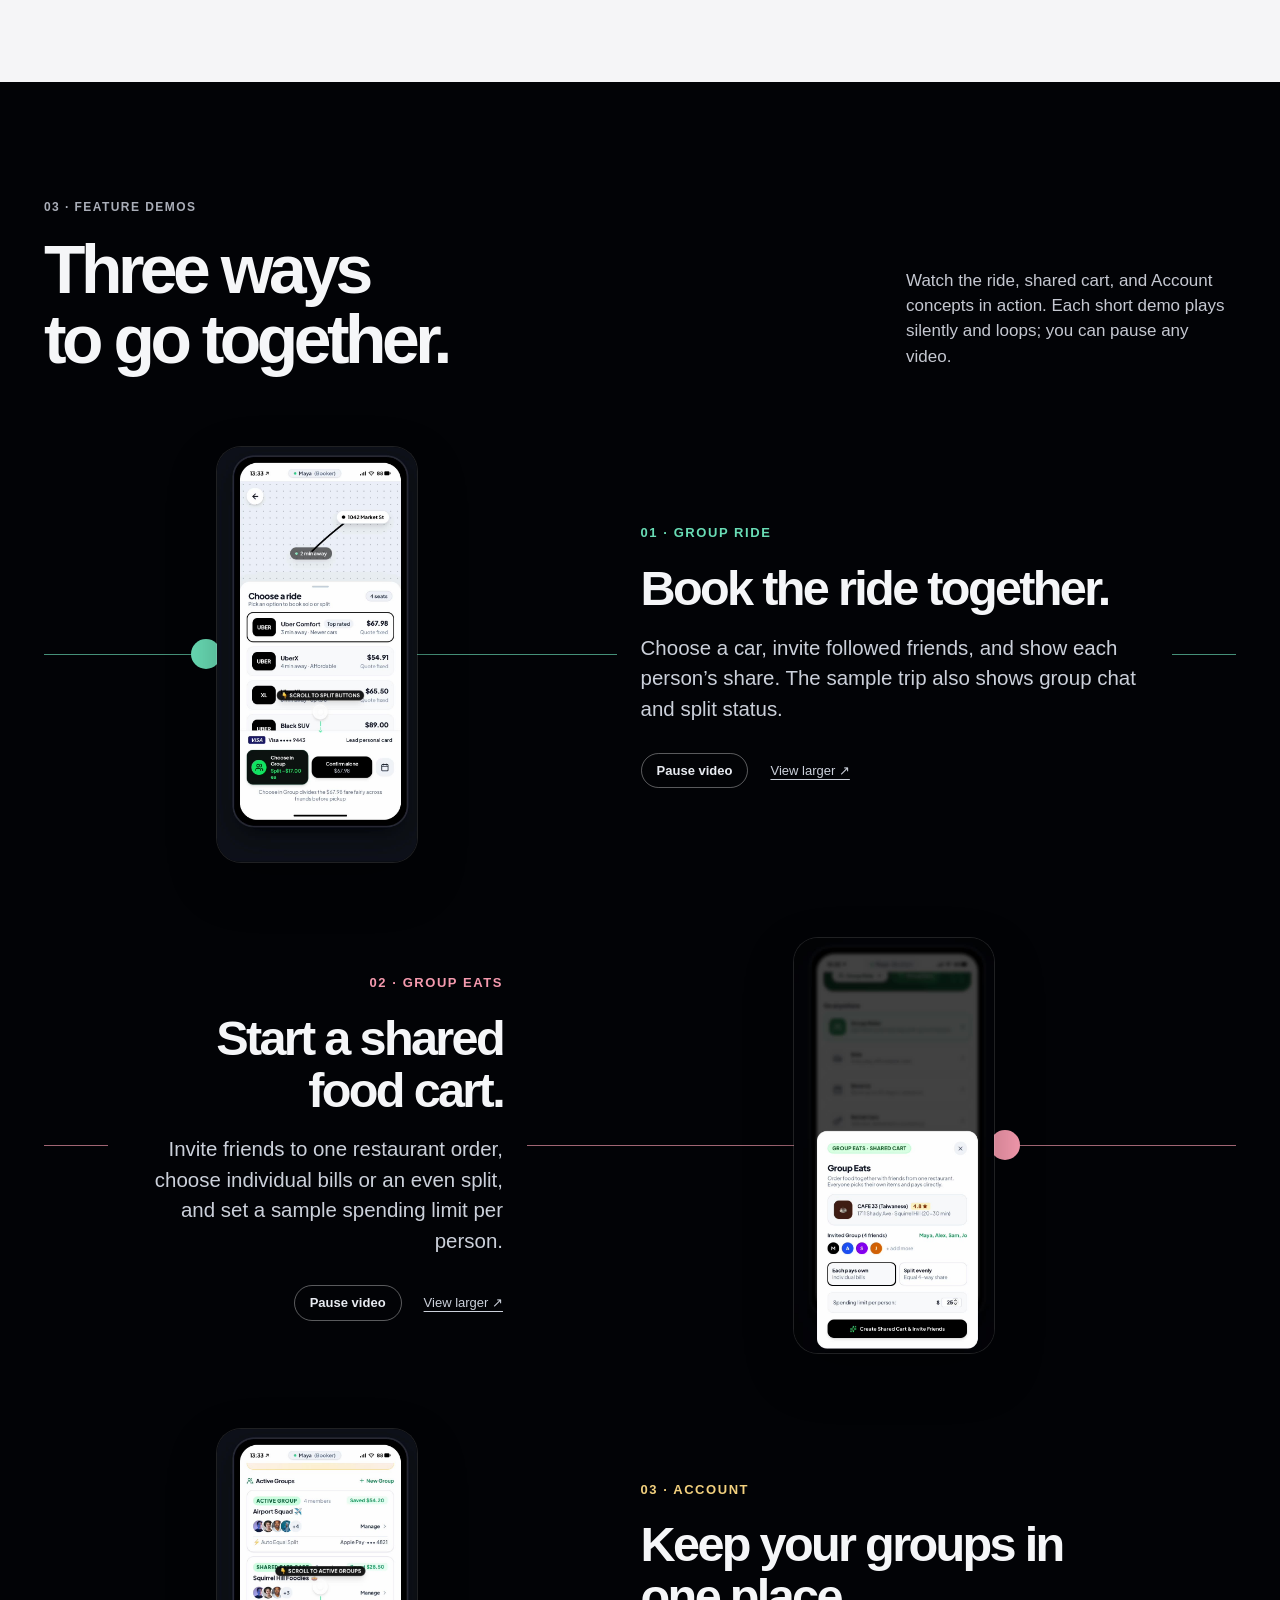
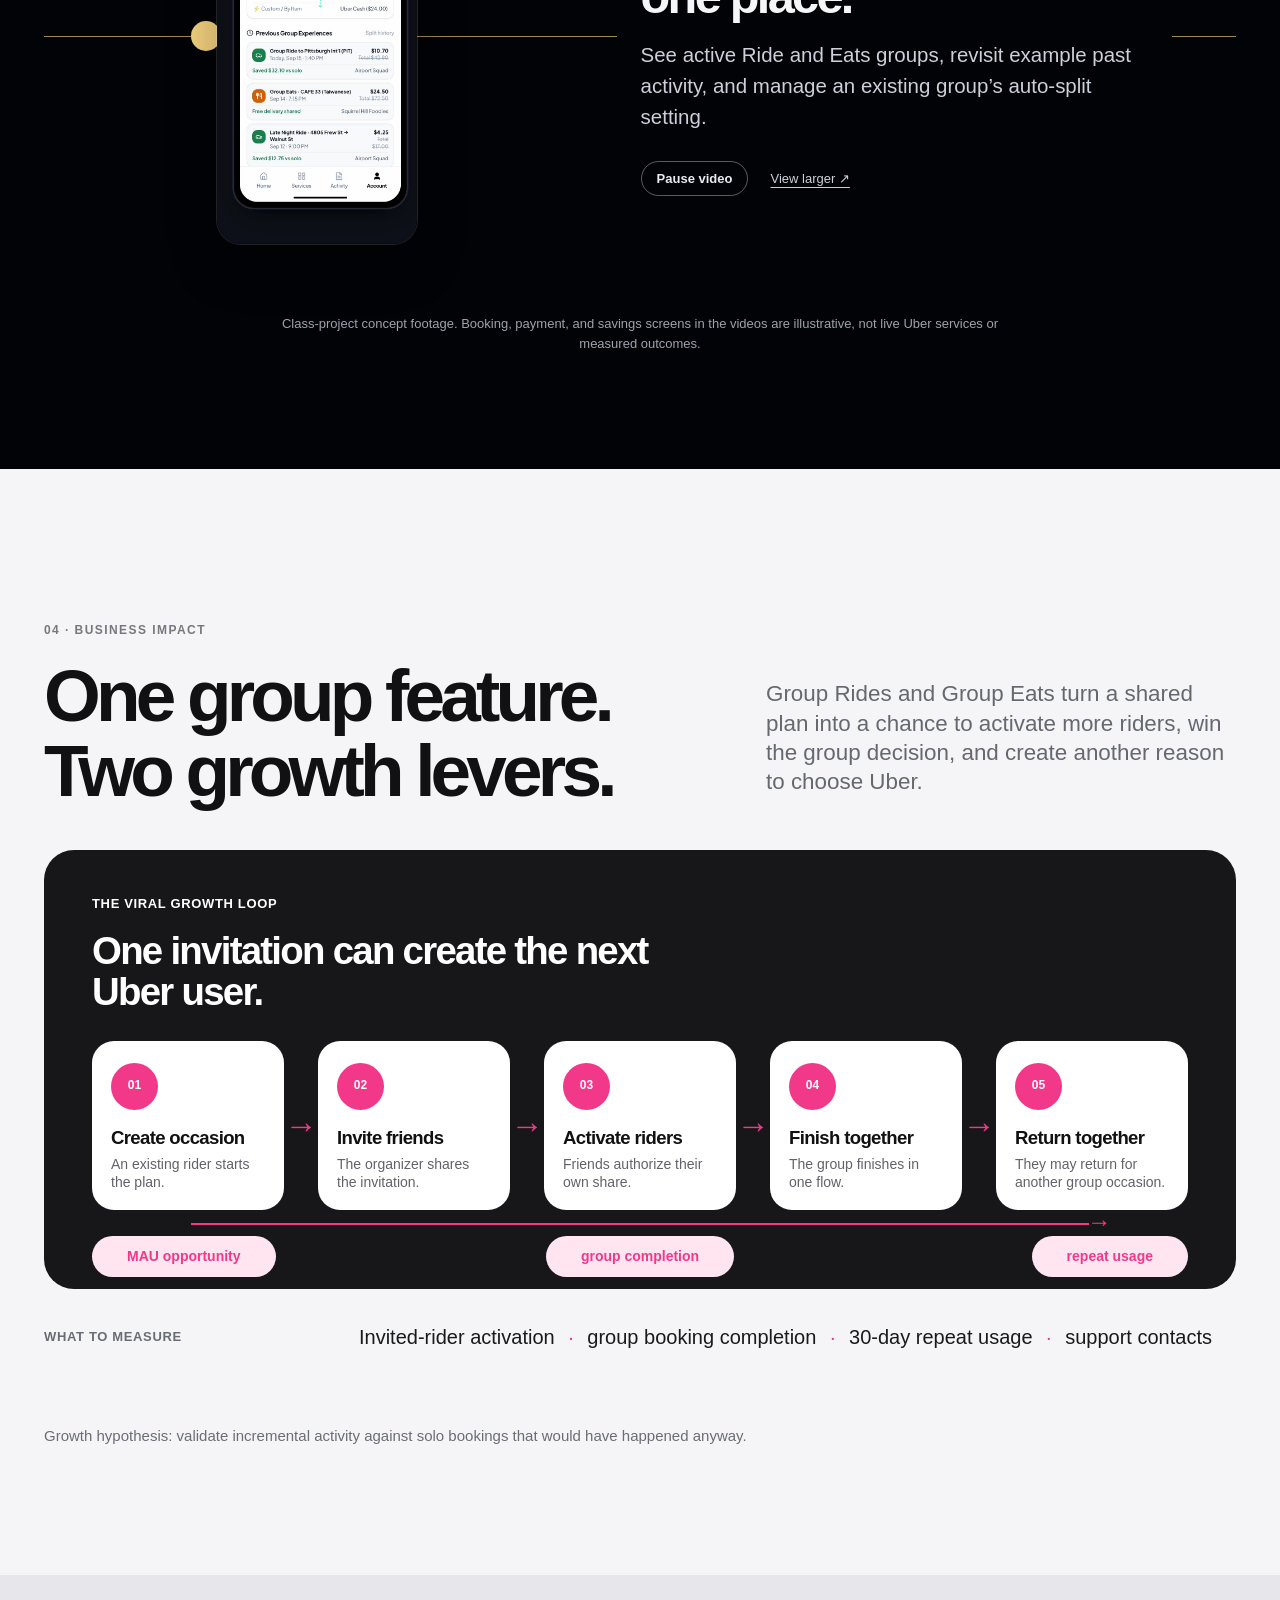
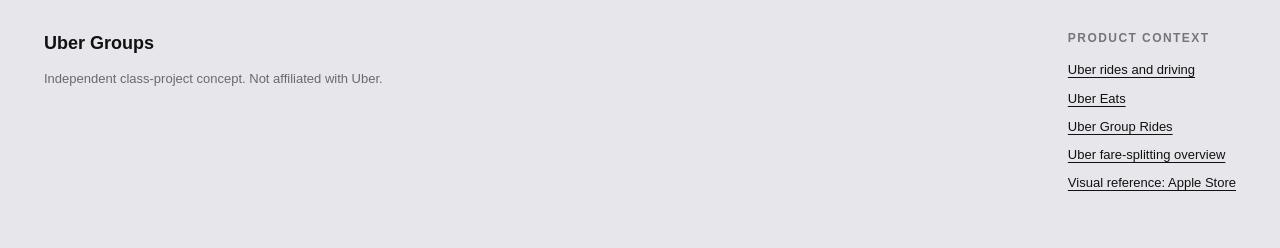
==== commit bbec1f73: "Update index.html" ====
--- a/index.html
+++ b/index.html
@@ -14,13 +14,13 @@
     <a class="skip-link" href="#main">Skip to content</a>
     <header class="site-header">
       <nav class="nav shell" aria-label="Main navigation">
-        <a class="brand" href="#top" aria-label="Uber Groups, top of page"><span class="brand-square">U</span><span>Uber Groups <small>Class concept</small></span></a>
+        <a class="brand" href="#top" aria-label="Uber Groups, top of page"><span class="brand-square">U</span><span>Uber Groups <small>Minjung Park (mpark2)</small></span></a>
         <div class="nav-links"><a href="#today">Uber today</a><a href="#concept">The concept</a><a href="#prototype">Feature demos</a><a href="#impact">Impact</a></div><a class="mobile-nav" href="#prototype">Feature demos ↘</a>
       </nav>
     </header>
     <main id="main">
       <section id="top" class="hero shell">
-        <div class="hero-topline"><span>APP REDESIGN · 2026</span><span>01 / 04</span></div>
+        <div class="hero-topline"><span>Project 1 · 2026</span><span>01 / 04</span></div>
         <div class="hero-intro"><h1>Going together<br>should feel <em>easy.</em></h1><div><p>A group concept for sharing rides, ordering food together, and keeping friends on the same page.</p><a class="text-link" href="#prototype">Watch the feature demos <span aria-hidden="true">↘</span></a></div></div>
         <div class="hero-feature" aria-label="Uber Groups concept preview">
           <div class="hero-feature-copy"><span class="eyebrow">Introducing the concept</span><h2>Uber Groups</h2><p>Bring friends into a ride or food order. Make each person’s part clear.</p></div>
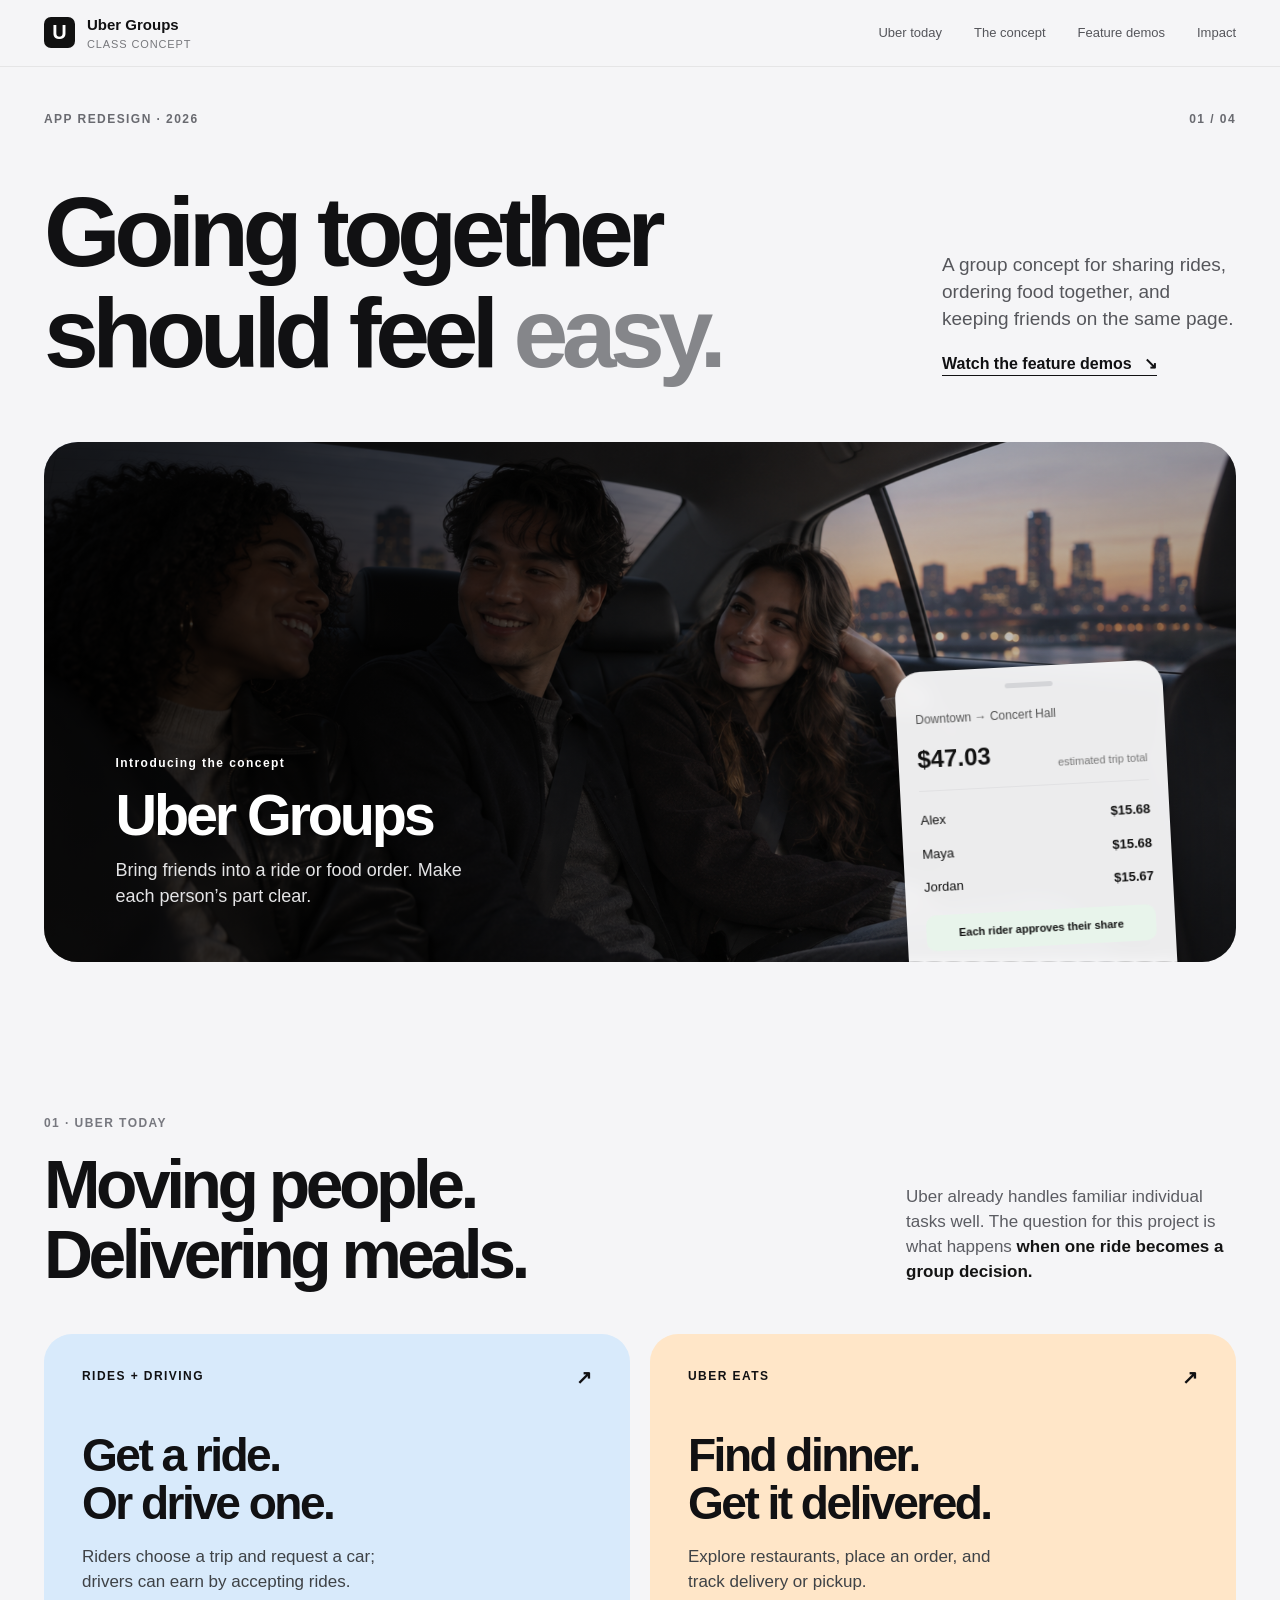
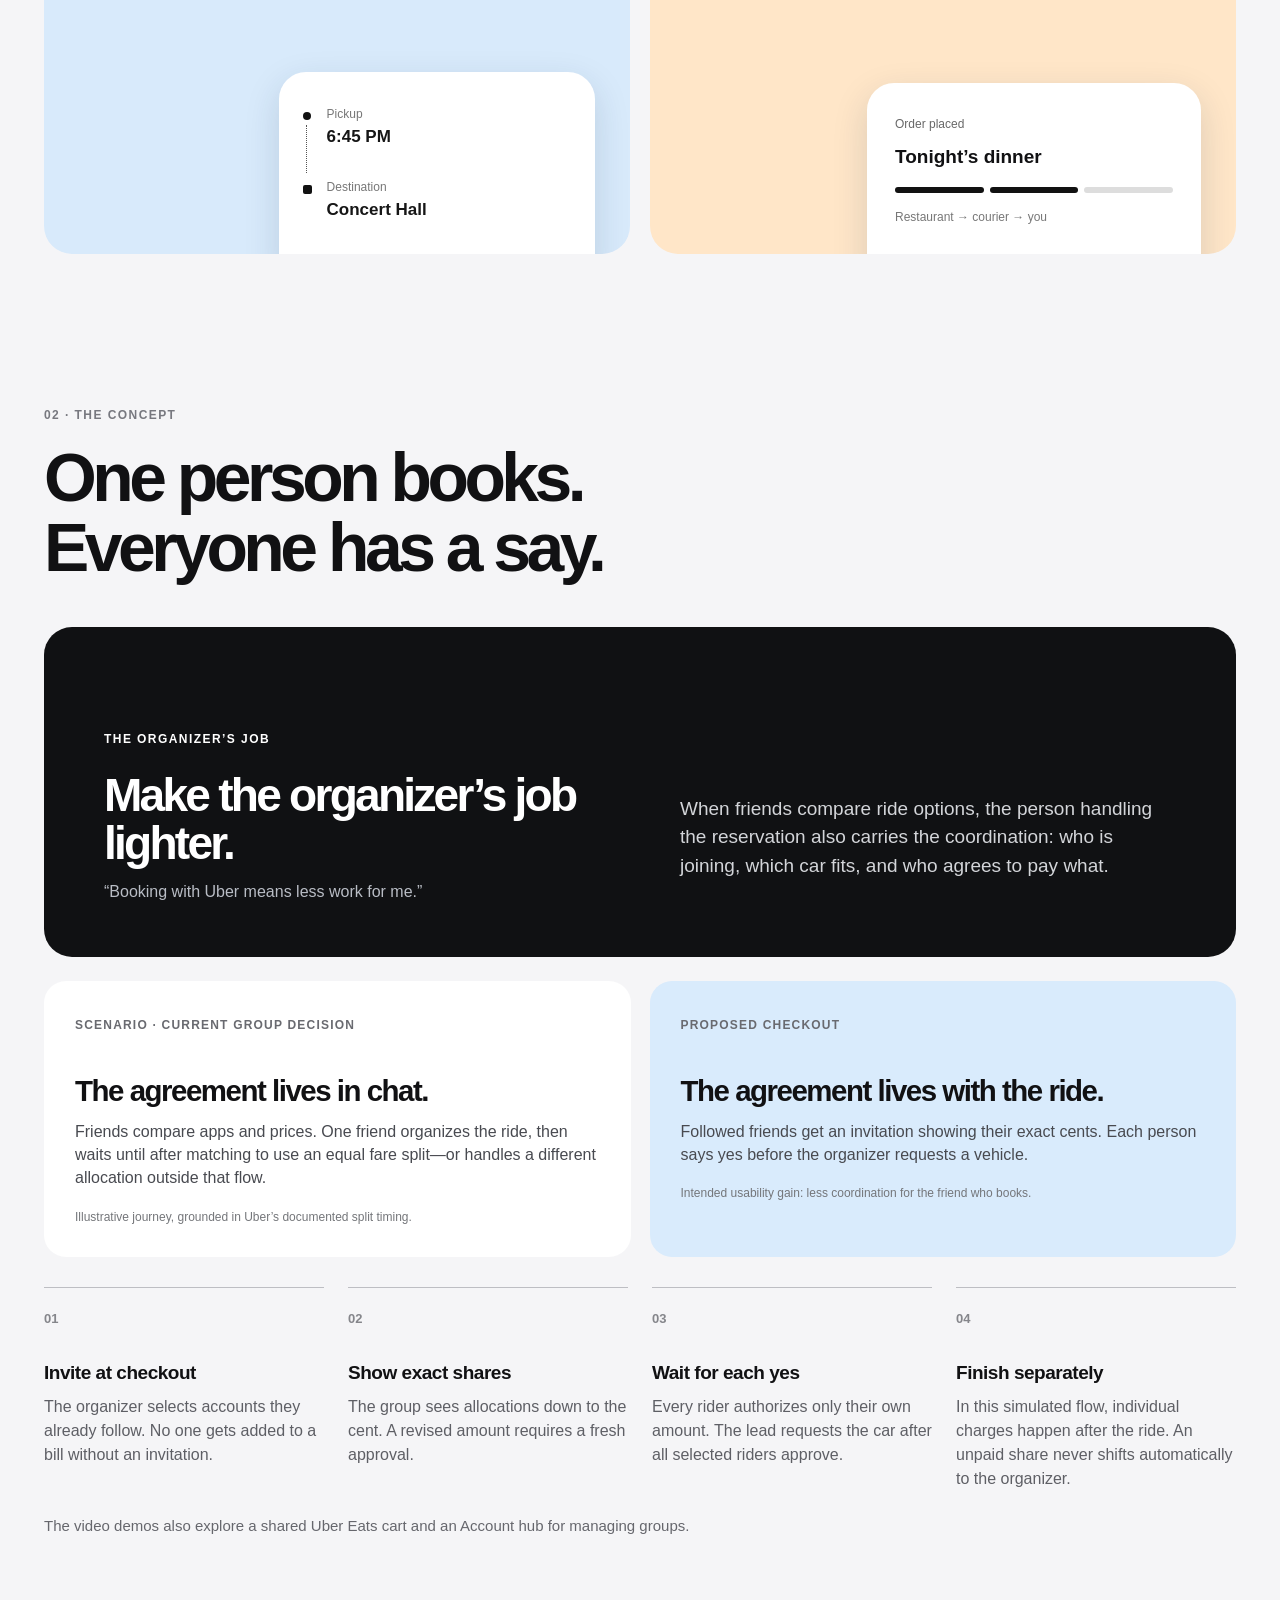
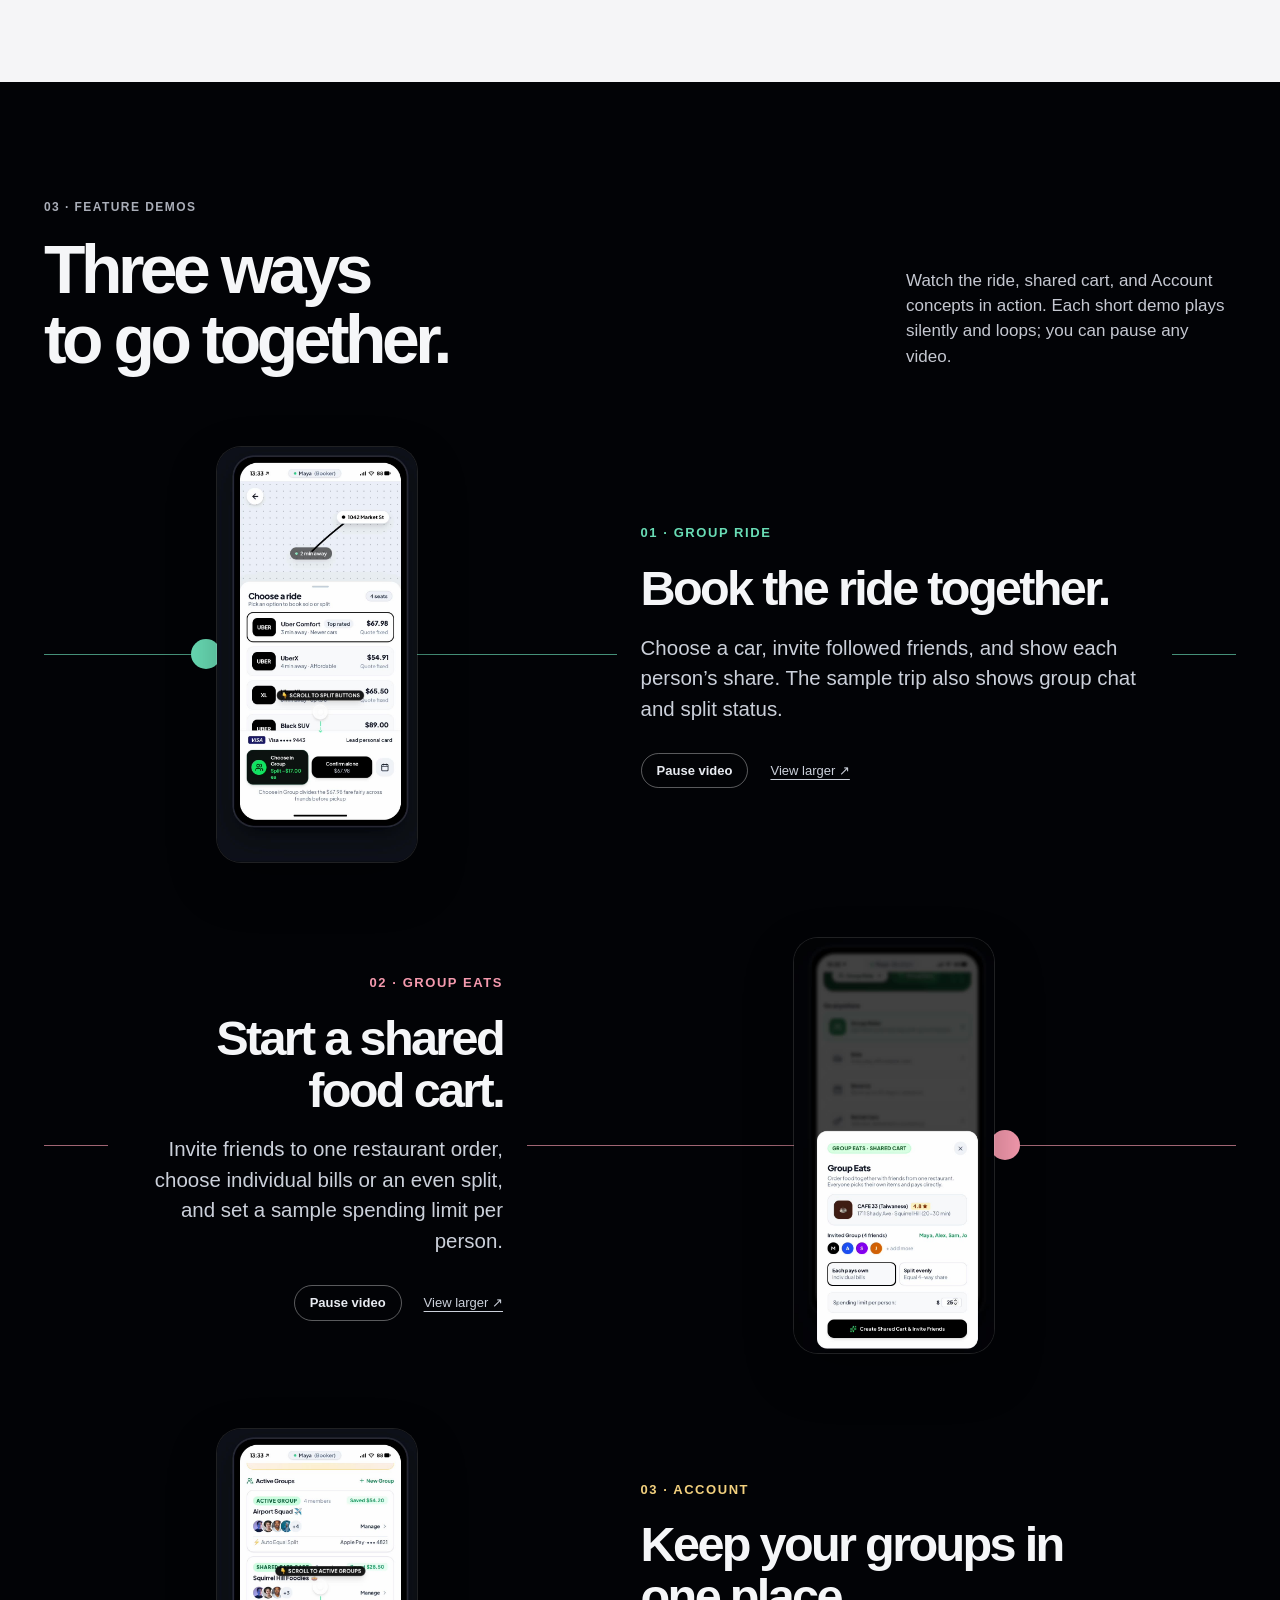
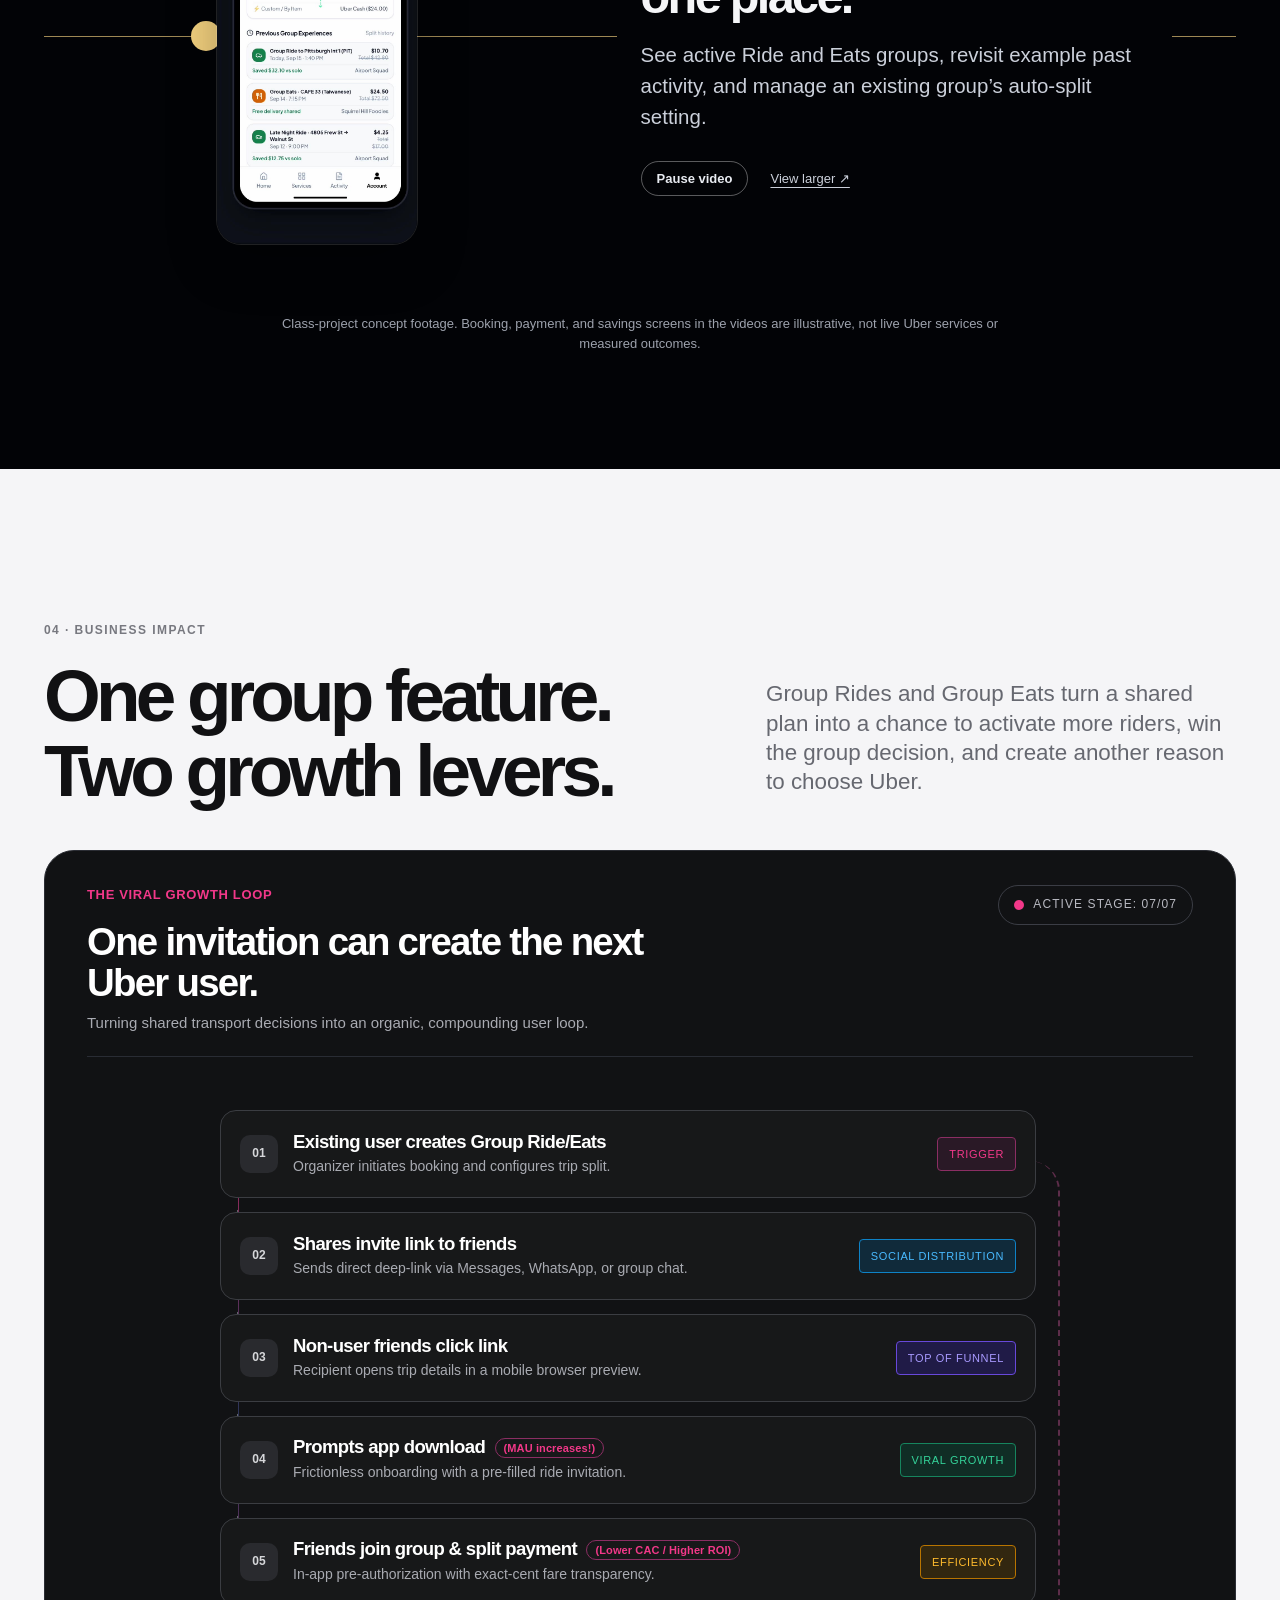
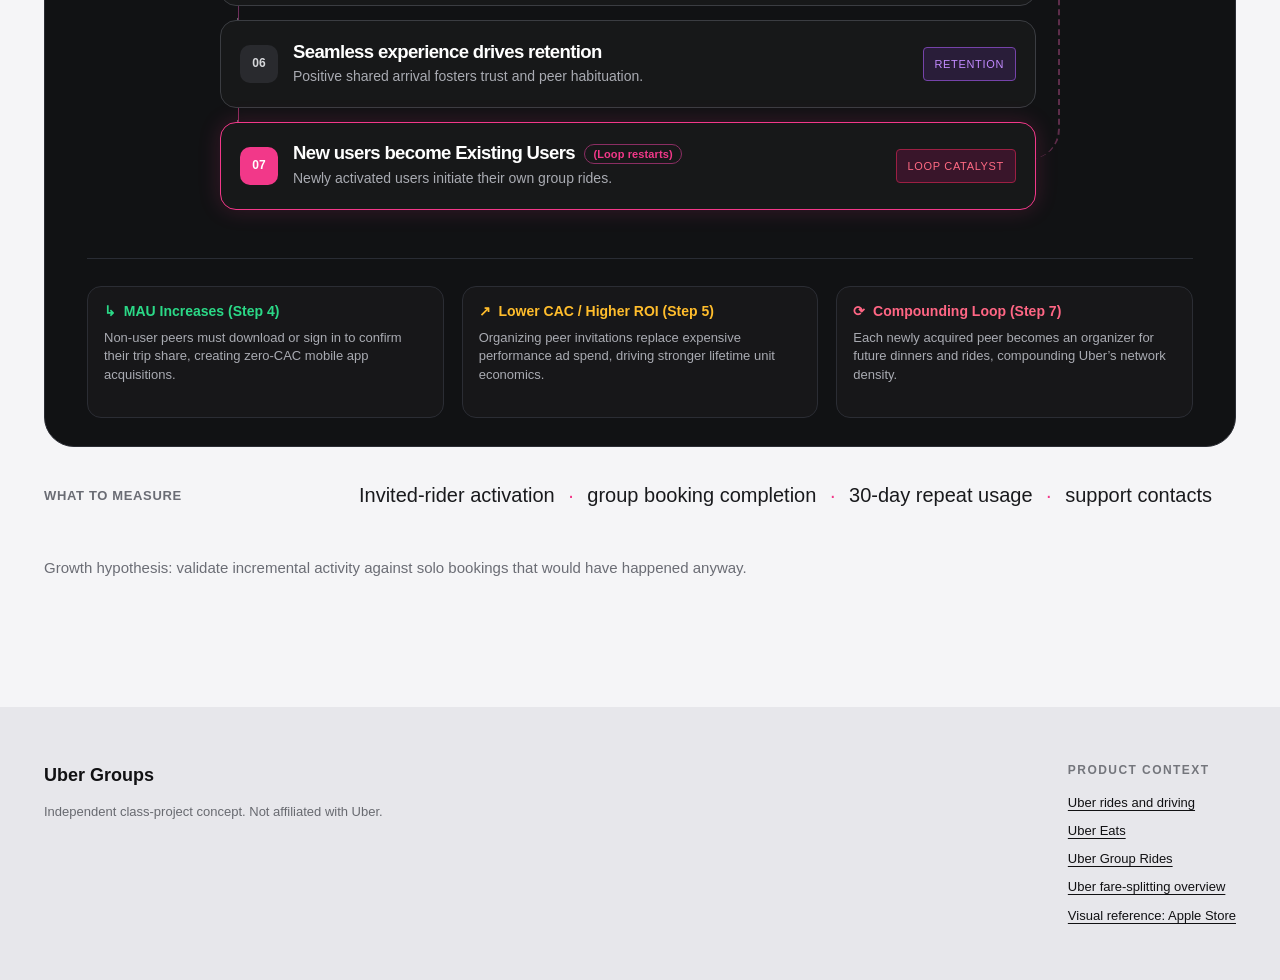
==== commit 72de2359: "Add files via upload" ====
--- a/index.html
+++ b/index.html
@@ -14,13 +14,13 @@
     <a class="skip-link" href="#main">Skip to content</a>
     <header class="site-header">
       <nav class="nav shell" aria-label="Main navigation">
-        <a class="brand" href="#top" aria-label="Uber Groups, top of page"><span class="brand-square">U</span><span>Uber Groups <small>Minjung Park (mpark2)</small></span></a>
+        <a class="brand" href="#top" aria-label="Uber Groups, top of page"><span class="brand-square">U</span><span>Uber Groups <small>Class concept</small></span></a>
         <div class="nav-links"><a href="#today">Uber today</a><a href="#concept">The concept</a><a href="#prototype">Feature demos</a><a href="#impact">Impact</a></div><a class="mobile-nav" href="#prototype">Feature demos ↘</a>
       </nav>
     </header>
     <main id="main">
       <section id="top" class="hero shell">
-        <div class="hero-topline"><span>Project 1 · 2026</span><span>01 / 04</span></div>
+        <div class="hero-topline"><span>APP REDESIGN · 2026</span><span>01 / 04</span></div>
         <div class="hero-intro"><h1>Going together<br>should feel <em>easy.</em></h1><div><p>A group concept for sharing rides, ordering food together, and keeping friends on the same page.</p><a class="text-link" href="#prototype">Watch the feature demos <span aria-hidden="true">↘</span></a></div></div>
         <div class="hero-feature" aria-label="Uber Groups concept preview">
           <div class="hero-feature-copy"><span class="eyebrow">Introducing the concept</span><h2>Uber Groups</h2><p>Bring friends into a ride or food order. Make each person’s part clear.</p></div>
@@ -92,20 +92,24 @@
           <p>Group Rides and Group Eats turn a shared plan into a chance to activate more riders, win the group decision, and create another reason to choose Uber.</p>
         </div>
         <div class="growth-loop">
-          <span class="growth-loop-kicker">THE VIRAL GROWTH LOOP</span>
-          <h3>One invitation can create the next<br class="desktop-break"> Uber user.</h3>
+          <div class="growth-loop-head">
+            <div><span class="growth-loop-kicker">THE VIRAL GROWTH LOOP</span><h3>One invitation can create the next<br class="desktop-break"> Uber user.</h3><p>Turning shared transport decisions into an organic, compounding user loop.</p></div>
+            <span class="growth-loop-status"><i aria-hidden="true"></i> ACTIVE STAGE: 07/07</span>
+          </div>
           <div class="growth-steps">
-            <article><span class="step-number">01</span><h4>Create occasion</h4><p>An existing rider starts the plan.</p></article>
-            <span class="growth-arrow" aria-hidden="true">→</span>
-            <article><span class="step-number">02</span><h4>Invite friends</h4><p>The organizer shares the invitation.</p></article>
-            <span class="growth-arrow" aria-hidden="true">→</span>
-            <article><span class="step-number">03</span><h4>Activate riders</h4><p>Friends authorize their own share.</p></article>
-            <span class="growth-arrow" aria-hidden="true">→</span>
-            <article><span class="step-number">04</span><h4>Finish together</h4><p>The group finishes in one flow.</p></article>
-            <span class="growth-arrow" aria-hidden="true">→</span>
-            <article><span class="step-number">05</span><h4>Return together</h4><p>They may return for another group occasion.</p></article>
+            <article class="growth-step growth-step--trigger"><span class="step-number">01</span><div><h4>Existing user creates Group Ride/Eats</h4><p>Organizer initiates booking and configures trip split.</p></div><span class="growth-tag growth-tag--pink">TRIGGER</span></article>
+            <article class="growth-step"><span class="step-number">02</span><div><h4>Shares invite link to friends</h4><p>Sends direct deep-link via Messages, WhatsApp, or group chat.</p></div><span class="growth-tag growth-tag--blue">SOCIAL DISTRIBUTION</span></article>
+            <article class="growth-step"><span class="step-number">03</span><div><h4>Non-user friends click link</h4><p>Recipient opens trip details in a mobile browser preview.</p></div><span class="growth-tag growth-tag--violet">TOP OF FUNNEL</span></article>
+            <article class="growth-step"><span class="step-number">04</span><div><h4>Prompts app download <b>(MAU increases!)</b></h4><p>Frictionless onboarding with a pre-filled ride invitation.</p></div><span class="growth-tag growth-tag--green">VIRAL GROWTH</span></article>
+            <article class="growth-step"><span class="step-number">05</span><div><h4>Friends join group &amp; split payment <b>(Lower CAC / Higher ROI)</b></h4><p>In-app pre-authorization with exact-cent fare transparency.</p></div><span class="growth-tag growth-tag--amber">EFFICIENCY</span></article>
+            <article class="growth-step"><span class="step-number">06</span><div><h4>Seamless experience drives retention</h4><p>Positive shared arrival fosters trust and peer habituation.</p></div><span class="growth-tag growth-tag--lilac">RETENTION</span></article>
+            <article class="growth-step growth-step--catalyst"><span class="step-number">07</span><div><h4>New users become Existing Users <b>(Loop restarts)</b></h4><p>Newly activated users initiate their own group rides.</p></div><span class="growth-tag growth-tag--rose">LOOP CATALYST</span></article>
           </div>
-          <div class="growth-outcomes"><span>MAU opportunity</span><span>group completion</span><span>repeat usage</span></div>
+          <div class="growth-outcomes">
+            <article><strong>↳ &nbsp;MAU Increases (Step 4)</strong><p>Non-user peers must download or sign in to confirm their trip share, creating zero-CAC mobile app acquisitions.</p></article>
+            <article><strong>↗ &nbsp;Lower CAC / Higher ROI (Step 5)</strong><p>Organizing peer invitations replace expensive performance ad spend, driving stronger lifetime unit economics.</p></article>
+            <article><strong>⟳ &nbsp;Compounding Loop (Step 7)</strong><p>Each newly acquired peer becomes an organizer for future dinners and rides, compounding Uber’s network density.</p></article>
+          </div>
         </div>
         <div class="measure-row"><strong>WHAT TO MEASURE</strong><p>Invited-rider activation <span>·</span> group booking completion <span>·</span> 30-day repeat usage <span>·</span> support contacts</p></div>
         <p class="growth-hypothesis">Growth hypothesis: validate incremental activity against solo bookings that would have happened anyway.</p>
--- a/style.css
+++ b/style.css
@@ -52,27 +52,37 @@
 .impact-intro{margin-bottom:42px}
 .impact-intro h2{font-size:clamp(3.35rem,5.7vw,6.8rem)}
 .impact-intro>p{max-width:470px;font-size:clamp(1.2rem,1.75vw,1.7rem);line-height:1.3;color:#666870;margin-bottom:12px}
-.growth-loop{background:#171719;color:#fff;border-radius:30px;padding:44px 48px 12px;overflow:hidden}
+.growth-loop{background:#111214;color:#fff;border:1px solid #2b2d34;border-radius:30px;padding:34px 42px 28px;overflow:hidden}
+.growth-loop-head{display:flex;align-items:flex-start;justify-content:space-between;gap:24px;padding-bottom:22px;border-bottom:1px solid #292c34}
 .growth-loop-kicker,.measure-row>strong{font-size:13px;font-weight:800;letter-spacing:.05em}
-.growth-loop-kicker{display:block}
-.growth-loop h3{font-size:clamp(2rem,3vw,3.3rem);letter-spacing:-.045em;line-height:1.06;margin:18px 0 28px}
-.growth-steps{display:grid;grid-template-columns:minmax(0,1fr) 34px minmax(0,1fr) 34px minmax(0,1fr) 34px minmax(0,1fr) 34px minmax(0,1fr);align-items:center;gap:0}
-.growth-steps article{min-height:168px;background:#fff;color:#111;border-radius:22px;padding:22px 19px 18px;display:flex;flex-direction:column}
-.step-number{display:grid;place-items:center;width:47px;height:47px;border-radius:50%;background:#f23889;color:#fff;font-size:12px;font-weight:800}
-.growth-steps h4{font-size:clamp(1.05rem,1.45vw,1.4rem);letter-spacing:-.035em;line-height:1.1;margin:18px 0 8px}
-.growth-steps p{font-size:14px;line-height:1.28;color:#62636a;margin:0;max-width:170px}
-.growth-arrow{display:block;text-align:center;color:#f23889;font-size:33px;font-weight:800;line-height:1}
-.growth-outcomes{position:relative;display:grid;grid-template-columns:1fr 1fr 1fr;gap:25px;padding-top:26px;margin-top:0}
-.growth-outcomes::before{content:"";position:absolute;left:9%;right:9%;top:13px;border-top:2px solid #f23889}
-.growth-outcomes::after{content:"→";position:absolute;right:7%;top:-6px;color:#f23889;font-size:24px;font-weight:800}
-.growth-outcomes span{justify-self:start;background:#ffe5ef;color:#f23889;border-radius:999px;padding:10px 35px;font-size:14px;font-weight:750;position:relative;z-index:1}
-.growth-outcomes span:nth-child(2){justify-self:center}
-.growth-outcomes span:nth-child(3){justify-self:end}
+.growth-loop-kicker{display:block;color:#f23889}
+.growth-loop h3{font-size:clamp(2rem,3vw,3.3rem);letter-spacing:-.045em;line-height:1.06;margin:18px 0 8px}
+.growth-loop-head>div>p{margin:0;color:#a9abb2;font-size:15px}
+.growth-loop-status{display:inline-flex;align-items:center;gap:9px;padding:10px 15px;border:1px solid #3b3d45;border-radius:999px;color:#b9bac2;font-size:12px;letter-spacing:.09em;white-space:nowrap}
+.growth-loop-status i{width:10px;height:10px;border-radius:50%;background:#f23889;display:inline-block}
+.growth-steps{position:relative;display:grid;gap:14px;max-width:840px;margin:53px auto 48px;padding-right:24px}
+.growth-steps::before{content:"";position:absolute;left:18px;top:42px;bottom:42px;width:1px;background:linear-gradient(#f23889,#3f4a82 42%,#f23889);opacity:.62;z-index:0}
+.growth-steps::after{content:"";position:absolute;right:0;top:51px;bottom:51px;width:32px;border-right:2px dashed #713458;border-radius:0 30px 30px 0;opacity:.8;z-index:0}
+.growth-step{position:relative;z-index:1;display:grid;grid-template-columns:38px minmax(0,1fr) auto;gap:15px;align-items:center;min-height:88px;padding:15px 19px;border:1px solid #3b3d42;border-radius:16px;background:#171819}
+.growth-step:not(:last-child)::after{content:"↓";position:absolute;left:12px;bottom:-26px;color:#7f8188;font-size:18px;line-height:1}
+.growth-step--catalyst{border-color:#f23889;box-shadow:0 0 22px rgba(242,56,137,.18)}
+.step-number{display:grid;place-items:center;width:38px;height:38px;border-radius:10px;background:#292a2e;color:#d6d7da;font-size:12px;font-weight:800}
+.growth-step--catalyst .step-number{background:#f23889;color:#fff}
+.growth-steps h4{font-size:clamp(1.05rem,1.45vw,1.4rem);letter-spacing:-.035em;line-height:1.1;margin:0 0 6px}
+.growth-steps h4 b{display:inline-block;margin-left:5px;padding:3px 8px;border:1px solid #8b2e63;border-radius:999px;color:#f23889;font-size:11px;letter-spacing:.01em;vertical-align:middle}
+.growth-steps p{font-size:14px;line-height:1.28;color:#a9abb2;margin:0;max-width:none}
+.growth-tag{justify-self:end;padding:8px 11px;border:1px solid;border-radius:4px;font-size:11px;letter-spacing:.06em;white-space:nowrap}
+.growth-tag--pink{color:#f23889;border-color:#8b2e63;background:#2a1926}.growth-tag--blue{color:#49baff;border-color:#0e82c6;background:#102a3a}.growth-tag--violet{color:#a89aff;border-color:#6848db;background:#201b47}.growth-tag--green{color:#35d39a;border-color:#16855e;background:#102d25}.growth-tag--amber{color:#ffbb2d;border-color:#b87400;background:#322710}.growth-tag--lilac{color:#c28aff;border-color:#7543a9;background:#291d39}.growth-tag--rose{color:#ff6a83;border-color:#9c1f43;background:#39152a}
+.growth-outcomes{display:grid;grid-template-columns:repeat(3,1fr);gap:18px;padding-top:27px;border-top:1px solid #292c34}
+.growth-outcomes article{min-height:132px;padding:16px;border:1px solid #2b2d34;border-radius:14px;background:#171719}
+.growth-outcomes strong{display:block;font-size:14px;line-height:1.25;color:#2bd987}
+.growth-outcomes article:nth-child(2) strong{color:#ffbd2c}.growth-outcomes article:nth-child(3) strong{color:#ff6684}
+.growth-outcomes p{margin:9px 0 0;color:#a9abb2;font-size:13px;line-height:1.4}
 .measure-row{display:grid;grid-template-columns:280px 1fr;gap:35px;align-items:center;padding:35px 0 0}
 .measure-row>strong{color:#6a6c74}
 .measure-row p{font-size:20px;line-height:1.35;margin:0;color:#191a1d}
 .measure-row p span{color:#f23889;padding:0 8px}
-.growth-hypothesis{font-size:15px;color:#6b6d75;margin:74px 0 0}
+.growth-hypothesis{font-size:15px;color:#6b6d75;margin:48px 0 0}
 @media(max-width:1100px){.growth-loop{padding-inline:30px}.growth-steps h4{font-size:17px}.growth-steps p{font-size:13px}.measure-row{grid-template-columns:220px 1fr}}
-@media(max-width:820px){.nav-links{gap:16px}.growth-steps{grid-template-columns:1fr;gap:14px}.growth-arrow{transform:rotate(90deg);font-size:26px}.growth-steps article{min-height:130px}.growth-steps p{max-width:none}.growth-outcomes{gap:12px}.growth-outcomes span{padding-inline:18px;font-size:12px}.measure-row{display:block}.measure-row p{margin-top:15px}}
-@media(max-width:740px){.impact-intro>p{font-size:19px;margin-top:21px}.growth-loop{padding:30px 21px 12px;border-radius:25px}.growth-loop h3{font-size:2.05rem;margin-bottom:24px}.growth-outcomes{grid-template-columns:1fr;gap:10px;padding-top:24px}.growth-outcomes::before,.growth-outcomes::after{display:none}.growth-outcomes span,.growth-outcomes span:nth-child(2),.growth-outcomes span:nth-child(3){justify-self:start}.growth-hypothesis{margin-top:45px}.desktop-break{display:none}}
+@media(max-width:820px){.nav-links{gap:16px}.growth-loop-head{display:block}.growth-loop-status{margin-top:20px}.growth-step{grid-template-columns:38px minmax(0,1fr)}.growth-tag{grid-column:2;justify-self:start;margin-top:-3px}.growth-steps::after{display:none}.growth-outcomes{grid-template-columns:1fr;gap:12px}.measure-row{display:block}.measure-row p{margin-top:15px}}
+@media(max-width:740px){.impact-intro>p{font-size:19px;margin-top:21px}.growth-loop{padding:30px 21px 22px;border-radius:25px}.growth-loop h3{font-size:2.05rem;margin-bottom:12px}.growth-loop-head>div>p{font-size:14px}.growth-steps{margin-top:37px;padding-right:0}.growth-step{padding:15px 14px;gap:12px}.growth-step h4{font-size:17px}.growth-step h4 b{margin-top:5px;margin-left:0}.growth-step p{font-size:13px}.growth-step:not(:last-child)::after{left:10px}.growth-outcomes{gap:10px;padding-top:24px}.growth-hypothesis{margin-top:40px}.desktop-break{display:none}}
